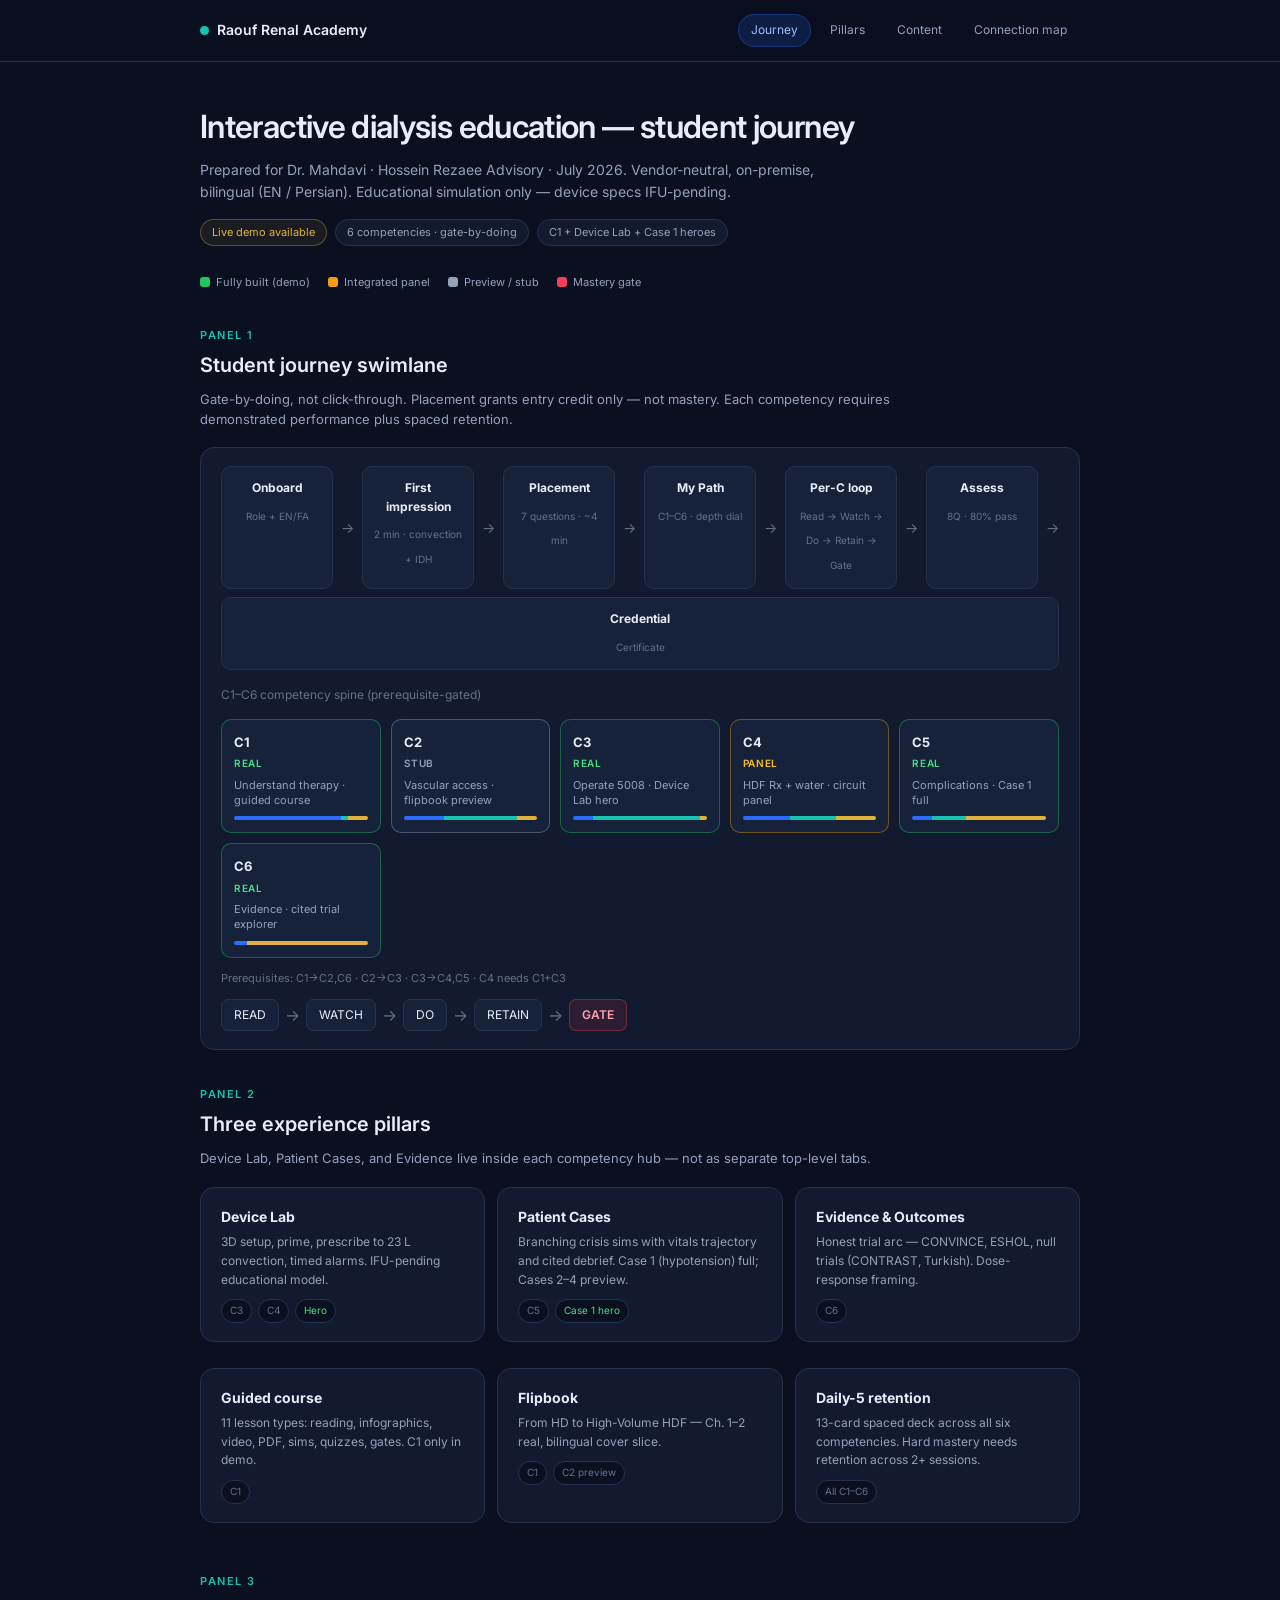
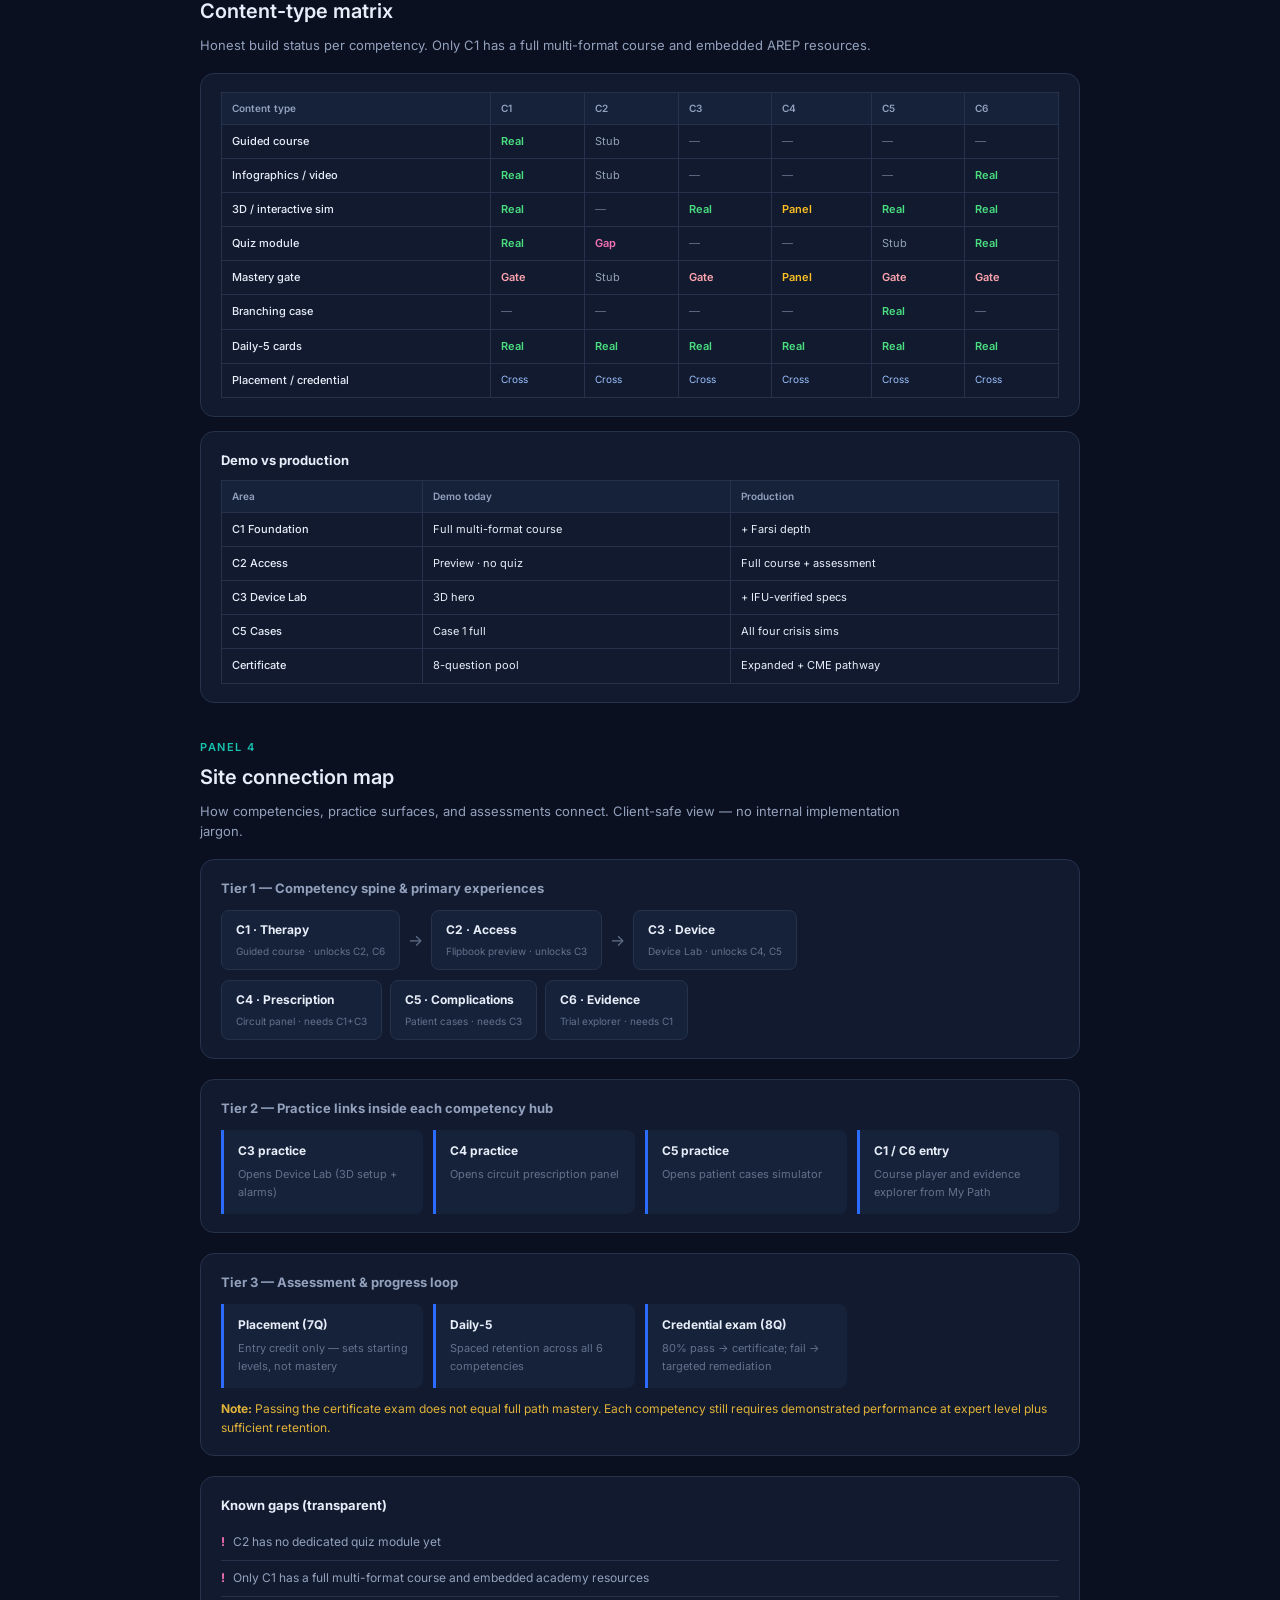
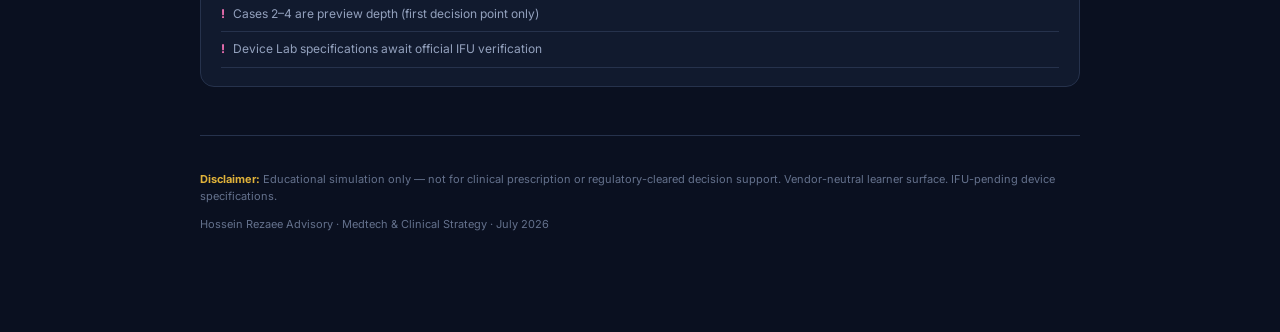
==== index.html @ e29d67ec "Dr Sadat student journey client pack v2 Co-authored-by: Cursor <cursoragent@cursor.com>" ====
<!DOCTYPE html>
<html lang="en">
<head>
  <meta charset="utf-8" />
  <meta name="viewport" content="width=device-width, initial-scale=1" />
  <title>Student Journey — Dr. Sadat Dialysis Education</title>
  <link rel="preconnect" href="https://fonts.googleapis.com" />
  <link rel="preconnect" href="https://fonts.gstatic.com" crossorigin />
  <link href="https://fonts.googleapis.com/css2?family=Inter:wght@400;500;600;700&display=swap" rel="stylesheet" />
  <link rel="stylesheet" href="styles.css" />
</head>
<body>
  <header class="site-header">
    <div class="wrap">
      <div class="brand"><span class="brand-dot"></span> Raouf Renal Academy</div>
      <nav class="site-nav" aria-label="Sections">
        <a href="#journey" class="active">Journey</a>
        <a href="#pillars">Pillars</a>
        <a href="#matrix">Content</a>
        <a href="#connection">Connection map</a>
      </nav>
    </div>
  </header>

  <main class="wrap">
    <div class="hero">
      <h1>Interactive dialysis education — student journey</h1>
      <p class="sub">Prepared for Dr. Mahdavi · Hossein Rezaee Advisory · July 2026. Vendor-neutral, on-premise, bilingual (EN / Persian). Educational simulation only — device specs IFU-pending.</p>
      <div class="hero-meta">
        <span class="pill pill-gold">Live demo available</span>
        <span class="pill">6 competencies · gate-by-doing</span>
        <span class="pill">C1 + Device Lab + Case 1 heroes</span>
      </div>
    </div>

    <div class="legend" aria-label="Build status legend">
      <span><i class="swatch swatch-real"></i> Fully built (demo)</span>
      <span><i class="swatch swatch-panel"></i> Integrated panel</span>
      <span><i class="swatch swatch-stub"></i> Preview / stub</span>
      <span><i class="swatch swatch-gate"></i> Mastery gate</span>
    </div>

    <!-- Panel 1: Journey -->
    <section id="journey">
      <div class="section-label">Panel 1</div>
      <h2>Student journey swimlane</h2>
      <p class="section-lead">Gate-by-doing, not click-through. Placement grants entry credit only — not mastery. Each competency requires demonstrated performance plus spaced retention.</p>

      <div class="card">
        <div class="spine">
          <div class="spine-step"><strong>Onboard</strong><span>Role + EN/FA</span></div>
          <span class="spine-arrow">→</span>
          <div class="spine-step"><strong>First impression</strong><span>2 min · convection + IDH</span></div>
          <span class="spine-arrow">→</span>
          <div class="spine-step"><strong>Placement</strong><span>7 questions · ~4 min</span></div>
          <span class="spine-arrow">→</span>
          <div class="spine-step"><strong>My Path</strong><span>C1–C6 · depth dial</span></div>
          <span class="spine-arrow">→</span>
          <div class="spine-step"><strong>Per-C loop</strong><span>Read → Watch → Do → Retain → Gate</span></div>
          <span class="spine-arrow">→</span>
          <div class="spine-step"><strong>Assess</strong><span>8Q · 80% pass</span></div>
          <span class="spine-arrow">→</span>
          <div class="spine-step"><strong>Credential</strong><span>Certificate</span></div>
        </div>

        <p style="font-size:12px;color:var(--faint);margin:16px 0 8px">C1–C6 competency spine (prerequisite-gated)</p>
        <div class="comp-grid">
          <div class="comp-card real"><div class="comp-code">C1</div><div class="comp-status real">Real</div><div class="comp-title">Understand therapy · guided course</div><div class="kt-bar"><span class="kt-d" style="width:80%"></span><span class="kt-p" style="width:5%"></span><span class="kt-c" style="width:15%"></span></div></div>
          <div class="comp-card stub"><div class="comp-code">C2</div><div class="comp-status stub">Stub</div><div class="comp-title">Vascular access · flipbook preview</div><div class="kt-bar"><span class="kt-d" style="width:30%"></span><span class="kt-p" style="width:55%"></span><span class="kt-c" style="width:15%"></span></div></div>
          <div class="comp-card real"><div class="comp-code">C3</div><div class="comp-status real">Real</div><div class="comp-title">Operate 5008 · Device Lab hero</div><div class="kt-bar"><span class="kt-d" style="width:15%"></span><span class="kt-p" style="width:80%"></span><span class="kt-c" style="width:5%"></span></div></div>
          <div class="comp-card panel"><div class="comp-code">C4</div><div class="comp-status panel">Panel</div><div class="comp-title">HDF Rx + water · circuit panel</div><div class="kt-bar"><span class="kt-d" style="width:35%"></span><span class="kt-p" style="width:35%"></span><span class="kt-c" style="width:30%"></span></div></div>
          <div class="comp-card real"><div class="comp-code">C5</div><div class="comp-status real">Real</div><div class="comp-title">Complications · Case 1 full</div><div class="kt-bar"><span class="kt-d" style="width:15%"></span><span class="kt-p" style="width:25%"></span><span class="kt-c" style="width:60%"></span></div></div>
          <div class="comp-card real"><div class="comp-code">C6</div><div class="comp-status real">Real</div><div class="comp-title">Evidence · cited trial explorer</div><div class="kt-bar"><span class="kt-d" style="width:10%"></span><span class="kt-p" style="width:0%"></span><span class="kt-c" style="width:90%"></span></div></div>
        </div>

        <p style="font-size:11px;color:var(--faint);margin-top:12px">Prerequisites: C1→C2,C6 · C2→C3 · C3→C4,C5 · C4 needs C1+C3</p>

        <div class="loop-row">
          <span class="loop-chip">READ</span><span style="color:var(--faint)">→</span>
          <span class="loop-chip">WATCH</span><span style="color:var(--faint)">→</span>
          <span class="loop-chip">DO</span><span style="color:var(--faint)">→</span>
          <span class="loop-chip">RETAIN</span><span style="color:var(--faint)">→</span>
          <span class="loop-chip gate">GATE</span>
        </div>
      </div>
    </section>

    <!-- Panel 2: Pillars -->
    <section id="pillars">
      <div class="section-label">Panel 2</div>
      <h2>Three experience pillars</h2>
      <p class="section-lead">Device Lab, Patient Cases, and Evidence live inside each competency hub — not as separate top-level tabs.</p>

      <div class="pillar-grid">
        <div class="card pillar-card">
          <h3>Device Lab</h3>
          <p>3D setup, prime, prescribe to 23 L convection, timed alarms. IFU-pending educational model.</p>
          <div class="pillar-tags"><span class="tag">C3</span><span class="tag">C4</span><span class="tag real" style="color:#4ade80">Hero</span></div>
        </div>
        <div class="card pillar-card">
          <h3>Patient Cases</h3>
          <p>Branching crisis sims with vitals trajectory and cited debrief. Case 1 (hypotension) full; Cases 2–4 preview.</p>
          <div class="pillar-tags"><span class="tag">C5</span><span class="tag real" style="color:#4ade80">Case 1 hero</span></div>
        </div>
        <div class="card pillar-card">
          <h3>Evidence &amp; Outcomes</h3>
          <p>Honest trial arc — CONVINCE, ESHOL, null trials (CONTRAST, Turkish). Dose-response framing.</p>
          <div class="pillar-tags"><span class="tag">C6</span></div>
        </div>
        <div class="card pillar-card">
          <h3>Guided course</h3>
          <p>11 lesson types: reading, infographics, video, PDF, sims, quizzes, gates. C1 only in demo.</p>
          <div class="pillar-tags"><span class="tag">C1</span></div>
        </div>
        <div class="card pillar-card">
          <h3>Flipbook</h3>
          <p>From HD to High-Volume HDF — Ch. 1–2 real, bilingual cover slice.</p>
          <div class="pillar-tags"><span class="tag">C1</span><span class="tag">C2 preview</span></div>
        </div>
        <div class="card pillar-card">
          <h3>Daily-5 retention</h3>
          <p>13-card spaced deck across all six competencies. Hard mastery needs retention across 2+ sessions.</p>
          <div class="pillar-tags"><span class="tag">All C1–C6</span></div>
        </div>
      </div>
    </section>

    <!-- Panel 3: Matrix -->
    <section id="matrix">
      <div class="section-label">Panel 3</div>
      <h2>Content-type matrix</h2>
      <p class="section-lead">Honest build status per competency. Only C1 has a full multi-format course and embedded AREP resources.</p>

      <div class="card" style="overflow-x:auto">
        <table class="data">
          <thead>
            <tr><th>Content type</th><th>C1</th><th>C2</th><th>C3</th><th>C4</th><th>C5</th><th>C6</th></tr>
          </thead>
          <tbody>
            <tr><td>Guided course</td><td class="cell-real">Real</td><td class="cell-stub">Stub</td><td class="cell-none">—</td><td class="cell-none">—</td><td class="cell-none">—</td><td class="cell-none">—</td></tr>
            <tr><td>Infographics / video</td><td class="cell-real">Real</td><td class="cell-stub">Stub</td><td class="cell-none">—</td><td class="cell-none">—</td><td class="cell-none">—</td><td class="cell-real">Real</td></tr>
            <tr><td>3D / interactive sim</td><td class="cell-real">Real</td><td class="cell-none">—</td><td class="cell-real">Real</td><td class="cell-panel">Panel</td><td class="cell-real">Real</td><td class="cell-real">Real</td></tr>
            <tr><td>Quiz module</td><td class="cell-real">Real</td><td class="cell-gap">Gap</td><td class="cell-none">—</td><td class="cell-none">—</td><td class="cell-stub">Stub</td><td class="cell-real">Real</td></tr>
            <tr><td>Mastery gate</td><td class="cell-gate">Gate</td><td class="cell-stub">Stub</td><td class="cell-gate">Gate</td><td class="cell-panel">Panel</td><td class="cell-gate">Gate</td><td class="cell-gate">Gate</td></tr>
            <tr><td>Branching case</td><td class="cell-none">—</td><td class="cell-none">—</td><td class="cell-none">—</td><td class="cell-none">—</td><td class="cell-real">Real</td><td class="cell-none">—</td></tr>
            <tr><td>Daily-5 cards</td><td class="cell-real">Real</td><td class="cell-real">Real</td><td class="cell-real">Real</td><td class="cell-real">Real</td><td class="cell-real">Real</td><td class="cell-real">Real</td></tr>
            <tr><td>Placement / credential</td><td class="cell-cross">Cross</td><td class="cell-cross">Cross</td><td class="cell-cross">Cross</td><td class="cell-cross">Cross</td><td class="cell-cross">Cross</td><td class="cell-cross">Cross</td></tr>
          </tbody>
        </table>
      </div>

      <div class="card" style="margin-top:14px">
        <h3 style="font-size:13px;margin:0 0 10px">Demo vs production</h3>
        <table class="data">
          <thead><tr><th>Area</th><th>Demo today</th><th>Production</th></tr></thead>
          <tbody>
            <tr><td>C1 Foundation</td><td>Full multi-format course</td><td>+ Farsi depth</td></tr>
            <tr><td>C2 Access</td><td>Preview · no quiz</td><td>Full course + assessment</td></tr>
            <tr><td>C3 Device Lab</td><td>3D hero</td><td>+ IFU-verified specs</td></tr>
            <tr><td>C5 Cases</td><td>Case 1 full</td><td>All four crisis sims</td></tr>
            <tr><td>Certificate</td><td>8-question pool</td><td>Expanded + CME pathway</td></tr>
          </tbody>
        </table>
      </div>
    </section>

    <!-- Panel 4: Connection map -->
    <section id="connection">
      <div class="section-label">Panel 4</div>
      <h2>Site connection map</h2>
      <p class="section-lead">How competencies, practice surfaces, and assessments connect. Client-safe view — no internal implementation jargon.</p>

      <div class="card conn-tier">
        <h3>Tier 1 — Competency spine &amp; primary experiences</h3>
        <div class="prereq-flow">
          <div class="prereq-node"><strong>C1 · Therapy</strong><small>Guided course · unlocks C2, C6</small></div>
          <span style="color:var(--faint)">→</span>
          <div class="prereq-node"><strong>C2 · Access</strong><small>Flipbook preview · unlocks C3</small></div>
          <span style="color:var(--faint)">→</span>
          <div class="prereq-node"><strong>C3 · Device</strong><small>Device Lab · unlocks C4, C5</small></div>
        </div>
        <div class="prereq-flow" style="margin-top:10px">
          <div class="prereq-node"><strong>C4 · Prescription</strong><small>Circuit panel · needs C1+C3</small></div>
          <div class="prereq-node"><strong>C5 · Complications</strong><small>Patient cases · needs C3</small></div>
          <div class="prereq-node"><strong>C6 · Evidence</strong><small>Trial explorer · needs C1</small></div>
        </div>
      </div>

      <div class="card conn-tier">
        <h3>Tier 2 — Practice links inside each competency hub</h3>
        <div class="assess-loop">
          <div class="assess-box"><strong>C3 practice</strong><span>Opens Device Lab (3D setup + alarms)</span></div>
          <div class="assess-box"><strong>C4 practice</strong><span>Opens circuit prescription panel</span></div>
          <div class="assess-box"><strong>C5 practice</strong><span>Opens patient cases simulator</span></div>
          <div class="assess-box"><strong>C1 / C6 entry</strong><span>Course player and evidence explorer from My Path</span></div>
        </div>
      </div>

      <div class="card conn-tier">
        <h3>Tier 3 — Assessment &amp; progress loop</h3>
        <div class="assess-loop">
          <div class="assess-box"><strong>Placement (7Q)</strong><span>Entry credit only — sets starting levels, not mastery</span></div>
          <div class="assess-box"><strong>Daily-5</strong><span>Spaced retention across all 6 competencies</span></div>
          <div class="assess-box"><strong>Credential exam (8Q)</strong><span>80% pass → certificate; fail → targeted remediation</span></div>
        </div>
        <p style="font-size:12px;color:var(--gold);margin:12px 0 0"><strong>Note:</strong> Passing the certificate exam does not equal full path mastery. Each competency still requires demonstrated performance at expert level plus sufficient retention.</p>
      </div>

      <div class="card">
        <h3 style="font-size:13px;margin:0 0 10px">Known gaps (transparent)</h3>
        <ul class="gap-list">
          <li>C2 has no dedicated quiz module yet</li>
          <li>Only C1 has a full multi-format course and embedded academy resources</li>
          <li>Cases 2–4 are preview depth (first decision point only)</li>
          <li>Device Lab specifications await official IFU verification</li>
        </ul>
      </div>
    </section>

    <footer class="site-footer">
      <p><strong>Disclaimer:</strong> Educational simulation only — not for clinical prescription or regulatory-cleared decision support. Vendor-neutral learner surface. IFU-pending device specifications.</p>
      <p style="margin-top:8px">Hossein Rezaee Advisory · Medtech &amp; Clinical Strategy · July 2026</p>
    </footer>
  </main>

  <script>
    document.querySelectorAll('.site-nav a').forEach((a) => {
      a.addEventListener('click', () => {
        document.querySelectorAll('.site-nav a').forEach((x) => x.classList.remove('active'));
        a.classList.add('active');
      });
    });
  </script>
</body>
</html>
---- styles.css ----
:root {
  --canvas: #0a1020;
  --surface-1: #111a2e;
  --surface-2: #16223a;
  --surface-3: #1d2840;
  --line: #26324c;
  --text: #e7eef9;
  --muted: #93a1bd;
  --faint: #64718c;
  --accent: #2b6cff;
  --accent-bg: rgba(43, 108, 255, 0.16);
  --teal: #16c2b0;
  --teal-bg: rgba(22, 194, 176, 0.15);
  --gold: #e0b23a;
  --green: #22c55e;
  --amber: #f59e0b;
  --gray: #94a3b8;
  --rose: #f43f5e;
  --navy-report: #28384d;
  --gold-report: #b59a5b;
}

* {
  box-sizing: border-box;
}

html {
  scroll-behavior: smooth;
}

body {
  margin: 0;
  background: var(--canvas);
  color: var(--text);
  font-family: "Inter", -apple-system, BlinkMacSystemFont, "Segoe UI", Roboto, sans-serif;
  line-height: 1.55;
  -webkit-font-smoothing: antialiased;
}

a {
  color: #9cc0ff;
  text-decoration: none;
}

a:hover {
  text-decoration: underline;
}

.wrap {
  max-width: 920px;
  margin: 0 auto;
  padding: 0 20px 64px;
}

/* Header */
.site-header {
  position: sticky;
  top: 0;
  z-index: 100;
  background: rgba(10, 16, 32, 0.92);
  backdrop-filter: blur(12px);
  border-bottom: 1px solid var(--line);
  padding: 14px 0;
}

.site-header .wrap {
  display: flex;
  align-items: center;
  justify-content: space-between;
  gap: 16px;
  padding-bottom: 0;
  flex-wrap: wrap;
}

.brand {
  font-weight: 600;
  font-size: 14px;
  display: flex;
  align-items: center;
  gap: 8px;
}

.brand-dot {
  width: 9px;
  height: 9px;
  border-radius: 50%;
  background: var(--teal);
}

.site-nav {
  display: flex;
  gap: 6px;
  flex-wrap: wrap;
}

.site-nav a {
  font-size: 12px;
  color: var(--muted);
  padding: 6px 12px;
  border-radius: 999px;
  border: 1px solid transparent;
}

.site-nav a:hover,
.site-nav a.active {
  background: var(--accent-bg);
  color: #9cc0ff;
  border-color: rgba(43, 108, 255, 0.3);
  text-decoration: none;
}

/* Hero */
.hero {
  padding: 40px 0 28px;
}

.hero h1 {
  font-size: clamp(1.5rem, 4vw, 2rem);
  font-weight: 600;
  margin: 0 0 8px;
  letter-spacing: -0.02em;
}

.hero .sub {
  color: var(--muted);
  font-size: 14px;
  margin: 0 0 16px;
  max-width: 640px;
}

.hero-meta {
  display: flex;
  flex-wrap: wrap;
  gap: 8px;
}

.pill {
  font-size: 11px;
  padding: 4px 11px;
  border-radius: 999px;
  border: 1px solid var(--line);
  color: var(--muted);
  background: var(--surface-1);
}

.pill-gold {
  border-color: rgba(224, 178, 58, 0.35);
  color: var(--gold);
  background: rgba(224, 178, 58, 0.08);
}

/* Sections */
section {
  margin-top: 36px;
  scroll-margin-top: 72px;
}

.section-label {
  font-size: 11px;
  font-weight: 600;
  letter-spacing: 0.14em;
  text-transform: uppercase;
  color: var(--teal);
  margin-bottom: 6px;
}

section h2 {
  font-size: 1.25rem;
  font-weight: 600;
  margin: 0 0 8px;
}

.section-lead {
  font-size: 13px;
  color: var(--muted);
  margin: 0 0 18px;
  max-width: 720px;
}

.card {
  background: var(--surface-1);
  border: 1px solid var(--line);
  border-radius: 14px;
  padding: 18px 20px;
  margin-bottom: 14px;
}

/* Legend */
.legend {
  display: flex;
  flex-wrap: wrap;
  gap: 10px 18px;
  font-size: 11px;
  color: var(--muted);
  margin-bottom: 18px;
}

.legend span {
  display: inline-flex;
  align-items: center;
  gap: 6px;
}

.swatch {
  width: 10px;
  height: 10px;
  border-radius: 3px;
  display: inline-block;
}

.swatch-real { background: var(--green); }
.swatch-panel { background: var(--amber); }
.swatch-stub { background: var(--gray); }
.swatch-gate { background: var(--rose); }

/* Journey spine */
.spine {
  display: flex;
  flex-wrap: wrap;
  gap: 8px;
  align-items: stretch;
}

.spine-step {
  flex: 1 1 100px;
  min-width: 90px;
  background: var(--surface-2);
  border: 1px solid var(--line);
  border-radius: 10px;
  padding: 12px 10px;
  text-align: center;
}

.spine-step strong {
  display: block;
  font-size: 12px;
  margin-bottom: 4px;
}

.spine-step span {
  font-size: 10px;
  color: var(--faint);
  line-height: 1.35;
}

.spine-arrow {
  color: var(--faint);
  font-size: 14px;
  align-self: center;
}

/* Competency grid */
.comp-grid {
  display: grid;
  grid-template-columns: repeat(auto-fill, minmax(140px, 1fr));
  gap: 10px;
  margin-top: 14px;
}

.comp-card {
  background: var(--surface-2);
  border: 1px solid var(--line);
  border-radius: 10px;
  padding: 12px;
  font-size: 12px;
}

.comp-card.real { border-color: rgba(34, 197, 94, 0.4); }
.comp-card.panel { border-color: rgba(245, 158, 11, 0.4); }
.comp-card.stub { border-color: rgba(148, 163, 184, 0.4); }

.comp-code {
  font-weight: 700;
  font-size: 13px;
  margin-bottom: 4px;
}

.comp-status {
  font-size: 10px;
  font-weight: 600;
  text-transform: uppercase;
  letter-spacing: 0.06em;
  margin-bottom: 6px;
}

.comp-status.real { color: #4ade80; }
.comp-status.panel { color: #fbbf24; }
.comp-status.stub { color: var(--gray); }

.comp-title {
  color: var(--muted);
  font-size: 11px;
  line-height: 1.4;
}

.kt-bar {
  height: 4px;
  border-radius: 2px;
  background: var(--surface-3);
  margin-top: 8px;
  display: flex;
  overflow: hidden;
}

.kt-d { background: var(--accent); }
.kt-p { background: var(--teal); }
.kt-c { background: var(--gold); }

/* Loop */
.loop-row {
  display: flex;
  flex-wrap: wrap;
  gap: 6px;
  align-items: center;
  margin-top: 12px;
}

.loop-chip {
  background: var(--surface-2);
  border: 1px solid var(--line);
  border-radius: 7px;
  padding: 6px 12px;
  font-size: 12px;
}

.loop-chip.gate {
  background: rgba(244, 63, 94, 0.12);
  border-color: rgba(244, 63, 94, 0.35);
  color: #fda4af;
  font-weight: 600;
}

/* Pillars */
.pillar-grid {
  display: grid;
  grid-template-columns: repeat(auto-fill, minmax(260px, 1fr));
  gap: 12px;
}

.pillar-card h3 {
  font-size: 14px;
  margin: 0 0 6px;
}

.pillar-card p {
  font-size: 12px;
  color: var(--muted);
  margin: 0 0 10px;
}

.pillar-tags {
  display: flex;
  flex-wrap: wrap;
  gap: 6px;
}

.tag {
  font-size: 10px;
  padding: 3px 8px;
  border-radius: 999px;
  background: var(--canvas);
  border: 1px solid var(--line);
  color: var(--faint);
}

/* Matrix table */
table.data {
  width: 100%;
  border-collapse: collapse;
  font-size: 11px;
}

table.data th,
table.data td {
  border: 1px solid var(--line);
  padding: 8px 10px;
  text-align: left;
}

table.data th {
  background: var(--surface-2);
  color: var(--muted);
  font-weight: 600;
  font-size: 10px;
}

table.data td:first-child {
  font-weight: 500;
  color: var(--text);
}

.cell-real { color: #4ade80; font-weight: 600; }
.cell-panel { color: #fbbf24; font-weight: 600; }
.cell-stub { color: var(--gray); }
.cell-gate { color: #fda4af; font-weight: 600; }
.cell-cross { color: #9cc0ff; font-size: 10px; }
.cell-gap { color: #f472b6; font-weight: 600; }
.cell-none { color: var(--faint); }

/* Connection map */
.conn-tier {
  margin-bottom: 20px;
}

.conn-tier h3 {
  font-size: 13px;
  margin: 0 0 12px;
  color: var(--muted);
}

.prereq-flow {
  display: flex;
  flex-wrap: wrap;
  gap: 8px;
  align-items: center;
}

.prereq-node {
  background: var(--surface-2);
  border: 1px solid var(--line);
  border-radius: 8px;
  padding: 10px 14px;
  font-size: 12px;
  min-width: 120px;
}

.prereq-node small {
  display: block;
  color: var(--faint);
  font-size: 10px;
  margin-top: 4px;
}

.assess-loop {
  display: grid;
  grid-template-columns: repeat(auto-fill, minmax(200px, 1fr));
  gap: 10px;
}

.assess-box {
  background: var(--surface-2);
  border-left: 3px solid var(--accent);
  border-radius: 0 8px 8px 0;
  padding: 12px 14px;
  font-size: 12px;
}

.assess-box strong {
  display: block;
  margin-bottom: 4px;
}

.assess-box span {
  color: var(--faint);
  font-size: 11px;
}

.gap-list {
  list-style: none;
  padding: 0;
  margin: 0;
}

.gap-list li {
  font-size: 12px;
  color: var(--muted);
  padding: 8px 0;
  border-bottom: 1px solid var(--line);
  display: flex;
  gap: 8px;
  align-items: flex-start;
}

.gap-list li::before {
  content: "!";
  color: #f472b6;
  font-weight: 700;
  flex-shrink: 0;
}

/* Footer */
.site-footer {
  margin-top: 48px;
  padding: 24px 0;
  border-top: 1px solid var(--line);
  font-size: 11px;
  color: var(--faint);
}

.site-footer strong {
  color: var(--gold);
}

@media (max-width: 640px) {
  .spine-arrow { display: none; }
  .site-nav { width: 100%; }
}

@media print {
  .site-header { position: static; }
  body { background: #fff; color: #111; }
  .card { break-inside: avoid; }
}
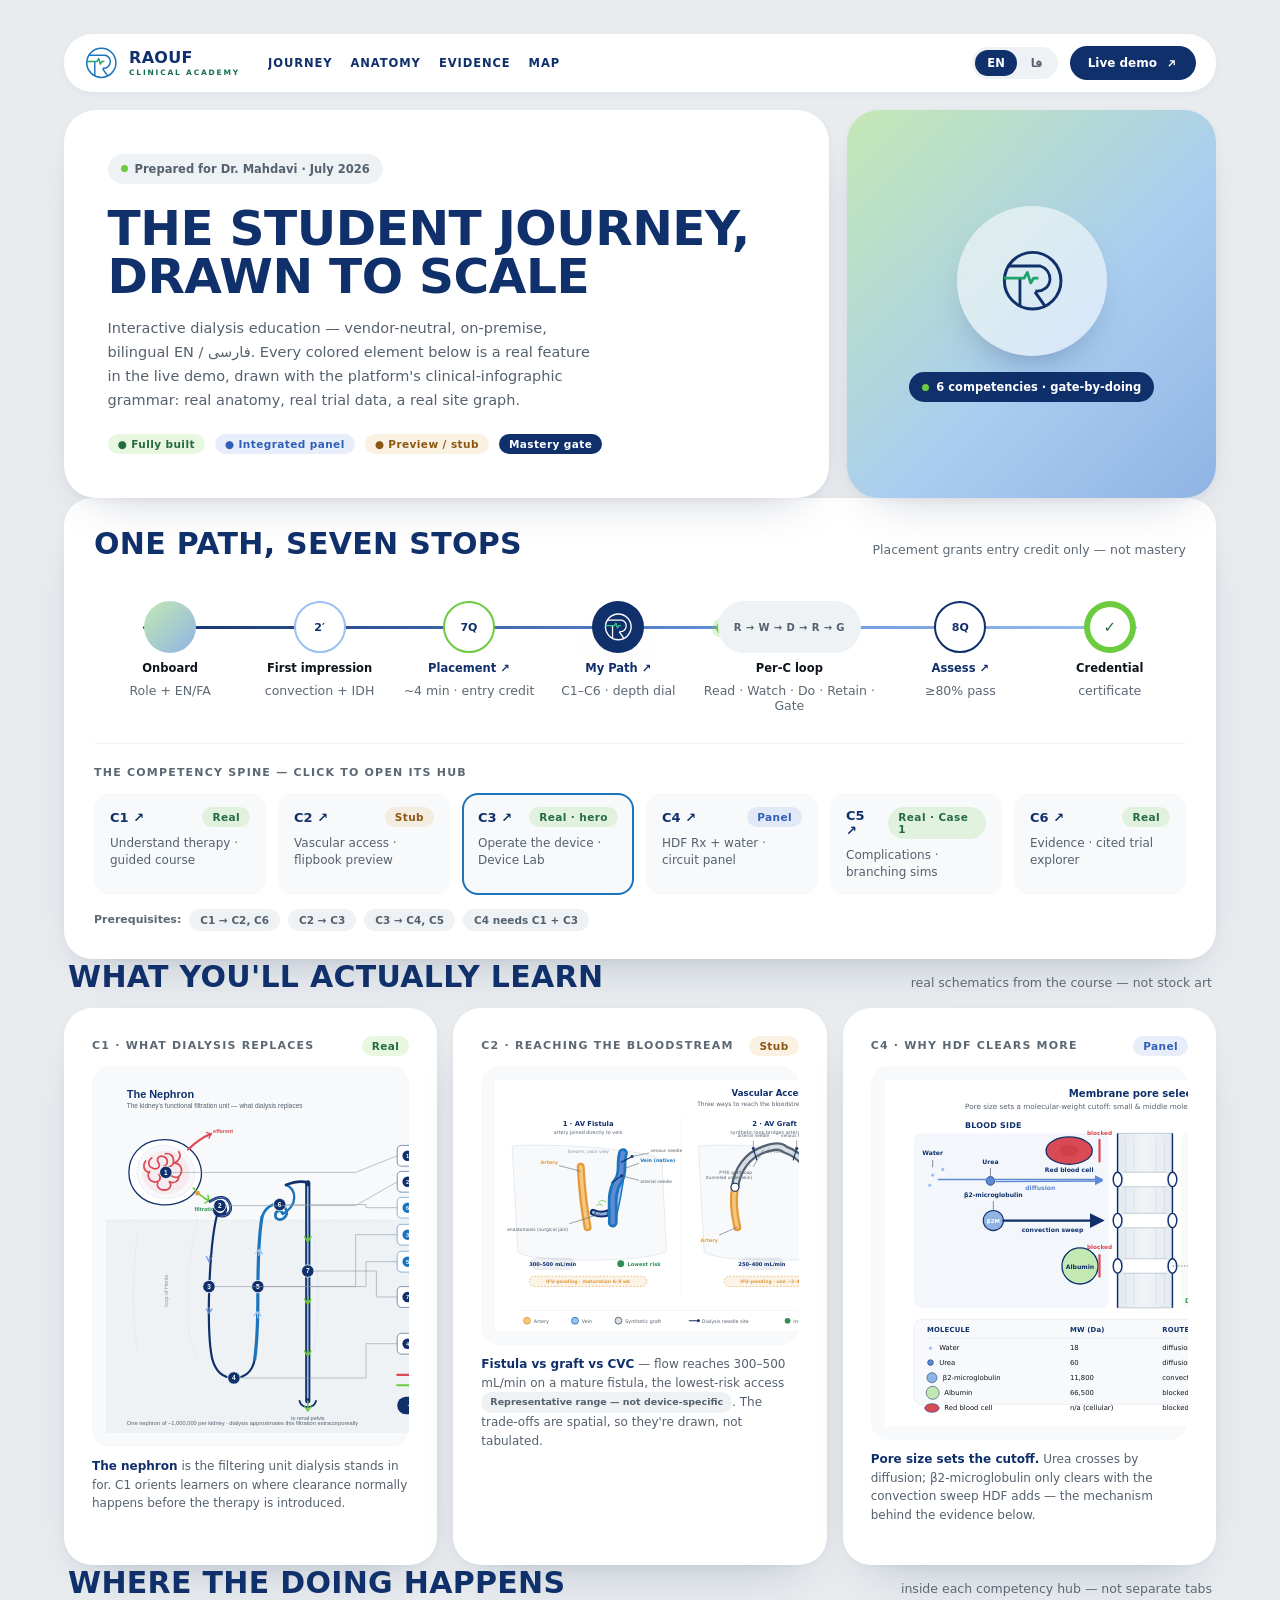
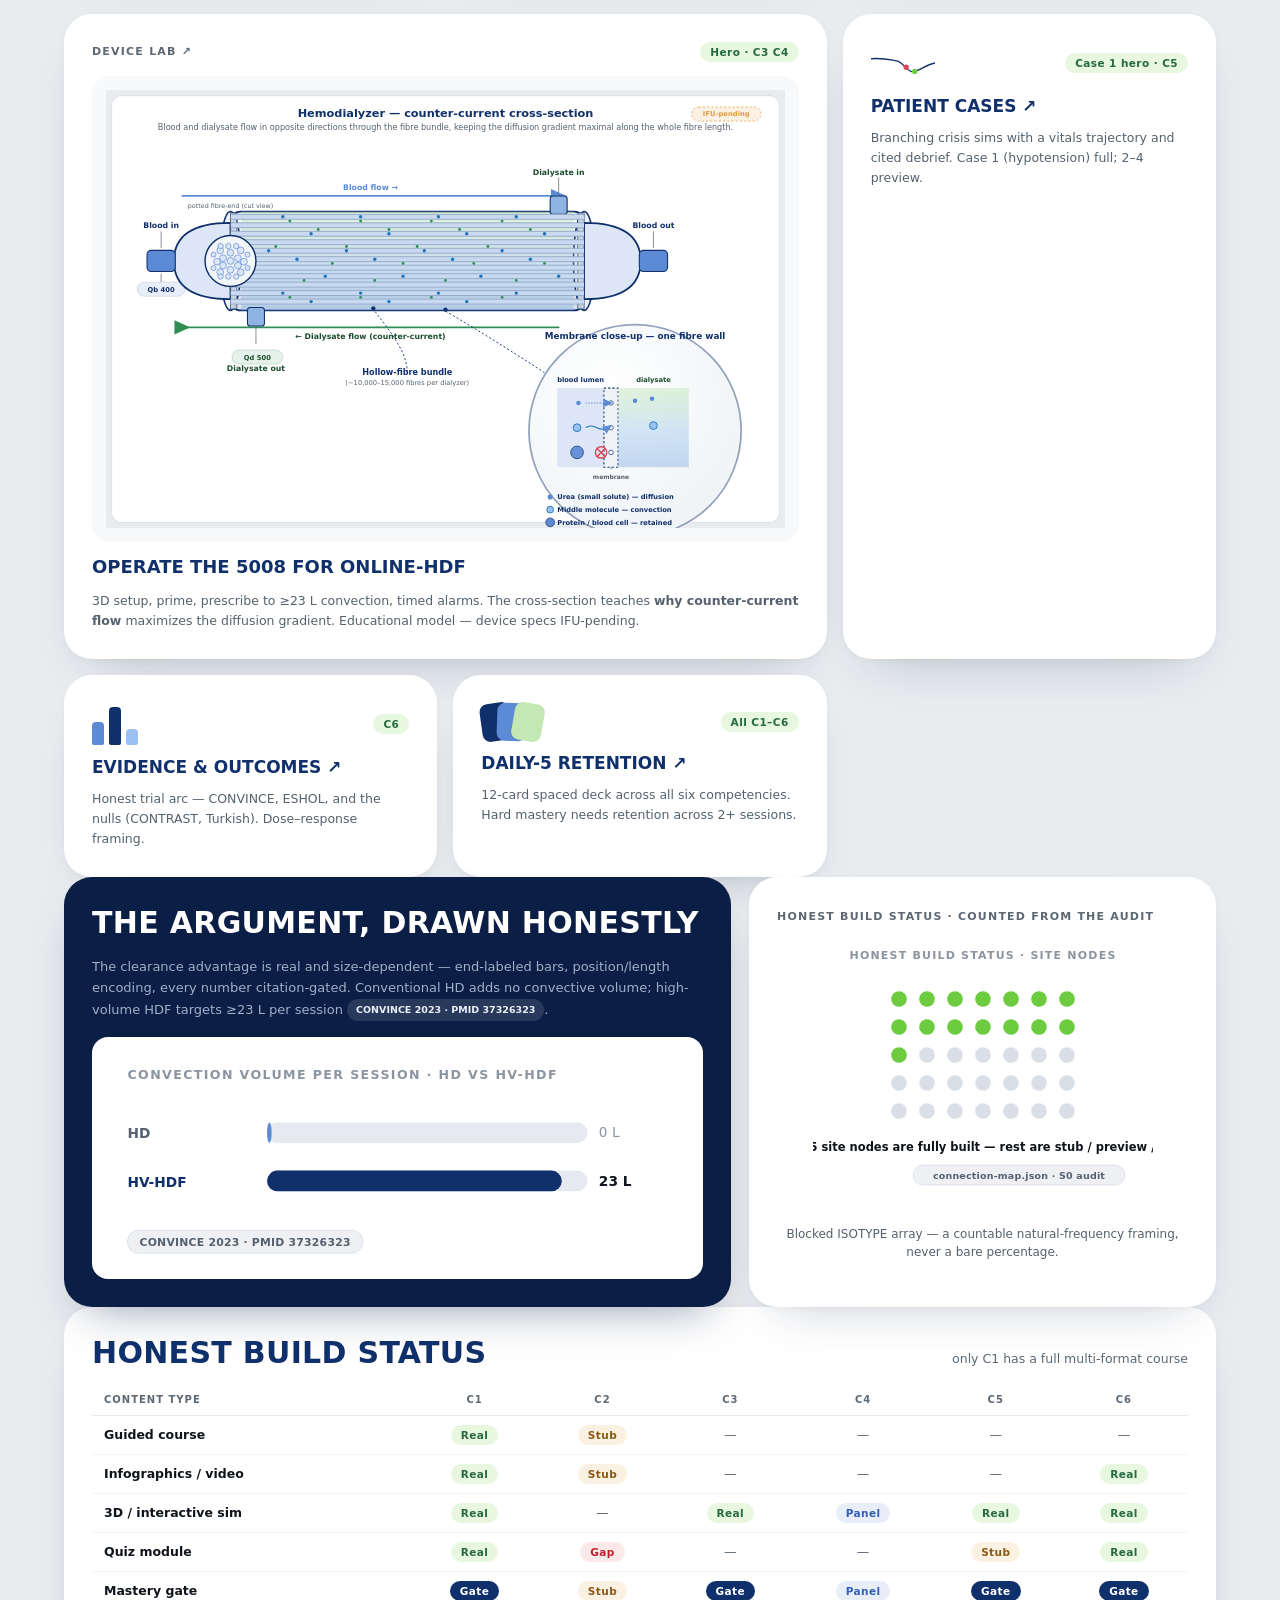
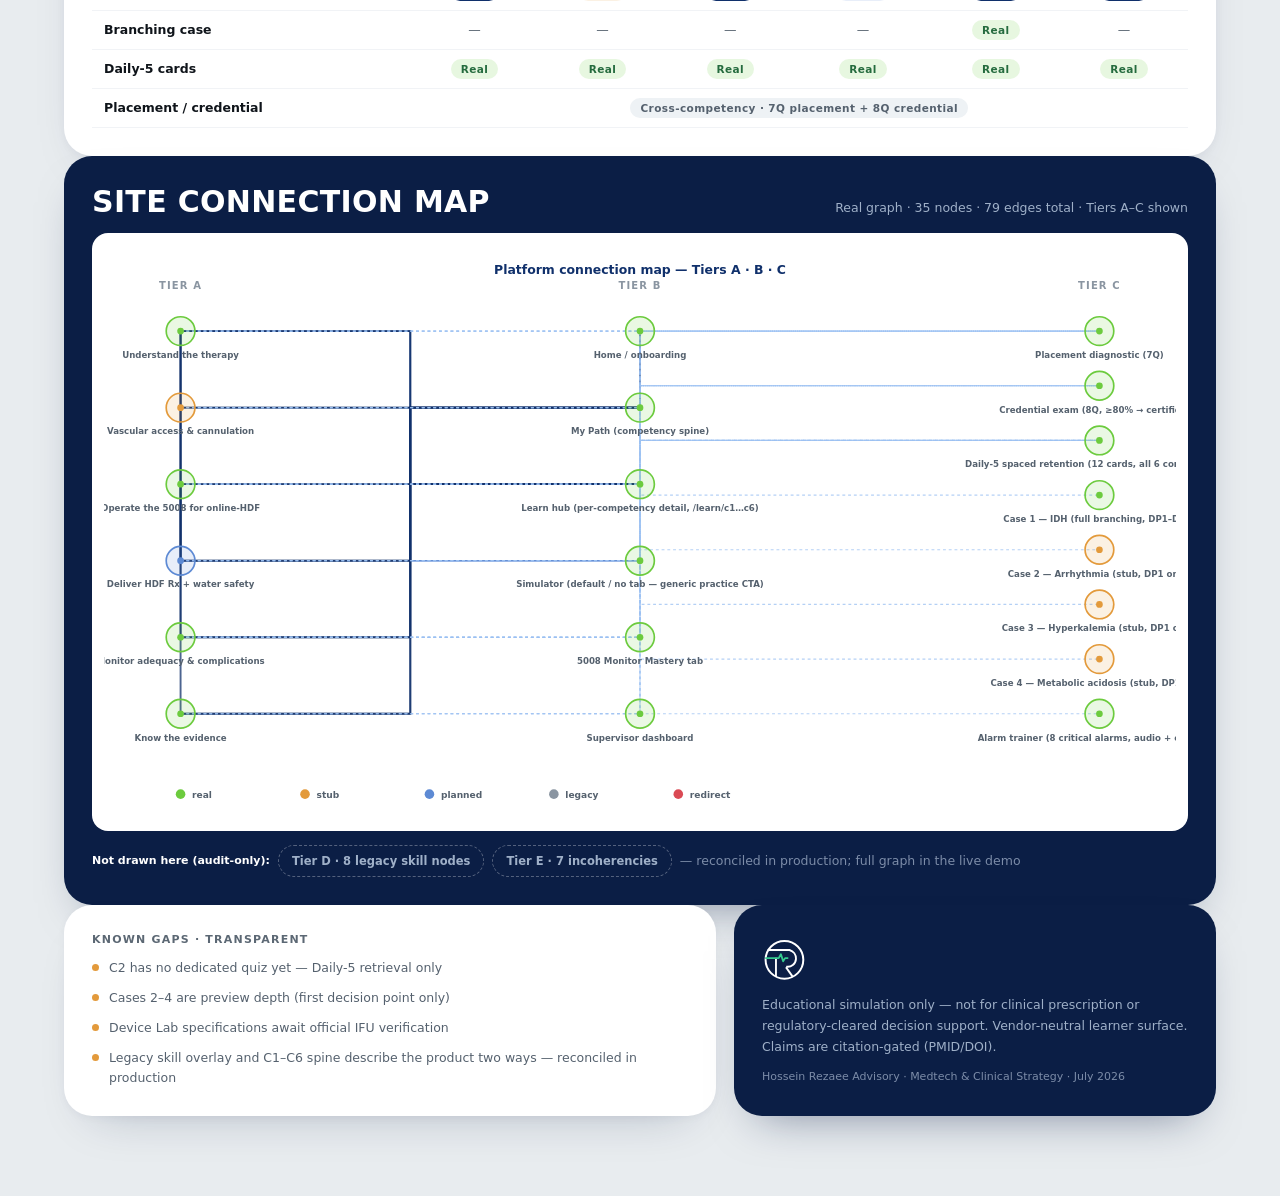
==== commit b41a1fa8: "promote v4 branded journey to root; archive v3 (decision D1) - root index.html + assets/ = the brand" ====
--- a/index.html
+++ b/index.html
@@ -1,235 +1,528 @@
+<!-- @dsCard group="Journey pack" viewport="1280x900" subtitle="Journey one-pager rebuilt on the clinical-infographic system" name="Journey pack" -->
+<!-- @startingPoint section="Screens" subtitle="Student-journey infographic one-pager (client-facing overview) — EN/FA, self-hosted, real graph + schematics" viewport="1280x900" -->
 <!DOCTYPE html>
-<html lang="en">
+<html lang="en" dir="ltr" data-lang="en">
 <head>
-  <meta charset="utf-8" />
-  <meta name="viewport" content="width=device-width, initial-scale=1" />
-  <title>Student Journey — Dr. Sadat Dialysis Education</title>
-  <link rel="preconnect" href="https://fonts.googleapis.com" />
-  <link rel="preconnect" href="https://fonts.gstatic.com" crossorigin />
-  <link href="https://fonts.googleapis.com/css2?family=Inter:wght@400;500;600;700&display=swap" rel="stylesheet" />
-  <link rel="stylesheet" href="styles.css" />
+<meta charset="utf-8">
+<meta name="viewport" content="width=device-width, initial-scale=1">
+<title>Raouf Clinical Academy — Student journey</title>
+<link rel="icon" href="assets/favicon.svg">
+<!--
+  SELF-HOSTED BRAND FENCE — this page deliberately does NOT link ../../styles.css,
+  because that chains to tokens/fonts.css which @imports Fontshare + Google Fonts (CDN).
+  The brand rule for this artifact is: self-hosted only, zero external requests.
+  So the brand tokens are inlined below, Cartio (the one licensed font on disk) is loaded
+  via @font-face, and everything else uses the system stack. No CDN, ever.
+-->
+<style>
+  /*
+    FONTS — self-hosted / system only. The licensed brand display faces (Clash Display,
+    General Sans) are CDN-only in tokens/fonts.css, which this page must not load. The one
+    on-disk face, Cartio-Trial.otf, is a TRIAL font that injects a "pdt" watermark glyph in
+    place of some punctuation — unacceptable on a client-facing artifact — so it is NOT used.
+    Per the brand fence ("if a web font isn't available locally, use the system stack"), the
+    display role falls back to a strong geometric-leaning system stack.
+  */
+
+  /* ── Brand tokens (inlined from tokens/{colors,effects}.css) ─────── */
+  :root {
+    --navy-900: #0B1E45; --navy-700: #10306B; --navy-500: #1C75BC;
+    --green-600: #1FA26B; --green-500: #2E8E54; --green-dark-surface: #35C98E;
+    --lime-500: #6CCB3E; --lime-300: #7FD46A;
+    --blue-400: #5D8AD4; --blue-200: #9BC0F2; --blue-150: #A9CDF0; --blue-250: #8FB4E4; --mint-200: #C4E8B4;
+    --mist: #E8ECEF; --white: #FFFFFF; --cloud: #F7F9FB; --pill: #EEF2F5;
+    --ink: #0F141A; --slate: #55616E; --gray-400: #8A95A1; --blue-gray-300: #9FB0C8;
+    --alarm: #DA4A54; --caution: #E39A3B; --in-range: #2E8E54;
+    /* AA text-contrast variants (D5 audit fix) — the base hues above fail 4.5:1 for small
+       text on light pill/mist/white surfaces (measured 2.0–3.6:1). Use these for text only. */
+    --caution-text: #8C5714; --alarm-text: #C0202C; --in-range-text: #256B3E;
+    --blue-400-text: #2F5FB8; --green-600-text: #147049; --gray-caption-text: #5C6874;
+    --gradient-convection: linear-gradient(135deg, #C4E8B4 0%, #A9CDF0 58%, #8FB4E4 100%);
+    --gradient-avatar-warm: linear-gradient(135deg, #C4E8B4, #8FB4E4);
+
+    --surface-page: var(--mist); --surface-card: var(--white); --surface-inset: var(--cloud);
+    --surface-pill: var(--pill);
+    --text-heading: var(--navy-700); --text-body: var(--ink); --text-muted: var(--slate); --text-caption: var(--gray-caption-text);
+    --link: var(--navy-700); --link-hover: var(--navy-500);
+    --border-hairline: rgba(16,48,107,0.06); --border-soft: rgba(16,48,107,0.10); --border-dashed: rgba(16,48,107,0.28);
+    --chart-1: var(--navy-700); --chart-2: var(--blue-400); --chart-3: var(--blue-200); --chart-grid: rgba(16,48,107,0.08);
+
+    --shadow-card: 0 24px 50px -30px rgba(11,30,69,0.28), 0 2px 8px rgba(11,30,69,0.04);
+    --shadow-float: 0 16px 34px -26px rgba(11,30,69,0.30);
+    --shadow-action: 0 16px 34px -22px rgba(16,48,107,0.60);
+    --shadow-dark-card: 0 22px 46px -24px rgba(11,30,69,0.50);
+    --ease-out: cubic-bezier(0.22, 1, 0.36, 1); --duration-fast: 140ms; --duration-base: 220ms;
+
+    /* Fonts: system stack only (no CDN, no watermarked trial font). Persian = Arabic-capable. */
+    --font-display: system-ui, "Segoe UI", Roboto, "Helvetica Neue", Arial, sans-serif;
+    --font-body: system-ui, "Segoe UI", Roboto, Arial, sans-serif;
+    --font-body-fa: "Vazirmatn", "Segoe UI", Tahoma, system-ui, sans-serif;
+  }
+
+  * { box-sizing: border-box; }
+  body {
+    margin: 0; background: var(--surface-page); font-family: var(--font-body); color: var(--text-body);
+    -webkit-font-smoothing: antialiased;
+  }
+  html[data-lang="fa"] body { font-family: var(--font-body-fa); }
+  html[data-lang="fa"] { font-size: 16.5px; }
+  a { color: var(--link); text-decoration: none; }
+  a:hover { color: var(--link-hover); }
+
+  .wrap { max-width: 1240px; margin: 0 auto; padding: clamp(18px,3vw,34px) clamp(16px,4vw,44px) 80px; display: flex; flex-direction: column; gap: 18px; }
+
+  /* ── surfaces & type ─────────────────────────────────────────────── */
+  .card { background: var(--surface-card); border-radius: 28px; padding: 28px; box-shadow: var(--shadow-card); }
+  .card.dark { background: var(--navy-900); box-shadow: var(--shadow-dark-card); color: #EAF0F8; }
+  .overline { font-size: 11px; letter-spacing: 0.11em; text-transform: uppercase; font-weight: 600; color: var(--text-caption); }
+  html[data-lang="fa"] .overline { letter-spacing: 0; text-transform: none; font-weight: 700; }
+  .h2 { font-family: var(--font-display); font-weight: 600; font-size: clamp(22px,2.4vw,30px); text-transform: uppercase; letter-spacing: 0.01em; margin: 0; color: var(--text-heading); }
+  html[data-lang="fa"] .h2 { text-transform: none; font-family: var(--font-body-fa); letter-spacing: 0; }
+  .sub { font-size: 12.5px; color: var(--text-caption); }
+  .lede { font-size: 14.5px; line-height: 1.65; color: var(--text-muted); }
+  .tnum { font-variant-numeric: tabular-nums; }
+  bdi { unicode-bidi: isolate; }
+
+  .sec-head { display: flex; align-items: baseline; justify-content: space-between; gap: 14px; flex-wrap: wrap; margin-bottom: 14px; }
+
+  /* ── chips / badges ──────────────────────────────────────────────── */
+  .chip { display: inline-flex; align-items: center; gap: 7px; border-radius: 999px; padding: 8px 13px; font-size: 11.5px; font-weight: 600; background: var(--surface-pill); color: var(--text-muted); white-space: nowrap; }
+  .chip .dot { width: 7px; height: 7px; border-radius: 999px; flex: none; }
+  .chip.solid { background: var(--navy-700); color: #fff; }
+  .chip.dashed { background: transparent; border: 1.5px dashed var(--border-dashed); color: var(--text-caption); }
+  .badge { display: inline-flex; align-items: center; border-radius: 999px; padding: 4px 10px; font-size: 10.5px; font-weight: 600; letter-spacing: 0.04em; }
+  html[data-lang="fa"] .badge { letter-spacing: 0; }
+  .b-real { background: rgba(108,203,62,0.16); color: var(--in-range-text); }
+  .b-stub { background: rgba(227,154,59,0.14); color: var(--caution-text); }
+  .b-panel { background: rgba(93,138,212,0.14); color: var(--blue-400-text); }
+  .b-gate { background: var(--navy-700); color: #fff; }
+  .b-gap { background: rgba(218,74,84,0.12); color: var(--alarm-text); }
+  .b-cross { background: var(--surface-pill); color: var(--text-muted); }
+
+  /* ── bento grids ─────────────────────────────────────────────────── */
+  .bento-hero { display: grid; grid-template-columns: 1.35fr 0.65fr; gap: 18px; }
+  .grid-pillars { display: grid; grid-template-columns: repeat(auto-fit, minmax(280px,1fr)); gap: 16px; }
+  .grid-2 { display: grid; grid-template-columns: 1.15fr 0.85fr; gap: 18px; }
+  .grid-learn { display: grid; grid-template-columns: repeat(auto-fit, minmax(300px,1fr)); gap: 16px; }
+  .grid-evidence { display: grid; grid-template-columns: 1fr 0.7fr; gap: 18px; align-items: stretch; }
+  /* Device Lab pillar spans two tracks on wide grids; it must NOT force a phantom
+     second track when the pillar grid collapses to one column. */
+  .pillar-wide { grid-column: span 2; }
+  @media (max-width: 940px) {
+    .bento-hero, .grid-2, .grid-evidence { grid-template-columns: 1fr; }
+  }
+  @media (max-width: 620px) {
+    .pillar-wide { grid-column: auto; }
+    /* nav: let it wrap and drop the in-page section menu so the toggle+CTA never overflow */
+    .journey-nav { flex-wrap: wrap; row-gap: 10px; }
+    .journey-nav .nav-links { display: none; }
+    .journey-nav .nav-actions { margin-inline-start: auto; }
+  }
+
+  /* diagrams that must scroll on narrow screens rather than overflow the page */
+  .lane, .diagram-scroll { overflow-x: auto; scrollbar-width: thin; -webkit-overflow-scrolling: touch; }
+  .diagram-scroll img, .diagram-scroll svg { display: block; }
+  /* grid/flex items must be allowed to shrink below their content's intrinsic width so the
+     .diagram-scroll wrappers actually scroll instead of stretching the page (min-width:auto trap). */
+  .bento-hero > *, .grid-pillars > *, .grid-2 > *, .grid-learn > *, .grid-evidence > *,
+  .card, .lane, .diagram-scroll { min-width: 0; }
+  /* Scrollable schematic frames must be reachable by keyboard (WCAG 2.2 axe
+     scrollable-region-focusable) — tabindex+role/aria-label added in markup; this just
+     gives the focused region a visible ring consistent with the rest of the page. */
+  .diagram-scroll:focus-visible { outline: 3px solid var(--navy-500); outline-offset: 2px; border-radius: 12px; }
+
+  /* Nav in-page links: WCAG 2.2 SC 2.5.8 Target Size Minimum needs a ≥24px-tall hit
+     area. The visual line-height is unchanged — padding only enlarges the tap target. */
+  .nav-links a { display: inline-flex; align-items: center; padding-block: 7px; }
+
+  /* Directional "opens elsewhere" affordance — mirror under RTL so it still reads as
+     "forward/outbound" per RTL convention (D1 research brief). */
+  .arrow-glyph { display: inline-block; }
+  html[dir="rtl"] .arrow-glyph { transform: scaleX(-1); }
+
+  table { width: 100%; border-collapse: collapse; font-size: 12.5px; }
+  th { text-align: left; padding: 10px 12px; font-size: 10px; letter-spacing: 0.1em; text-transform: uppercase; font-weight: 600; color: var(--text-caption); border-bottom: 1px solid var(--border-soft); white-space: nowrap; }
+  html[data-lang="fa"] th { letter-spacing: 0; text-transform: none; }
+  th:not(:first-child), td:not(:first-child) { text-align: center; }
+  td { padding: 9px 12px; color: var(--text-muted); border-bottom: 1px solid var(--border-hairline); }
+  td:first-child { color: var(--text-body); font-weight: 600; white-space: nowrap; }
+
+  /* schematic teaching insets */
+  .schematic-frame { background: var(--surface-inset); border-radius: 18px; padding: 14px; }
+  .schematic-frame img { width: 100%; height: auto; display: block; }
+  .teach-cap { font-size: 12px; line-height: 1.55; color: var(--text-muted); margin-top: 10px; }
+  .teach-cap b { color: var(--text-heading); font-weight: 700; }
+
+  /* interactive-only reveal — learner-paced, never autoplay */
+  .reveal-btn { appearance: none; cursor: pointer; border: 1.5px solid var(--border-soft); background: var(--surface-card); color: var(--navy-700); font: inherit; font-size: 12px; font-weight: 600; border-radius: 999px; padding: 8px 15px; display: inline-flex; align-items: center; gap: 8px; transition: transform var(--duration-fast) var(--ease-out), box-shadow var(--duration-fast) var(--ease-out); }
+  .reveal-btn:hover { transform: translateY(-1px); box-shadow: var(--shadow-float); }
+  .reveal-btn:focus-visible { outline: 3px solid rgba(28,117,188,0.45); outline-offset: 2px; }
+
+  /* pillar card image chip */
+  .pillar-visual { width: 100%; height: 132px; border-radius: 14px; overflow: hidden; background: var(--surface-inset); display: flex; align-items: center; justify-content: center; }
+  .pillar-visual img { width: 100%; height: 100%; object-fit: cover; object-position: center; }
+
+  .lang-toggle { display: inline-flex; background: var(--surface-pill); border-radius: 999px; padding: 3px; gap: 2px; }
+  .lang-toggle button { appearance: none; border: 0; cursor: pointer; background: transparent; font: inherit; font-size: 11.5px; font-weight: 700; color: var(--text-muted); border-radius: 999px; padding: 6px 12px; }
+  .lang-toggle button[aria-pressed="true"] { background: var(--navy-700); color: #fff; }
+
+  /* logical-property helpers so one markup mirrors under RTL */
+  .row { display: flex; align-items: center; gap: 10px; }
+  .stack { display: flex; flex-direction: column; }
+
+  /* Visible keyboard focus (WCAG 2.2 SC 2.4.7 / 2.4.11) — the browser default 1px
+     outline is easy to lose against the pill/card shapes and the two dark navy panels.
+     --navy-500 (#1C75BC) verified ≥3:1 non-text contrast on white, cloud, mist, and
+     the navy-900 dark-card background (see docs/program/research/d5-audit/a11y.md H4). */
+  a:focus-visible, button:focus-visible {
+    outline: 3px solid var(--navy-500);
+    outline-offset: 2px;
+    border-radius: 4px;
+  }
+
+  /* Language toggle — these must win over structural rules like `.diagram-scroll img`,
+     so they carry !important on the visibility switch (a pure show/hide concern). */
+  [data-fa] { display: none !important; }
+  html[data-lang="fa"] [data-en] { display: none !important; }
+  html[data-lang="fa"] [data-fa] { display: revert !important; }
+
+  @media (prefers-reduced-motion: reduce) {
+    * { transition: none !important; animation: none !important; }
+  }
+</style>
 </head>
 <body>
-  <header class="site-header">
-    <div class="wrap">
-      <div class="brand"><span class="brand-dot"></span> Raouf Renal Academy</div>
-      <nav class="site-nav" aria-label="Sections">
-        <a href="#journey" class="active">Journey</a>
-        <a href="#pillars">Pillars</a>
-        <a href="#matrix">Content</a>
-        <a href="#connection">Connection map</a>
-      </nav>
-    </div>
-  </header>
-
-  <main class="wrap">
-    <div class="hero">
-      <h1>Interactive dialysis education — student journey</h1>
-      <p class="sub">Prepared for Dr. Mahdavi · Hossein Rezaee Advisory · July 2026. Vendor-neutral, on-premise, bilingual (EN / Persian). Educational simulation only — device specs IFU-pending.</p>
-      <div class="hero-meta">
-        <span class="pill pill-gold">Live demo available</span>
-        <span class="pill">6 competencies · gate-by-doing</span>
-        <span class="pill">C1 + Device Lab + Case 1 heroes</span>
-      </div>
-    </div>
-
-    <div class="legend" aria-label="Build status legend">
-      <span><i class="swatch swatch-real"></i> Fully built (demo)</span>
-      <span><i class="swatch swatch-panel"></i> Integrated panel</span>
-      <span><i class="swatch swatch-stub"></i> Preview / stub</span>
-      <span><i class="swatch swatch-gate"></i> Mastery gate</span>
-    </div>
-
-    <!-- Panel 1: Journey -->
-    <section id="journey">
-      <div class="section-label">Panel 1</div>
-      <h2>Student journey swimlane</h2>
-      <p class="section-lead">Gate-by-doing, not click-through. Placement grants entry credit only — not mastery. Each competency requires demonstrated performance plus spaced retention.</p>
-
+<div class="wrap">
+
+  <!-- ══ NAV ══ -->
+  <nav class="row journey-nav" data-screen-label="Journey nav" aria-label="Journey navigation"
+       style="gap:18px; padding:12px 20px; background:var(--surface-card); border-radius:28px; box-shadow:var(--shadow-card);">
+    <div class="row" style="gap:11px;">
+      <img src="assets/pulse-r-brand.svg" width="34" height="34" alt="Raouf Clinical Academy">
+      <span class="stack" style="line-height:1;">
+        <span style="font-family:var(--font-display); font-weight:700; font-size:16px; letter-spacing:0.02em; color:var(--navy-700);">RAOUF</span>
+        <span data-en style="font-size:7.5px; letter-spacing:0.24em; text-transform:uppercase; color:var(--green-600-text); font-weight:600; margin-top:3px;">Clinical Academy</span>
+        <span data-fa style="font-size:10px; color:var(--green-600-text); font-weight:700; margin-top:3px;">آکادمی بالینی</span>
+      </span>
+    </div>
+    <div class="row nav-links" style="gap:18px; margin-inline-start:10px; font-size:11.5px; letter-spacing:0.08em; text-transform:uppercase; font-weight:600; color:var(--text-muted); overflow-x:auto; scrollbar-width:none;">
+      <a href="#journey" data-en>Journey</a><a href="#journey" data-fa style="text-transform:none;">مسیر</a>
+      <a href="#learn" data-en>Anatomy</a><a href="#learn" data-fa style="text-transform:none;">آناتومی</a>
+      <a href="#evidence" data-en>Evidence</a><a href="#evidence" data-fa style="text-transform:none;">شواهد</a>
+      <a href="#map" data-en>Map</a><a href="#map" data-fa style="text-transform:none;">نقشه</a>
+    </div>
+    <div class="row nav-actions" style="margin-inline-start:auto; gap:12px;">
+      <div class="lang-toggle" role="group" aria-label="Language">
+        <button type="button" data-set-lang="en" aria-pressed="true">EN</button>
+        <button type="button" data-set-lang="fa" aria-pressed="false">فا</button>
+      </div>
+      <a href="https://hrezaii95.github.io/dialysis-education-platform/" class="row" style="gap:8px; background:var(--navy-700); color:#fff; border-radius:999px; padding:10px 18px; font-size:12px; font-weight:600; white-space:nowrap;">
+        <span data-en>Live demo</span><span data-fa>نسخه زنده</span>
+        <svg class="arrow-glyph" width="13" height="13" viewBox="0 0 24 24" fill="none" stroke="#fff" stroke-width="2.2" aria-hidden="true"><path d="M7 17 L17 7 M9 7 H17 V15"/></svg>
+      </a>
+    </div>
+  </nav>
+
+  <main id="main">
+  <!-- ══ HERO — bento (voice card + convection orb with Pulse-R) ══ -->
+  <section class="bento-hero" data-screen-label="Journey hero" aria-labelledby="hero-h">
+    <div class="card" style="border-radius:32px; padding:clamp(28px,3.4vw,44px); display:flex; flex-direction:column; justify-content:center;">
+      <span class="chip" style="align-self:flex-start; margin-bottom:20px;"><span class="dot" style="background:var(--lime-500);"></span><span data-en>Prepared for Dr. Mahdavi · July 2026</span><span data-fa>تهیه‌شده برای دکتر مهدوی · تیر ۱۴۰۵</span></span>
+      <h1 id="hero-h" style="font-family:var(--font-display); font-weight:600; font-size:clamp(30px,3.8vw,52px); line-height:1.0; letter-spacing:-0.01em; text-transform:uppercase; margin:0; color:var(--text-heading); text-wrap:balance;"><span data-en>The student journey, drawn to scale</span><span data-fa style="text-transform:none; font-family:var(--font-body-fa);">مسیر یادگیرنده، به‌مقیاس ترسیم‌شده</span></h1>
+      <p class="lede" style="max-width:500px; margin:16px 0 22px;"><span data-en>Interactive dialysis education — vendor-neutral, on-premise, bilingual EN / فارسی. Every colored element below is a real feature in the live demo, drawn with the platform's clinical-infographic grammar: real anatomy, real trial data, a real site graph.</span><span data-fa>آموزش تعاملی دیالیز — مستقل از سازنده، درون‌سازمانی، دوزبانه. هر عنصر رنگی، یک قابلیت واقعی در نسخهٔ زنده است؛ با گرامر اینفوگرافیک بالینی پلتفرم ترسیم شده: آناتومی واقعی، دادهٔ واقعی کارآزمایی، و گراف واقعی سایت.</span></p>
+      <div class="row" style="gap:10px; flex-wrap:wrap;">
+        <span class="badge b-real">● <span data-en>&nbsp;Fully built</span><span data-fa>&nbsp;کاملاً ساخته‌شده</span></span>
+        <span class="badge b-panel">● <span data-en>&nbsp;Integrated panel</span><span data-fa>&nbsp;پنل یکپارچه</span></span>
+        <span class="badge b-stub">● <span data-en>&nbsp;Preview / stub</span><span data-fa>&nbsp;پیش‌نمایش</span></span>
+        <span class="badge b-gate"><span data-en>Mastery gate</span><span data-fa>دروازهٔ تسلط</span></span>
+      </div>
+    </div>
+    <div class="card" style="border-radius:32px; position:relative; overflow:hidden; min-height:300px; display:flex; align-items:center; justify-content:center; background:var(--gradient-convection);">
+      <div style="position:relative; display:flex; flex-direction:column; align-items:center; gap:16px;">
+        <div style="position:relative; width:150px; height:150px; border-radius:999px; background:rgba(255,255,255,0.55); backdrop-filter:blur(6px); display:flex; align-items:center; justify-content:center; box-shadow:0 20px 40px -24px rgba(11,30,69,0.5);">
+          <img src="assets/pulse-r-navy.svg" width="66" height="66" alt="Pulse-R mark">
+        </div>
+        <span class="chip solid"><span class="dot" style="background:var(--lime-500);"></span><span data-en>6 competencies · gate-by-doing</span><span data-fa>۶ شایستگی · عبور با انجام‌دادن</span></span>
+      </div>
+    </div>
+  </section>
+
+  <!-- ══ PANEL 1 · SWIMLANE (kept, upgraded) ══ -->
+  <section class="card" id="journey" data-screen-label="Swimlane" style="padding:28px 30px;" aria-labelledby="journey-h">
+    <div class="sec-head">
+      <h2 class="h2" id="journey-h"><span data-en>One path, seven stops</span><span data-fa>یک مسیر، هفت ایستگاه</span></h2>
+      <span class="sub"><span data-en>Placement grants entry credit only — not mastery</span><span data-fa>آزمون تعیین سطح فقط اعتبار ورود می‌دهد — نه تسلط</span></span>
+    </div>
+    <div class="lane" style="position:relative; padding:26px 6px 4px;">
+      <div style="position:relative; min-width:860px;">
+        <div style="position:absolute; inset-inline:4% 4%; top:25px; height:3px; border-radius:999px; background:linear-gradient(90deg, var(--navy-700), var(--blue-400) 55%, var(--blue-200));"></div>
+        <span aria-hidden="true" style="position:absolute; inset-inline-start:57%; top:20.5px; width:12px; height:12px; border-radius:999px; background:var(--lime-500); box-shadow:0 0 0 4px rgba(108,203,62,0.22);"></span>
+        <div style="position:relative; display:flex; justify-content:space-between;">
+          <div class="stack" style="align-items:center; gap:8px; width:13%;">
+            <span style="width:52px; height:52px; border-radius:999px; background:var(--gradient-avatar-warm); box-shadow:var(--shadow-float);"></span>
+            <span style="font-size:11.5px; font-weight:700; color:var(--text-body);"><span data-en>Onboard</span><span data-fa>ورود</span></span>
+            <span class="sub" style="text-align:center;"><span data-en>Role + EN/FA</span><span data-fa>نقش + زبان</span></span>
+          </div>
+          <div class="stack" style="align-items:center; gap:8px; width:13%;">
+            <span style="width:52px; height:52px; border-radius:999px; background:var(--white); border:2.5px solid var(--blue-200); display:inline-flex; align-items:center; justify-content:center; box-shadow:var(--shadow-float); font-size:11px; font-weight:700; color:var(--navy-700);" class="tnum"><bdi>2′</bdi></span>
+            <span style="font-size:11.5px; font-weight:700; color:var(--text-body);"><span data-en>First impression</span><span data-fa>نخستین برخورد</span></span>
+            <span class="sub" style="text-align:center;"><span data-en>convection + IDH</span><span data-fa>همرفت + افت فشار</span></span>
+          </div>
+          <a href="https://hrezaii95.github.io/dialysis-education-platform/placement" class="stack" style="align-items:center; gap:8px; width:13%;">
+            <span style="width:52px; height:52px; border-radius:999px; background:var(--white); border:2.5px solid var(--lime-500); display:inline-flex; align-items:center; justify-content:center; box-shadow:var(--shadow-float); font-size:11px; font-weight:700; color:var(--navy-700);"><bdi>7Q</bdi></span>
+            <span style="font-size:11.5px; font-weight:700; color:var(--navy-700);"><span data-en>Placement <span class="arrow-glyph">↗</span></span><span data-fa>تعیین سطح <span class="arrow-glyph">↗</span></span></span>
+            <span class="sub" style="text-align:center;"><span data-en>~4 min · entry credit</span><span data-fa>~۴ دقیقه · اعتبار ورود</span></span>
+          </a>
+          <a href="https://hrezaii95.github.io/dialysis-education-platform/my-path" class="stack" style="align-items:center; gap:8px; width:13%;">
+            <span style="width:52px; height:52px; border-radius:999px; background:var(--navy-700); display:inline-flex; align-items:center; justify-content:center; box-shadow:var(--shadow-action);"><img src="assets/pulse-r-white.svg" width="30" height="30" alt=""></span>
+            <span style="font-size:11.5px; font-weight:700; color:var(--navy-700);"><span data-en>My Path <span class="arrow-glyph">↗</span></span><span data-fa>مسیر من <span class="arrow-glyph">↗</span></span></span>
+            <span class="sub" style="text-align:center;"><bdi>C1–C6</bdi> · <span data-en>depth dial</span><span data-fa>درجهٔ عمق</span></span>
+          </a>
+          <div class="stack" style="align-items:center; gap:8px; width:17%;">
+            <span style="height:52px; border-radius:999px; background:var(--pill); display:inline-flex; align-items:center; padding:0 16px; font-size:10px; font-weight:700; color:var(--slate); letter-spacing:0.04em; white-space:nowrap;"><bdi>R → W → D → R → G</bdi></span>
+            <span style="font-size:11.5px; font-weight:700; color:var(--text-body);"><span data-en>Per-C loop</span><span data-fa>حلقهٔ هر شایستگی</span></span>
+            <span class="sub" style="text-align:center;"><span data-en>Read · Watch · Do · Retain · Gate</span><span data-fa>خواندن · دیدن · انجام · تثبیت · دروازه</span></span>
+          </div>
+          <a href="https://hrezaii95.github.io/dialysis-education-platform/assessment" class="stack" style="align-items:center; gap:8px; width:13%;">
+            <span style="width:52px; height:52px; border-radius:999px; background:var(--white); border:2.5px solid var(--navy-700); display:inline-flex; align-items:center; justify-content:center; box-shadow:var(--shadow-float); font-size:11px; font-weight:700; color:var(--navy-700);"><bdi>8Q</bdi></span>
+            <span style="font-size:11.5px; font-weight:700; color:var(--navy-700);"><span data-en>Assess <span class="arrow-glyph">↗</span></span><span data-fa>ارزیابی <span class="arrow-glyph">↗</span></span></span>
+            <span class="sub tnum" style="text-align:center;"><bdi>≥80%</bdi> <span data-en>pass</span><span data-fa>قبولی</span></span>
+          </a>
+          <div class="stack" style="align-items:center; gap:8px; width:13%;">
+            <span style="width:52px; height:52px; border-radius:999px; background:conic-gradient(var(--lime-500) 100%, var(--border-soft) 0); display:inline-flex; align-items:center; justify-content:center;"><span style="width:40px; height:40px; border-radius:999px; background:var(--white); display:inline-flex; align-items:center; justify-content:center; font-size:15px; color:var(--in-range-text); font-weight:700;">✓</span></span>
+            <span style="font-size:11.5px; font-weight:700; color:var(--text-body);"><span data-en>Credential</span><span data-fa>گواهی</span></span>
+            <span class="sub" style="text-align:center;"><span data-en>certificate</span><span data-fa>گواهینامه</span></span>
+          </div>
+        </div>
+      </div>
+    </div>
+
+    <!-- competency spine cards (kept) -->
+    <div style="margin-top:26px; padding-top:22px; border-top:1px solid var(--border-hairline);">
+      <div class="overline" style="margin-bottom:14px;"><span data-en>The competency spine — click to open its hub</span><span data-fa>ستون شایستگی‌ها — برای بازکردن هاب کلیک کنید</span></div>
+      <div style="display:grid; grid-template-columns:repeat(auto-fit, minmax(168px,1fr)); gap:12px;">
+        <a href="https://hrezaii95.github.io/dialysis-education-platform/learn/c1" class="stack" style="background:var(--surface-inset); border-radius:16px; padding:14px 16px; gap:8px;">
+          <div class="row" style="justify-content:space-between;"><bdi style="font-weight:700; font-size:13px; color:var(--navy-700);">C1 <span class="arrow-glyph">↗</span></bdi><span class="badge b-real"><span data-en>Real</span><span data-fa>واقعی</span></span></div>
+          <span style="font-size:12px; color:var(--slate); line-height:1.4;"><span data-en>Understand therapy · guided course</span><span data-fa>درک درمان · دورهٔ راهنمایی‌شده</span></span>
+        </a>
+        <a href="https://hrezaii95.github.io/dialysis-education-platform/learn/c2" class="stack" style="background:var(--surface-inset); border-radius:16px; padding:14px 16px; gap:8px;">
+          <div class="row" style="justify-content:space-between;"><bdi style="font-weight:700; font-size:13px; color:var(--navy-700);">C2 <span class="arrow-glyph">↗</span></bdi><span class="badge b-stub"><span data-en>Stub</span><span data-fa>خام</span></span></div>
+          <span style="font-size:12px; color:var(--slate); line-height:1.4;"><span data-en>Vascular access · flipbook preview</span><span data-fa>دسترسی عروقی · پیش‌نمایش فلیپ‌بوک</span></span>
+        </a>
+        <a href="https://hrezaii95.github.io/dialysis-education-platform/learn/c3" class="stack" style="background:var(--surface-inset); border-radius:16px; padding:14px 16px; gap:8px; outline:2px solid var(--navy-500); outline-offset:-2px;">
+          <div class="row" style="justify-content:space-between;"><bdi style="font-weight:700; font-size:13px; color:var(--navy-700);">C3 <span class="arrow-glyph">↗</span></bdi><span class="badge b-real"><span data-en>Real · hero</span><span data-fa>واقعی · شاخص</span></span></div>
+          <span style="font-size:12px; color:var(--slate); line-height:1.4;"><span data-en>Operate the device · Device Lab</span><span data-fa>کار با دستگاه · آزمایشگاه دستگاه</span></span>
+        </a>
+        <a href="https://hrezaii95.github.io/dialysis-education-platform/learn/c4" class="stack" style="background:var(--surface-inset); border-radius:16px; padding:14px 16px; gap:8px;">
+          <div class="row" style="justify-content:space-between;"><bdi style="font-weight:700; font-size:13px; color:var(--navy-700);">C4 <span class="arrow-glyph">↗</span></bdi><span class="badge b-panel"><span data-en>Panel</span><span data-fa>پنل</span></span></div>
+          <span style="font-size:12px; color:var(--slate); line-height:1.4;"><span data-en>HDF Rx + water · circuit panel</span><span data-fa>نسخهٔ HDF + آب · پنل مدار</span></span>
+        </a>
+        <a href="https://hrezaii95.github.io/dialysis-education-platform/learn/c5" class="stack" style="background:var(--surface-inset); border-radius:16px; padding:14px 16px; gap:8px;">
+          <div class="row" style="justify-content:space-between;"><bdi style="font-weight:700; font-size:13px; color:var(--navy-700);">C5 <span class="arrow-glyph">↗</span></bdi><span class="badge b-real"><span data-en>Real · Case 1</span><span data-fa>واقعی · مورد ۱</span></span></div>
+          <span style="font-size:12px; color:var(--slate); line-height:1.4;"><span data-en>Complications · branching sims</span><span data-fa>عوارض · شبیه‌سازی شاخه‌ای</span></span>
+        </a>
+        <a href="https://hrezaii95.github.io/dialysis-education-platform/learn/c6" class="stack" style="background:var(--surface-inset); border-radius:16px; padding:14px 16px; gap:8px;">
+          <div class="row" style="justify-content:space-between;"><bdi style="font-weight:700; font-size:13px; color:var(--navy-700);">C6 <span class="arrow-glyph">↗</span></bdi><span class="badge b-real"><span data-en>Real</span><span data-fa>واقعی</span></span></div>
+          <span style="font-size:12px; color:var(--slate); line-height:1.4;"><span data-en>Evidence · cited trial explorer</span><span data-fa>شواهد · کاوشگر کارآزمایی</span></span>
+        </a>
+      </div>
+      <div class="row" style="margin-top:14px; font-size:11px; color:var(--text-caption); flex-wrap:wrap; gap:8px;">
+        <span style="font-weight:600;"><span data-en>Prerequisites:</span><span data-fa>پیش‌نیازها:</span></span>
+        <span class="chip" style="padding:5px 11px; font-size:10.5px;"><bdi>C1 → C2, C6</bdi></span>
+        <span class="chip" style="padding:5px 11px; font-size:10.5px;"><bdi>C2 → C3</bdi></span>
+        <span class="chip" style="padding:5px 11px; font-size:10.5px;"><bdi>C3 → C4, C5</bdi></span>
+        <span class="chip" style="padding:5px 11px; font-size:10.5px;"><bdi>C4 needs C1 + C3</bdi></span>
+      </div>
+    </div>
+  </section>
+
+  <!-- ══ PANEL 2 · WHAT YOU'LL LEARN — anatomy schematic strip ══ -->
+  <section id="learn" data-screen-label="Anatomy strip" aria-labelledby="learn-h">
+    <div class="sec-head" style="padding-inline:4px;">
+      <h2 class="h2" id="learn-h"><span data-en>What you'll actually learn</span><span data-fa>آنچه واقعاً یاد می‌گیرید</span></h2>
+      <span class="sub"><span data-en>real schematics from the course — not stock art</span><span data-fa>شماتیک‌های واقعی دوره — نه تصویر آماده</span></span>
+    </div>
+    <div class="grid-learn">
       <div class="card">
-        <div class="spine">
-          <div class="spine-step"><strong>Onboard</strong><span>Role + EN/FA</span></div>
-          <span class="spine-arrow">→</span>
-          <div class="spine-step"><strong>First impression</strong><span>2 min · convection + IDH</span></div>
-          <span class="spine-arrow">→</span>
-          <div class="spine-step"><strong>Placement</strong><span>7 questions · ~4 min</span></div>
-          <span class="spine-arrow">→</span>
-          <div class="spine-step"><strong>My Path</strong><span>C1–C6 · depth dial</span></div>
-          <span class="spine-arrow">→</span>
-          <div class="spine-step"><strong>Per-C loop</strong><span>Read → Watch → Do → Retain → Gate</span></div>
-          <span class="spine-arrow">→</span>
-          <div class="spine-step"><strong>Assess</strong><span>8Q · 80% pass</span></div>
-          <span class="spine-arrow">→</span>
-          <div class="spine-step"><strong>Credential</strong><span>Certificate</span></div>
-        </div>
-
-        <p style="font-size:12px;color:var(--faint);margin:16px 0 8px">C1–C6 competency spine (prerequisite-gated)</p>
-        <div class="comp-grid">
-          <div class="comp-card real"><div class="comp-code">C1</div><div class="comp-status real">Real</div><div class="comp-title">Understand therapy · guided course</div><div class="kt-bar"><span class="kt-d" style="width:80%"></span><span class="kt-p" style="width:5%"></span><span class="kt-c" style="width:15%"></span></div></div>
-          <div class="comp-card stub"><div class="comp-code">C2</div><div class="comp-status stub">Stub</div><div class="comp-title">Vascular access · flipbook preview</div><div class="kt-bar"><span class="kt-d" style="width:30%"></span><span class="kt-p" style="width:55%"></span><span class="kt-c" style="width:15%"></span></div></div>
-          <div class="comp-card real"><div class="comp-code">C3</div><div class="comp-status real">Real</div><div class="comp-title">Operate 5008 · Device Lab hero</div><div class="kt-bar"><span class="kt-d" style="width:15%"></span><span class="kt-p" style="width:80%"></span><span class="kt-c" style="width:5%"></span></div></div>
-          <div class="comp-card panel"><div class="comp-code">C4</div><div class="comp-status panel">Panel</div><div class="comp-title">HDF Rx + water · circuit panel</div><div class="kt-bar"><span class="kt-d" style="width:35%"></span><span class="kt-p" style="width:35%"></span><span class="kt-c" style="width:30%"></span></div></div>
-          <div class="comp-card real"><div class="comp-code">C5</div><div class="comp-status real">Real</div><div class="comp-title">Complications · Case 1 full</div><div class="kt-bar"><span class="kt-d" style="width:15%"></span><span class="kt-p" style="width:25%"></span><span class="kt-c" style="width:60%"></span></div></div>
-          <div class="comp-card real"><div class="comp-code">C6</div><div class="comp-status real">Real</div><div class="comp-title">Evidence · cited trial explorer</div><div class="kt-bar"><span class="kt-d" style="width:10%"></span><span class="kt-p" style="width:0%"></span><span class="kt-c" style="width:90%"></span></div></div>
-        </div>
-
-        <p style="font-size:11px;color:var(--faint);margin-top:12px">Prerequisites: C1→C2,C6 · C2→C3 · C3→C4,C5 · C4 needs C1+C3</p>
-
-        <div class="loop-row">
-          <span class="loop-chip">READ</span><span style="color:var(--faint)">→</span>
-          <span class="loop-chip">WATCH</span><span style="color:var(--faint)">→</span>
-          <span class="loop-chip">DO</span><span style="color:var(--faint)">→</span>
-          <span class="loop-chip">RETAIN</span><span style="color:var(--faint)">→</span>
-          <span class="loop-chip gate">GATE</span>
-        </div>
-      </div>
-    </section>
-
-    <!-- Panel 2: Pillars -->
-    <section id="pillars">
-      <div class="section-label">Panel 2</div>
-      <h2>Three experience pillars</h2>
-      <p class="section-lead">Device Lab, Patient Cases, and Evidence live inside each competency hub — not as separate top-level tabs.</p>
-
-      <div class="pillar-grid">
-        <div class="card pillar-card">
-          <h3>Device Lab</h3>
-          <p>3D setup, prime, prescribe to 23 L convection, timed alarms. IFU-pending educational model.</p>
-          <div class="pillar-tags"><span class="tag">C3</span><span class="tag">C4</span><span class="tag real" style="color:#4ade80">Hero</span></div>
-        </div>
-        <div class="card pillar-card">
-          <h3>Patient Cases</h3>
-          <p>Branching crisis sims with vitals trajectory and cited debrief. Case 1 (hypotension) full; Cases 2–4 preview.</p>
-          <div class="pillar-tags"><span class="tag">C5</span><span class="tag real" style="color:#4ade80">Case 1 hero</span></div>
-        </div>
-        <div class="card pillar-card">
-          <h3>Evidence &amp; Outcomes</h3>
-          <p>Honest trial arc — CONVINCE, ESHOL, null trials (CONTRAST, Turkish). Dose-response framing.</p>
-          <div class="pillar-tags"><span class="tag">C6</span></div>
-        </div>
-        <div class="card pillar-card">
-          <h3>Guided course</h3>
-          <p>11 lesson types: reading, infographics, video, PDF, sims, quizzes, gates. C1 only in demo.</p>
-          <div class="pillar-tags"><span class="tag">C1</span></div>
-        </div>
-        <div class="card pillar-card">
-          <h3>Flipbook</h3>
-          <p>From HD to High-Volume HDF — Ch. 1–2 real, bilingual cover slice.</p>
-          <div class="pillar-tags"><span class="tag">C1</span><span class="tag">C2 preview</span></div>
-        </div>
-        <div class="card pillar-card">
-          <h3>Daily-5 retention</h3>
-          <p>13-card spaced deck across all six competencies. Hard mastery needs retention across 2+ sessions.</p>
-          <div class="pillar-tags"><span class="tag">All C1–C6</span></div>
-        </div>
-      </div>
-    </section>
-
-    <!-- Panel 3: Matrix -->
-    <section id="matrix">
-      <div class="section-label">Panel 3</div>
-      <h2>Content-type matrix</h2>
-      <p class="section-lead">Honest build status per competency. Only C1 has a full multi-format course and embedded AREP resources.</p>
-
-      <div class="card" style="overflow-x:auto">
-        <table class="data">
-          <thead>
-            <tr><th>Content type</th><th>C1</th><th>C2</th><th>C3</th><th>C4</th><th>C5</th><th>C6</th></tr>
-          </thead>
-          <tbody>
-            <tr><td>Guided course</td><td class="cell-real">Real</td><td class="cell-stub">Stub</td><td class="cell-none">—</td><td class="cell-none">—</td><td class="cell-none">—</td><td class="cell-none">—</td></tr>
-            <tr><td>Infographics / video</td><td class="cell-real">Real</td><td class="cell-stub">Stub</td><td class="cell-none">—</td><td class="cell-none">—</td><td class="cell-none">—</td><td class="cell-real">Real</td></tr>
-            <tr><td>3D / interactive sim</td><td class="cell-real">Real</td><td class="cell-none">—</td><td class="cell-real">Real</td><td class="cell-panel">Panel</td><td class="cell-real">Real</td><td class="cell-real">Real</td></tr>
-            <tr><td>Quiz module</td><td class="cell-real">Real</td><td class="cell-gap">Gap</td><td class="cell-none">—</td><td class="cell-none">—</td><td class="cell-stub">Stub</td><td class="cell-real">Real</td></tr>
-            <tr><td>Mastery gate</td><td class="cell-gate">Gate</td><td class="cell-stub">Stub</td><td class="cell-gate">Gate</td><td class="cell-panel">Panel</td><td class="cell-gate">Gate</td><td class="cell-gate">Gate</td></tr>
-            <tr><td>Branching case</td><td class="cell-none">—</td><td class="cell-none">—</td><td class="cell-none">—</td><td class="cell-none">—</td><td class="cell-real">Real</td><td class="cell-none">—</td></tr>
-            <tr><td>Daily-5 cards</td><td class="cell-real">Real</td><td class="cell-real">Real</td><td class="cell-real">Real</td><td class="cell-real">Real</td><td class="cell-real">Real</td><td class="cell-real">Real</td></tr>
-            <tr><td>Placement / credential</td><td class="cell-cross">Cross</td><td class="cell-cross">Cross</td><td class="cell-cross">Cross</td><td class="cell-cross">Cross</td><td class="cell-cross">Cross</td><td class="cell-cross">Cross</td></tr>
-          </tbody>
-        </table>
-      </div>
-
-      <div class="card" style="margin-top:14px">
-        <h3 style="font-size:13px;margin:0 0 10px">Demo vs production</h3>
-        <table class="data">
-          <thead><tr><th>Area</th><th>Demo today</th><th>Production</th></tr></thead>
-          <tbody>
-            <tr><td>C1 Foundation</td><td>Full multi-format course</td><td>+ Farsi depth</td></tr>
-            <tr><td>C2 Access</td><td>Preview · no quiz</td><td>Full course + assessment</td></tr>
-            <tr><td>C3 Device Lab</td><td>3D hero</td><td>+ IFU-verified specs</td></tr>
-            <tr><td>C5 Cases</td><td>Case 1 full</td><td>All four crisis sims</td></tr>
-            <tr><td>Certificate</td><td>8-question pool</td><td>Expanded + CME pathway</td></tr>
-          </tbody>
-        </table>
-      </div>
-    </section>
-
-    <!-- Panel 4: Connection map -->
-    <section id="connection">
-      <div class="section-label">Panel 4</div>
-      <h2>Site connection map</h2>
-      <p class="section-lead">How competencies, practice surfaces, and assessments connect. Client-safe view — no internal implementation jargon.</p>
-
-      <div class="card conn-tier">
-        <h3>Tier 1 — Competency spine &amp; primary experiences</h3>
-        <div class="prereq-flow">
-          <div class="prereq-node"><strong>C1 · Therapy</strong><small>Guided course · unlocks C2, C6</small></div>
-          <span style="color:var(--faint)">→</span>
-          <div class="prereq-node"><strong>C2 · Access</strong><small>Flipbook preview · unlocks C3</small></div>
-          <span style="color:var(--faint)">→</span>
-          <div class="prereq-node"><strong>C3 · Device</strong><small>Device Lab · unlocks C4, C5</small></div>
-        </div>
-        <div class="prereq-flow" style="margin-top:10px">
-          <div class="prereq-node"><strong>C4 · Prescription</strong><small>Circuit panel · needs C1+C3</small></div>
-          <div class="prereq-node"><strong>C5 · Complications</strong><small>Patient cases · needs C3</small></div>
-          <div class="prereq-node"><strong>C6 · Evidence</strong><small>Trial explorer · needs C1</small></div>
-        </div>
-      </div>
-
-      <div class="card conn-tier">
-        <h3>Tier 2 — Practice links inside each competency hub</h3>
-        <div class="assess-loop">
-          <div class="assess-box"><strong>C3 practice</strong><span>Opens Device Lab (3D setup + alarms)</span></div>
-          <div class="assess-box"><strong>C4 practice</strong><span>Opens circuit prescription panel</span></div>
-          <div class="assess-box"><strong>C5 practice</strong><span>Opens patient cases simulator</span></div>
-          <div class="assess-box"><strong>C1 / C6 entry</strong><span>Course player and evidence explorer from My Path</span></div>
-        </div>
-      </div>
-
-      <div class="card conn-tier">
-        <h3>Tier 3 — Assessment &amp; progress loop</h3>
-        <div class="assess-loop">
-          <div class="assess-box"><strong>Placement (7Q)</strong><span>Entry credit only — sets starting levels, not mastery</span></div>
-          <div class="assess-box"><strong>Daily-5</strong><span>Spaced retention across all 6 competencies</span></div>
-          <div class="assess-box"><strong>Credential exam (8Q)</strong><span>80% pass → certificate; fail → targeted remediation</span></div>
-        </div>
-        <p style="font-size:12px;color:var(--gold);margin:12px 0 0"><strong>Note:</strong> Passing the certificate exam does not equal full path mastery. Each competency still requires demonstrated performance at expert level plus sufficient retention.</p>
-      </div>
-
+        <div class="row" style="justify-content:space-between; margin-bottom:10px;">
+          <span class="overline"><bdi>C1</bdi> · <span data-en>What dialysis replaces</span><span data-fa>دیالیز جایگزین چیست</span></span>
+          <span class="badge b-real"><span data-en>Real</span><span data-fa>واقعی</span></span>
+        </div>
+        <div class="schematic-frame diagram-scroll" tabindex="0" role="region" aria-label="Nephron schematic, scrollable">
+          <img src="assets/nephron.svg" alt="Nephron schematic — the kidney's filtration unit, showing glomerulus, tubule, loop of Henle and collecting duct" width="1000" height="680" loading="lazy" style="min-width:520px;">
+        </div>
+        <p class="teach-cap"><span data-en><b>The nephron</b> is the filtering unit dialysis stands in for. C1 orients learners on where clearance normally happens before the therapy is introduced.</span><span data-fa><b>نفرون</b> واحد فیلترکنندهٔ کلیه است که دیالیز جای آن را می‌گیرد. C1 پیش از معرفی درمان، یادگیرنده را با محل طبیعی پاکسازی آشنا می‌کند.</span></p>
+      </div>
       <div class="card">
-        <h3 style="font-size:13px;margin:0 0 10px">Known gaps (transparent)</h3>
-        <ul class="gap-list">
-          <li>C2 has no dedicated quiz module yet</li>
-          <li>Only C1 has a full multi-format course and embedded academy resources</li>
-          <li>Cases 2–4 are preview depth (first decision point only)</li>
-          <li>Device Lab specifications await official IFU verification</li>
-        </ul>
-      </div>
-    </section>
-
-    <footer class="site-footer">
-      <p><strong>Disclaimer:</strong> Educational simulation only — not for clinical prescription or regulatory-cleared decision support. Vendor-neutral learner surface. IFU-pending device specifications.</p>
-      <p style="margin-top:8px">Hossein Rezaee Advisory · Medtech &amp; Clinical Strategy · July 2026</p>
-    </footer>
+        <div class="row" style="justify-content:space-between; margin-bottom:10px;">
+          <span class="overline"><bdi>C2</bdi> · <span data-en>Reaching the bloodstream</span><span data-fa>دسترسی به جریان خون</span></span>
+          <span class="badge b-stub"><span data-en>Stub</span><span data-fa>خام</span></span>
+        </div>
+        <div class="schematic-frame diagram-scroll" tabindex="0" role="region" aria-label="Vascular access schematic, scrollable">
+          <img src="assets/vascular-access.svg" alt="Three vascular access types: AV fistula, AV graft, and central venous catheter, each with typical blood flow and relative risk" width="1120" height="440" loading="lazy" style="min-width:640px;">
+        </div>
+        <p class="teach-cap"><span data-en><b>Fistula vs graft vs CVC</b> — flow reaches <bdi class="tnum">300–500 mL/min</bdi> on a mature fistula, the lowest-risk access <span class="chip" style="padding:3px 9px; font-size:9.5px; vertical-align:middle;">Representative range — not device-specific</span>. The trade-offs are spatial, so they're drawn, not tabulated.</span><span data-fa><b>فیستول در برابر گرافت و کاتتر</b> — جریان روی فیستول رسیده به <bdi class="tnum">۳۰۰–۵۰۰ mL/min</bdi> می‌رسد، کم‌خطرترین دسترسی <span class="chip" style="padding:3px 9px; font-size:9.5px; vertical-align:middle;">بازهٔ نمونه — غیراختصاصی به دستگاه</span>. مصالحه‌ها فضایی‌اند، پس ترسیم شده‌اند نه جدول‌بندی.</span></p>
+      </div>
+      <div class="card">
+        <div class="row" style="justify-content:space-between; margin-bottom:10px;">
+          <span class="overline"><bdi>C4</bdi> · <span data-en>Why HDF clears more</span><span data-fa>چرا HDF بیشتر پاک می‌کند</span></span>
+          <span class="badge b-panel"><span data-en>Panel</span><span data-fa>پنل</span></span>
+        </div>
+        <div class="schematic-frame diagram-scroll" tabindex="0" role="region" aria-label="Membrane pore cross-section schematic, scrollable">
+          <img src="assets/membrane-pore.svg" alt="Membrane pore cross-section: small and middle molecules cross by diffusion and convection; albumin and red cells are blocked at the wall" width="720" height="480" loading="lazy" style="min-width:520px;">
+        </div>
+        <p class="teach-cap"><span data-en><b>Pore size sets the cutoff.</b> Urea crosses by diffusion; <bdi>β2-microglobulin</bdi> only clears with the convection sweep HDF adds — the mechanism behind the evidence below.</span><span data-fa><b>اندازهٔ منفذ حد جداسازی را تعیین می‌کند.</b> اوره با انتشار عبور می‌کند؛ <bdi>β2-microglobulin</bdi> فقط با جاروب همرفتی که HDF می‌افزاید پاک می‌شود — سازوکار پشت شواهد زیر.</span></p>
+      </div>
+    </div>
+  </section>
+
+  <!-- ══ PANEL 3 · PILLARS — bento, Device Lab shows the dialyzer ══ -->
+  <section aria-labelledby="pillars-h">
+    <div class="sec-head" id="pillars" style="padding-inline:4px;">
+      <h2 class="h2" id="pillars-h"><span data-en>Where the doing happens</span><span data-fa>جایی که انجام‌دادن رخ می‌دهد</span></h2>
+      <span class="sub"><span data-en>inside each competency hub — not separate tabs</span><span data-fa>درون هر هاب شایستگی — نه زبانه‌های جدا</span></span>
+    </div>
+    <div class="grid-pillars" data-screen-label="Pillars">
+      <!-- Device Lab — spans wider, shows the dialyzer cross-section -->
+      <a class="card pillar-wide" href="https://hrezaii95.github.io/dialysis-education-platform/devices" style="display:flex; flex-direction:column; gap:14px;">
+        <div class="row" style="justify-content:space-between;">
+          <span class="overline"><span data-en>Device Lab <span class="arrow-glyph">↗</span></span><span data-fa>آزمایشگاه دستگاه <span class="arrow-glyph">↗</span></span></span>
+          <span class="badge b-real"><bdi>Hero · C3 C4</bdi></span>
+        </div>
+        <div class="schematic-frame diagram-scroll" tabindex="0" role="region" aria-label="Hemodialyzer cross-section schematic, scrollable">
+          <img src="assets/dialyzer-xsection.svg" alt="Hemodialyzer counter-current cross-section: blood through the fibre lumens at Qb 400, dialysate around them at Qd 500 in the opposite direction" width="960" height="620" loading="lazy" style="min-width:640px;">
+        </div>
+        <div style="font-family:var(--font-display); font-weight:600; font-size:18px; text-transform:uppercase; color:var(--text-heading);"><span data-en>Operate the 5008 for online-HDF</span><span data-fa style="text-transform:none; font-family:var(--font-body-fa);">کار با ۵۰۰۸ برای HDF آنلاین</span></div>
+        <div style="font-size:12.5px; line-height:1.6; color:var(--text-muted);"><span data-en>3D setup, prime, prescribe to <bdi class="tnum">≥23 L</bdi> convection, timed alarms. The cross-section teaches <b>why counter-current flow</b> maximizes the diffusion gradient. Educational model — device specs IFU-pending.</span><span data-fa>راه‌اندازی سه‌بعدی، پرایم، تجویز تا <bdi class="tnum">≥۲۳ L</bdi> همرفت، هشدارهای زمان‌بندی‌شده. برش عرضی <b>چرایی جریان متقابل</b> را آموزش می‌دهد. مدل آموزشی — مشخصات دستگاه در انتظار IFU.</span></div>
+      </a>
+      <a class="card" href="https://hrezaii95.github.io/dialysis-education-platform/simulator?tab=cases" style="display:flex; flex-direction:column; gap:12px;">
+        <div class="row" style="justify-content:space-between;">
+          <svg width="64" height="42" viewBox="0 0 120 60" fill="none" aria-hidden="true"><path d="M0 22 C 24 20, 36 24, 48 26 C 60 28, 66 44, 76 46 C 88 48, 100 34, 120 30" stroke="#10306B" stroke-width="2.5"/><circle cx="66" cy="38" r="5" fill="#DA4A54"/><circle cx="82" cy="46" r="5" fill="#6CCB3E"/></svg>
+          <span class="badge b-real"><bdi>Case 1 hero · C5</bdi></span>
+        </div>
+        <div style="font-family:var(--font-display); font-weight:600; font-size:17px; text-transform:uppercase; color:var(--text-heading);"><span data-en>Patient Cases <span class="arrow-glyph">↗</span></span><span data-fa style="text-transform:none; font-family:var(--font-body-fa);">موارد بیمار <span class="arrow-glyph">↗</span></span></div>
+        <div style="font-size:12.5px; line-height:1.6; color:var(--text-muted);"><span data-en>Branching crisis sims with a vitals trajectory and cited debrief. Case 1 (hypotension) full; 2–4 preview.</span><span data-fa>شبیه‌سازی بحران شاخه‌ای با روند علائم حیاتی و جمع‌بندی مستند. مورد ۱ (افت فشار) کامل؛ ۲ تا ۴ پیش‌نمایش.</span></div>
+      </a>
+      <a class="card" href="https://hrezaii95.github.io/dialysis-education-platform/convince" style="display:flex; flex-direction:column; gap:12px;">
+        <div class="row" style="justify-content:space-between;">
+          <div class="row" style="align-items:flex-end; gap:5px; height:42px;"><span style="width:12px; height:55%; border-radius:4px 4px 2px 2px; background:var(--chart-2);"></span><span style="width:12px; height:90%; border-radius:4px 4px 2px 2px; background:var(--chart-1);"></span><span style="width:12px; height:38%; border-radius:4px 4px 2px 2px; background:var(--chart-3);"></span></div>
+          <span class="badge b-real"><bdi>C6</bdi></span>
+        </div>
+        <div style="font-family:var(--font-display); font-weight:600; font-size:17px; text-transform:uppercase; color:var(--text-heading);"><span data-en>Evidence & Outcomes <span class="arrow-glyph">↗</span></span><span data-fa style="text-transform:none; font-family:var(--font-body-fa);">شواهد و پیامدها <span class="arrow-glyph">↗</span></span></div>
+        <div style="font-size:12.5px; line-height:1.6; color:var(--text-muted);"><span data-en>Honest trial arc — CONVINCE, ESHOL, and the nulls (CONTRAST, Turkish). Dose–response framing.</span><span data-fa>روند صادقانهٔ کارآزمایی — CONVINCE، ESHOL و نتایج منفی (CONTRAST، ترکیه). چارچوب دوز-پاسخ.</span></div>
+      </a>
+      <a class="card" href="https://hrezaii95.github.io/dialysis-education-platform/daily-5" style="display:flex; flex-direction:column; gap:12px;">
+        <div class="row" style="justify-content:space-between;">
+          <div class="row" style="gap:0;"><span style="width:30px; height:38px; border-radius:8px; background:var(--navy-700); transform:rotate(-8deg);"></span><span style="width:30px; height:38px; border-radius:8px; background:var(--blue-400); margin-inline-start:-14px; transform:rotate(2deg);"></span><span style="width:30px; height:38px; border-radius:8px; background:var(--mint-200); margin-inline-start:-14px; transform:rotate(10deg);"></span></div>
+          <span class="badge b-real"><bdi>All C1–C6</bdi></span>
+        </div>
+        <div style="font-family:var(--font-display); font-weight:600; font-size:17px; text-transform:uppercase; color:var(--text-heading);"><span data-en>Daily-5 retention <span class="arrow-glyph">↗</span></span><span data-fa style="text-transform:none; font-family:var(--font-body-fa);">تثبیت روزانهٔ ۵ <span class="arrow-glyph">↗</span></span></div>
+        <div style="font-size:12.5px; line-height:1.6; color:var(--text-muted);"><span data-en>12-card spaced deck across all six competencies. Hard mastery needs retention across 2+ sessions.</span><span data-fa>دستهٔ ۱۲ کارتی با فاصله‌گذاری در هر شش شایستگی. تسلط واقعی نیازمند تثبیت در ۲+ جلسه است.</span></div>
+      </a>
+    </div>
+  </section>
+
+  <!-- ══ PANEL 4 · EVIDENCE — dark instrument panel (the argued-for arm) ══ -->
+  <section id="evidence" data-screen-label="Evidence panel" aria-labelledby="evidence-h">
+    <div class="grid-evidence">
+      <div class="card dark" style="display:flex; flex-direction:column; gap:16px;">
+        <div class="sec-head" style="margin-bottom:0;">
+          <h2 class="h2" id="evidence-h" style="color:#fff;"><span data-en>The argument, drawn honestly</span><span data-fa style="font-family:var(--font-body-fa);">استدلال، صادقانه ترسیم‌شده</span></h2>
+        </div>
+        <p style="font-size:13px; line-height:1.65; color:#9FB0C8; margin:0;"><span data-en>The clearance advantage is real and size-dependent — end-labeled bars, position/length encoding, every number citation-gated. Conventional HD adds no convective volume; high-volume HDF targets <bdi class="tnum">≥23 L</bdi> per session <span class="chip" style="padding:3px 9px; font-size:9.5px; background:rgba(255,255,255,0.12); color:#EAF0F8; vertical-align:middle;">CONVINCE 2023 · PMID 37326323</span>.</span><span data-fa>مزیت پاکسازی واقعی و وابسته به اندازه است — میله‌های برچسب‌دار، کدگذاری موقعیت/طول، هر عدد مستند. HD معمول حجم همرفتی نمی‌افزاید؛ HDF پرحجم هدف <bdi class="tnum">≥۲۳ L</bdi> در هر جلسه دارد <span class="chip" style="padding:3px 9px; font-size:9.5px; background:rgba(255,255,255,0.12); color:#EAF0F8; vertical-align:middle;">CONVINCE 2023 · PMID 37326323</span>.</span></p>
+        <div style="background:var(--white); border-radius:16px; padding:12px 8px;" class="diagram-scroll" tabindex="0" role="region" aria-label="Convection volume comparison bars, scrollable">
+          <img data-en src="assets/compare-en.svg" alt="Comparison bars: HD delivers 0 L convection per session, HV-HDF 23 L. Source CONVINCE 2023, PMID 37326323." width="520" height="190" style="width:100%; height:auto; min-width:360px;">
+          <img data-fa src="assets/compare-fa.svg" alt="میله‌های مقایسه: HD صفر لیتر همرفت، HV-HDF بیست‌وسه لیتر. منبع: CONVINCE 2023, PMID 37326323." width="520" height="190" style="width:100%; height:auto; min-width:360px;">
+        </div>
+      </div>
+      <div class="card" style="display:flex; flex-direction:column; gap:12px; justify-content:center;">
+        <div class="overline"><span data-en>Honest build status · counted from the audit</span><span data-fa>وضعیت ساخت صادقانه · شمرده‌شده از ممیزی</span></div>
+        <div class="diagram-scroll" style="display:flex; justify-content:center;" tabindex="0" role="region" aria-label="Icon array of build status, scrollable">
+          <img data-en src="assets/iconarray-en.svg" alt="Icon array: 15 of 35 site nodes are fully built; the rest are stub, preview, or legacy." width="340" height="240" style="max-width:100%; height:auto;">
+          <img data-fa src="assets/iconarray-fa.svg" alt="آرایهٔ نماد: پانزده گره از سی‌وپنج گره کاملاً ساخته‌شده." width="340" height="240" style="max-width:100%; height:auto;">
+        </div>
+        <p class="teach-cap" style="text-align:center;"><span data-en>Blocked ISOTYPE array — a countable natural-frequency framing, never a bare percentage.</span><span data-fa>آرایهٔ ایزوتایپ بلوکی — قاب فراوانی طبیعی و قابل‌شمارش، نه درصد خام.</span></p>
+      </div>
+    </div>
+  </section>
+
+  <!-- ══ PANEL 5 · MATRIX (kept) ══ -->
+  <section class="card" id="matrix" data-screen-label="Content matrix" style="overflow-x:auto;" aria-labelledby="matrix-h">
+    <div class="sec-head">
+      <h2 class="h2" id="matrix-h"><span data-en>Honest build status</span><span data-fa>وضعیت ساخت صادقانه</span></h2>
+      <span class="sub"><span data-en>only C1 has a full multi-format course</span><span data-fa>فقط C1 دورهٔ چندقالبی کامل دارد</span></span>
+    </div>
+    <div class="diagram-scroll" tabindex="0" role="region" aria-label="Honest build status table, scrollable">
+    <table>
+      <thead><tr><th><span data-en>Content type</span><span data-fa>نوع محتوا</span></th><th><bdi>C1</bdi></th><th><bdi>C2</bdi></th><th><bdi>C3</bdi></th><th><bdi>C4</bdi></th><th><bdi>C5</bdi></th><th><bdi>C6</bdi></th></tr></thead>
+      <tbody>
+        <tr><td><span data-en>Guided course</span><span data-fa>دورهٔ راهنمایی‌شده</span></td><td><span class="badge b-real">Real</span></td><td><span class="badge b-stub">Stub</span></td><td>—</td><td>—</td><td>—</td><td>—</td></tr>
+        <tr><td><span data-en>Infographics / video</span><span data-fa>اینفوگرافیک / ویدیو</span></td><td><span class="badge b-real">Real</span></td><td><span class="badge b-stub">Stub</span></td><td>—</td><td>—</td><td>—</td><td><span class="badge b-real">Real</span></td></tr>
+        <tr><td><span data-en>3D / interactive sim</span><span data-fa>شبیه‌سازی سه‌بعدی</span></td><td><span class="badge b-real">Real</span></td><td>—</td><td><span class="badge b-real">Real</span></td><td><span class="badge b-panel">Panel</span></td><td><span class="badge b-real">Real</span></td><td><span class="badge b-real">Real</span></td></tr>
+        <tr><td><span data-en>Quiz module</span><span data-fa>ماژول آزمون</span></td><td><span class="badge b-real">Real</span></td><td><span class="badge b-gap">Gap</span></td><td>—</td><td>—</td><td><span class="badge b-stub">Stub</span></td><td><span class="badge b-real">Real</span></td></tr>
+        <tr><td><span data-en>Mastery gate</span><span data-fa>دروازهٔ تسلط</span></td><td><span class="badge b-gate">Gate</span></td><td><span class="badge b-stub">Stub</span></td><td><span class="badge b-gate">Gate</span></td><td><span class="badge b-panel">Panel</span></td><td><span class="badge b-gate">Gate</span></td><td><span class="badge b-gate">Gate</span></td></tr>
+        <tr><td><span data-en>Branching case</span><span data-fa>مورد شاخه‌ای</span></td><td>—</td><td>—</td><td>—</td><td>—</td><td><span class="badge b-real">Real</span></td><td>—</td></tr>
+        <tr><td><span data-en>Daily-5 cards</span><span data-fa>کارت‌های روزانهٔ ۵</span></td><td><span class="badge b-real">Real</span></td><td><span class="badge b-real">Real</span></td><td><span class="badge b-real">Real</span></td><td><span class="badge b-real">Real</span></td><td><span class="badge b-real">Real</span></td><td><span class="badge b-real">Real</span></td></tr>
+        <tr><td><span data-en>Placement / credential</span><span data-fa>تعیین سطح / گواهی</span></td><td colspan="6"><span class="badge b-cross"><span data-en>Cross-competency · 7Q placement + 8Q credential</span><span data-fa>میان‌شایستگی · تعیین سطح ۷ سؤالی + گواهی ۸ سؤالی</span></span></td></tr>
+      </tbody>
+    </table>
+    </div>
+  </section>
+
+  <!-- ══ PANEL 6 · REAL CONNECTION GRAPH — dark instrument panel ══ -->
+  <section class="card dark" id="map" data-screen-label="Connection map" aria-labelledby="map-h">
+    <div class="sec-head">
+      <h2 class="h2" id="map-h" style="color:#fff;"><span data-en>Site connection map</span><span data-fa style="font-family:var(--font-body-fa);">نقشهٔ اتصال سایت</span></h2>
+      <span class="sub tnum" style="color:#9FB0C8;"><span data-en>Real graph · <bdi>35</bdi> nodes · <bdi>79</bdi> edges total · Tiers A–C shown</span><span data-fa>گراف واقعی · <bdi>۳۵</bdi> گره · <bdi>۷۹</bdi> یال · لایه‌های A تا C</span></span>
+    </div>
+    <div style="background:var(--white); border-radius:16px; padding:12px;" class="diagram-scroll" tabindex="0" role="region" aria-label="Site connection map, scrollable">
+      <img data-en src="assets/connection-en.svg" alt="Platform connection map — a real node-edge topological graph. Tier A (six competencies C1–C6), Tier B (six navigation routes), Tier C (eight assessment nodes), with prerequisite, practice, and assessment edges. Status colors: real, stub, planned, legacy, redirect." width="1120" height="600" style="width:100%; height:auto; min-width:840px;">
+      <img data-fa src="assets/connection-fa.svg" alt="نقشهٔ اتصال پلتفرم — گراف توپولوژیک واقعی گره-یال." width="1120" height="600" style="width:100%; height:auto; min-width:840px;">
+    </div>
+    <div class="row" style="margin-top:14px; gap:8px; flex-wrap:wrap; font-size:11px; color:#9FB0C8;">
+      <span style="font-weight:700; color:#fff;"><span data-en>Not drawn here (audit-only):</span><span data-fa>ترسیم‌نشده (فقط ممیزی):</span></span>
+      <span class="chip dashed" style="color:#9FB0C8; border-color:rgba(255,255,255,0.30);"><span data-en>Tier D · 8 legacy skill nodes</span><span data-fa>لایهٔ D · ۸ گرهٔ مهارت میراث</span></span>
+      <span class="chip dashed" style="color:#9FB0C8; border-color:rgba(255,255,255,0.30);"><span data-en>Tier E · 7 incoherencies</span><span data-fa>لایهٔ E · ۷ ناهماهنگی</span></span>
+      <span class="sub" style="color:#7C8CA8;"><span data-en>— reconciled in production; full graph in the live demo</span><span data-fa>— در تولید هماهنگ می‌شوند؛ گراف کامل در نسخهٔ زنده</span></span>
+    </div>
+  </section>
+
+  <!-- ══ GAPS + DISCLAIMER ══ -->
+  <section class="grid-2" data-screen-label="Gaps & disclaimer">
+    <div class="card">
+      <div class="overline" style="margin-bottom:12px;"><span data-en>Known gaps · transparent</span><span data-fa>شکاف‌های شناخته‌شده · شفاف</span></div>
+      <div class="stack" style="gap:10px; font-size:12.5px; line-height:1.6; color:var(--text-muted);">
+        <div class="row" style="align-items:flex-start; gap:10px;"><span style="width:7px; height:7px; border-radius:999px; background:var(--caution); margin-top:6px; flex:none;"></span><span data-en>C2 has no dedicated quiz yet — Daily-5 retrieval only</span><span data-fa>C2 هنوز آزمون اختصاصی ندارد — فقط بازیابی روزانهٔ ۵</span></div>
+        <div class="row" style="align-items:flex-start; gap:10px;"><span style="width:7px; height:7px; border-radius:999px; background:var(--caution); margin-top:6px; flex:none;"></span><span data-en>Cases 2–4 are preview depth (first decision point only)</span><span data-fa>موارد ۲ تا ۴ در عمق پیش‌نمایش‌اند (فقط نخستین نقطهٔ تصمیم)</span></div>
+        <div class="row" style="align-items:flex-start; gap:10px;"><span style="width:7px; height:7px; border-radius:999px; background:var(--caution); margin-top:6px; flex:none;"></span><span data-en>Device Lab specifications await official IFU verification</span><span data-fa>مشخصات آزمایشگاه دستگاه در انتظار تأیید رسمی IFU است</span></div>
+        <div class="row" style="align-items:flex-start; gap:10px;"><span style="width:7px; height:7px; border-radius:999px; background:var(--caution); margin-top:6px; flex:none;"></span><span data-en>Legacy skill overlay and C1–C6 spine describe the product two ways — reconciled in production</span><span data-fa>پوشش مهارت میراث و ستون C1–C6 محصول را دو گونه توصیف می‌کنند — در تولید هماهنگ می‌شوند</span></div>
+      </div>
+    </div>
+    <div class="card dark" style="display:flex; flex-direction:column; justify-content:center; gap:12px;">
+      <img src="assets/pulse-r-white.svg" width="44" height="44" alt="Pulse-R mark">
+      <div style="font-size:12.5px; line-height:1.7; color:#9FB0C8;"><span data-en>Educational simulation only — not for clinical prescription or regulatory-cleared decision support. Vendor-neutral learner surface. Claims are citation-gated (PMID/DOI).</span><span data-fa>فقط شبیه‌سازی آموزشی — نه برای تجویز بالینی یا پشتیبانی تصمیم دارای مجوز نظارتی. سطح یادگیرندهٔ مستقل از سازنده. ادعاها مستند به PMID/DOI.</span></div>
+      <div style="font-size:11px; color:#7C8CA8;"><span data-en>Hossein Rezaee Advisory · Medtech &amp; Clinical Strategy · July 2026</span><span data-fa>مشاورهٔ حسین رضایی · راهبرد فناوری پزشکی و بالینی · تیر ۱۴۰۵</span></div>
+    </div>
+  </section>
   </main>
 
-  <script>
-    document.querySelectorAll('.site-nav a').forEach((a) => {
-      a.addEventListener('click', () => {
-        document.querySelectorAll('.site-nav a').forEach((x) => x.classList.remove('active'));
-        a.classList.add('active');
-      });
+</div>
+
+<script>
+  // Learner-paced only — no autoplay, no timers. Just the EN/FA toggle.
+  (function () {
+    var root = document.documentElement;
+    var btns = document.querySelectorAll('[data-set-lang]');
+    function setLang(lang) {
+      root.setAttribute('lang', lang);
+      root.setAttribute('data-lang', lang);
+      root.setAttribute('dir', lang === 'fa' ? 'rtl' : 'ltr');
+      btns.forEach(function (b) { b.setAttribute('aria-pressed', String(b.getAttribute('data-set-lang') === lang)); });
+    }
+    btns.forEach(function (b) {
+      b.addEventListener('click', function () { setLang(b.getAttribute('data-set-lang')); });
     });
-  </script>
+  })();
+</script>
 </body>
 </html>
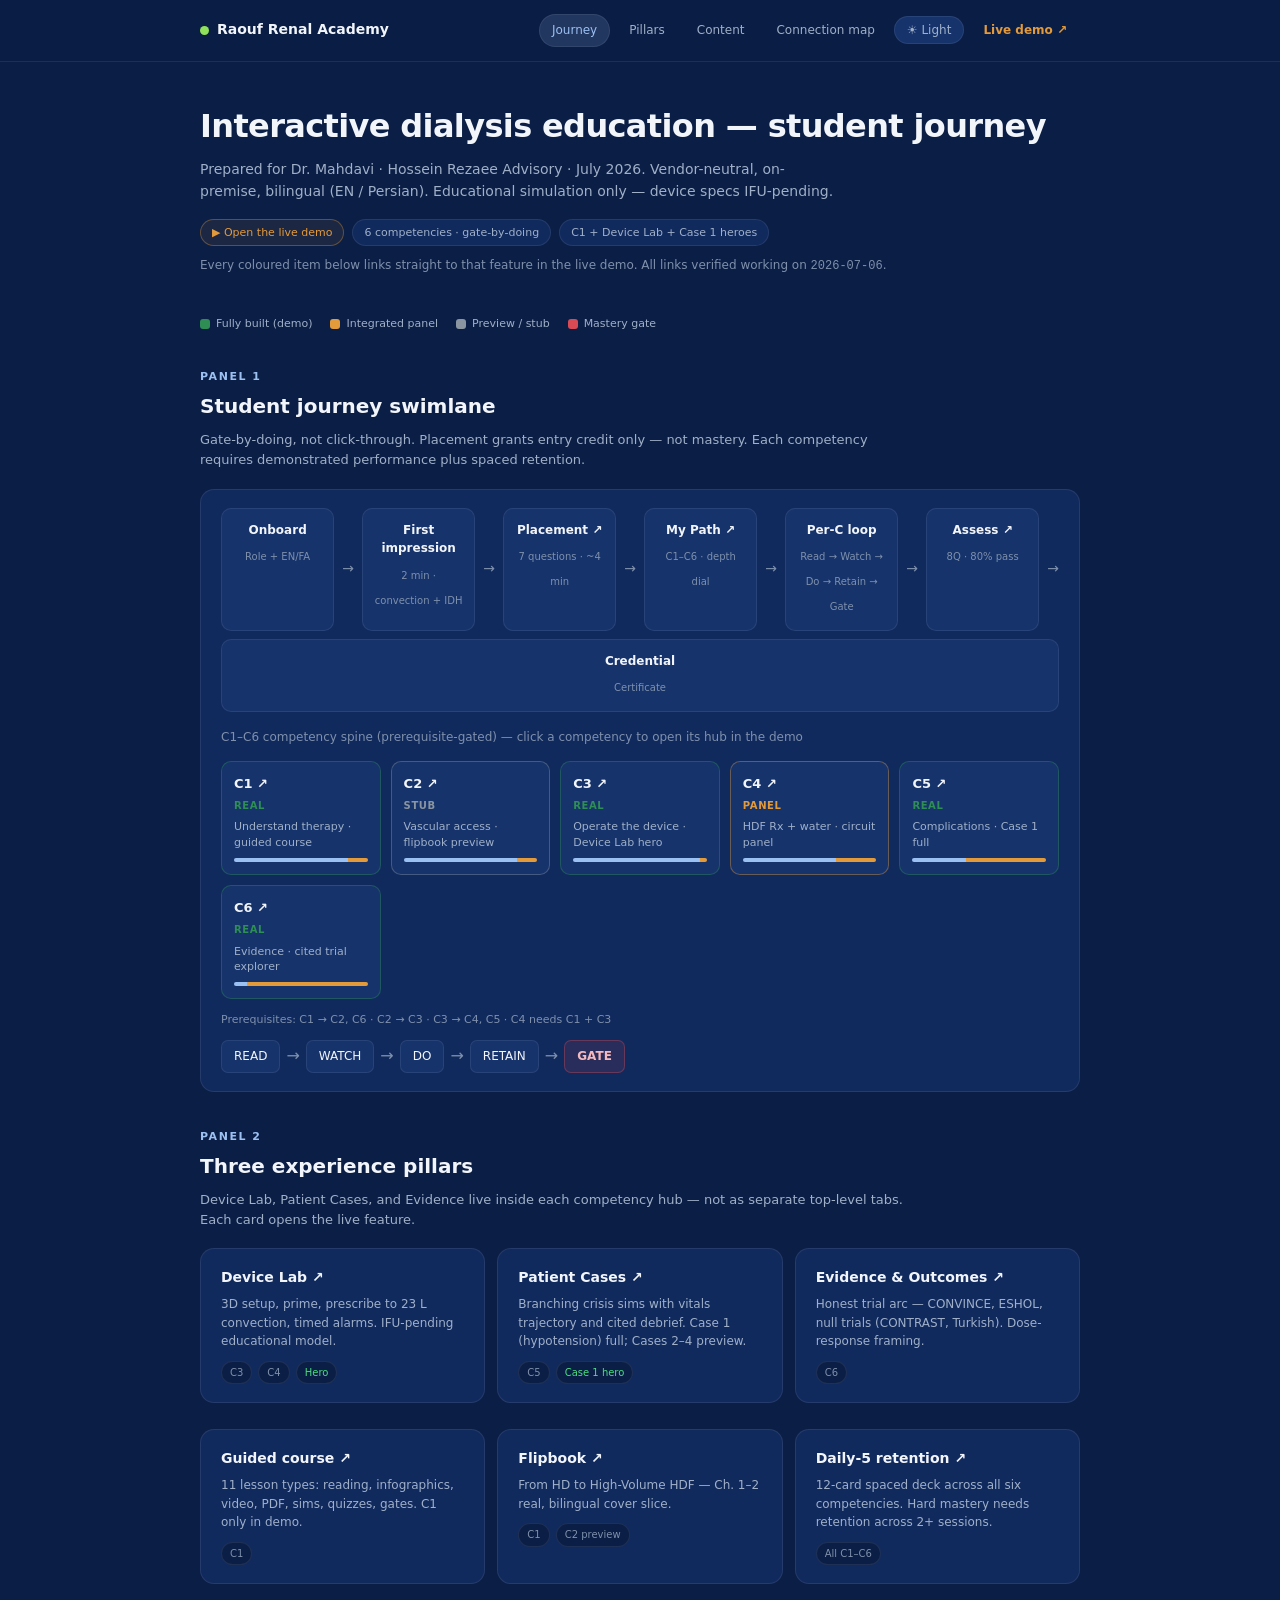
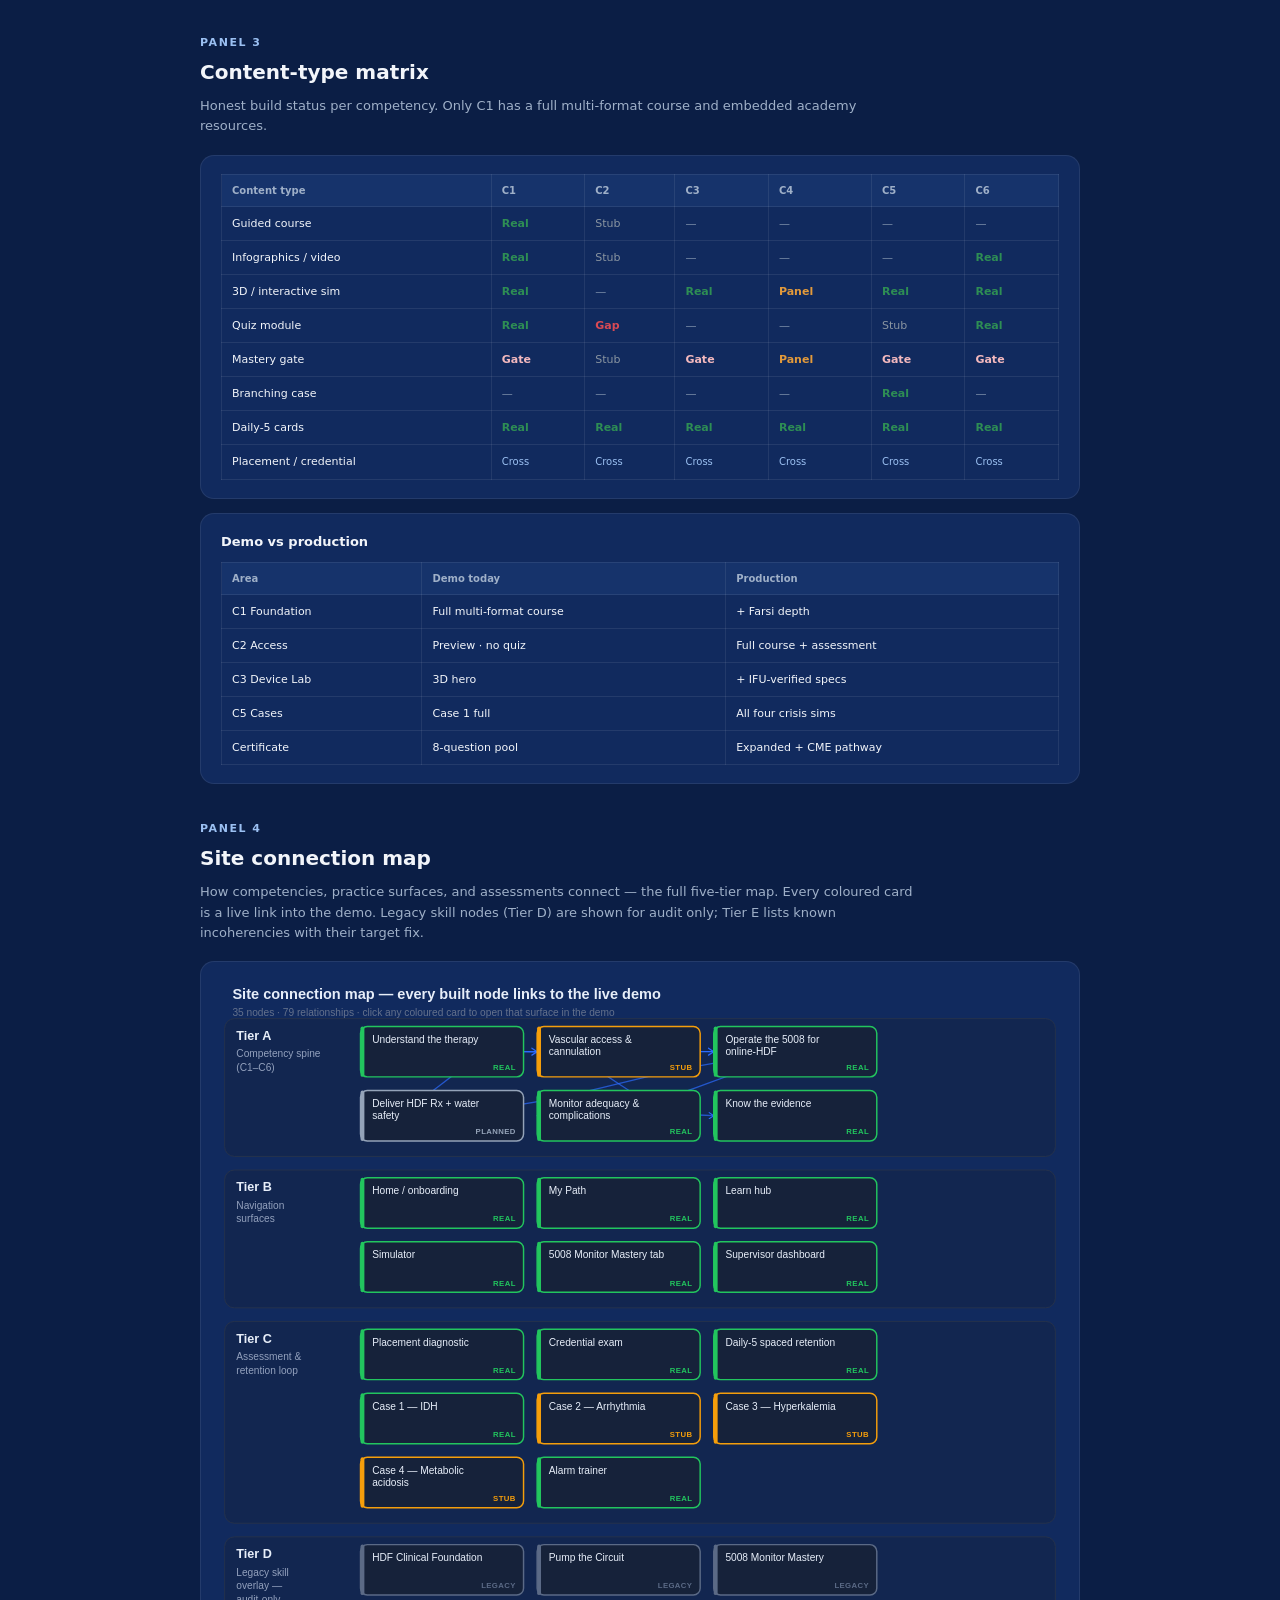
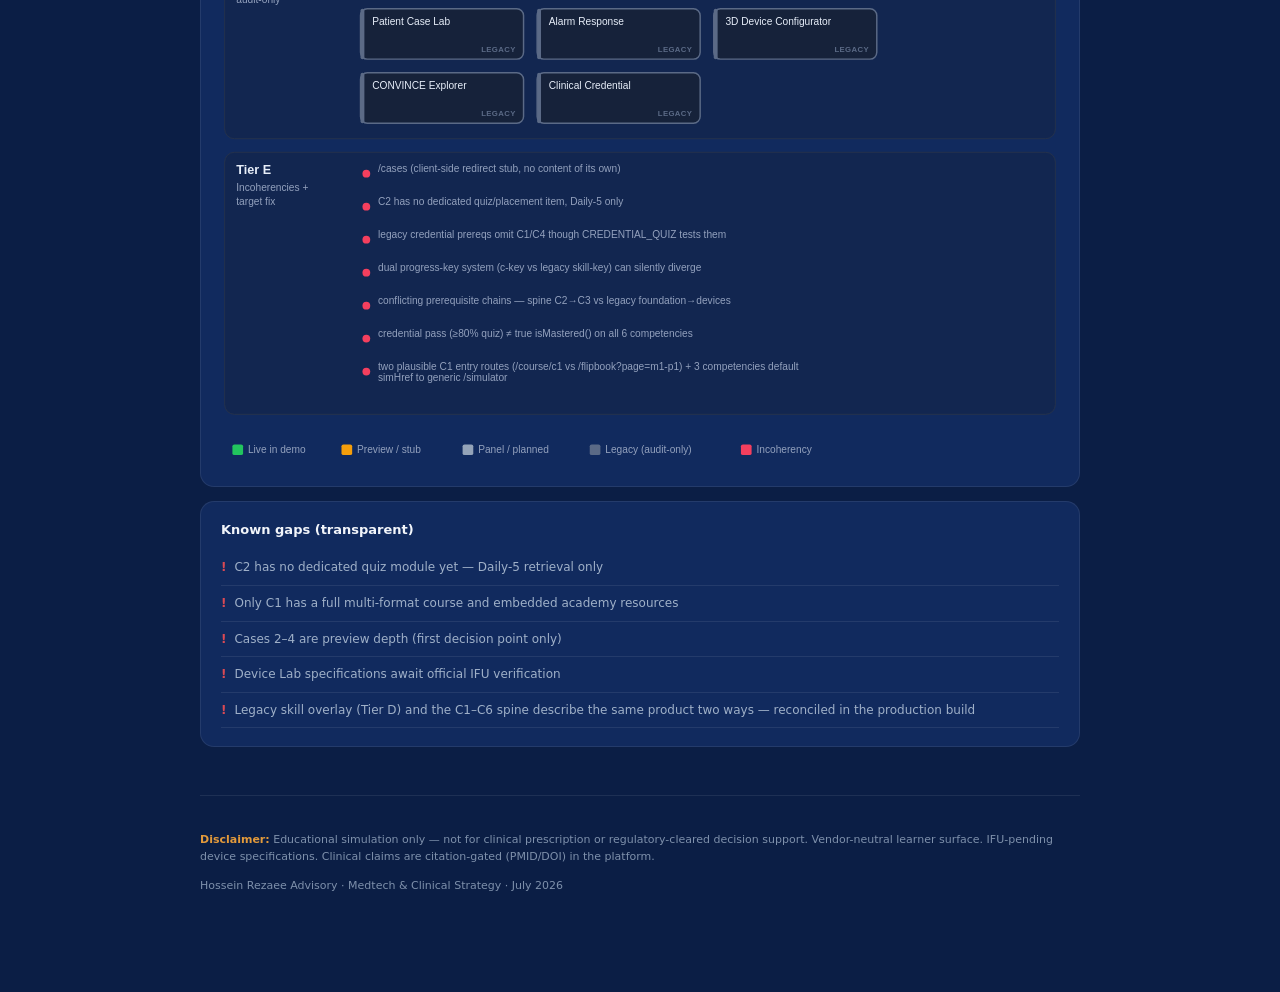
==== commit 345988b7: "Pulse-R tokens + light/dark toggle on journey pack. Co-authored-by: Cursor <cursoragent@cursor.com>" ====
--- a/index.html
+++ b/index.html
@@ -1,528 +1,296 @@
-<!-- @dsCard group="Journey pack" viewport="1280x900" subtitle="Journey one-pager rebuilt on the clinical-infographic system" name="Journey pack" -->
-<!-- @startingPoint section="Screens" subtitle="Student-journey infographic one-pager (client-facing overview) — EN/FA, self-hosted, real graph + schematics" viewport="1280x900" -->
 <!DOCTYPE html>
-<html lang="en" dir="ltr" data-lang="en">
+<html lang="en">
 <head>
-<meta charset="utf-8">
-<meta name="viewport" content="width=device-width, initial-scale=1">
-<title>Raouf Clinical Academy — Student journey</title>
-<link rel="icon" href="assets/favicon.svg">
-<!--
-  SELF-HOSTED BRAND FENCE — this page deliberately does NOT link ../../styles.css,
-  because that chains to tokens/fonts.css which @imports Fontshare + Google Fonts (CDN).
-  The brand rule for this artifact is: self-hosted only, zero external requests.
-  So the brand tokens are inlined below, Cartio (the one licensed font on disk) is loaded
-  via @font-face, and everything else uses the system stack. No CDN, ever.
--->
-<style>
-  /*
-    FONTS — self-hosted / system only. The licensed brand display faces (Clash Display,
-    General Sans) are CDN-only in tokens/fonts.css, which this page must not load. The one
-    on-disk face, Cartio-Trial.otf, is a TRIAL font that injects a "pdt" watermark glyph in
-    place of some punctuation — unacceptable on a client-facing artifact — so it is NOT used.
-    Per the brand fence ("if a web font isn't available locally, use the system stack"), the
-    display role falls back to a strong geometric-leaning system stack.
-  */
-
-  /* ── Brand tokens (inlined from tokens/{colors,effects}.css) ─────── */
-  :root {
-    --navy-900: #0B1E45; --navy-700: #10306B; --navy-500: #1C75BC;
-    --green-600: #1FA26B; --green-500: #2E8E54; --green-dark-surface: #35C98E;
-    --lime-500: #6CCB3E; --lime-300: #7FD46A;
-    --blue-400: #5D8AD4; --blue-200: #9BC0F2; --blue-150: #A9CDF0; --blue-250: #8FB4E4; --mint-200: #C4E8B4;
-    --mist: #E8ECEF; --white: #FFFFFF; --cloud: #F7F9FB; --pill: #EEF2F5;
-    --ink: #0F141A; --slate: #55616E; --gray-400: #8A95A1; --blue-gray-300: #9FB0C8;
-    --alarm: #DA4A54; --caution: #E39A3B; --in-range: #2E8E54;
-    /* AA text-contrast variants (D5 audit fix) — the base hues above fail 4.5:1 for small
-       text on light pill/mist/white surfaces (measured 2.0–3.6:1). Use these for text only. */
-    --caution-text: #8C5714; --alarm-text: #C0202C; --in-range-text: #256B3E;
-    --blue-400-text: #2F5FB8; --green-600-text: #147049; --gray-caption-text: #5C6874;
-    --gradient-convection: linear-gradient(135deg, #C4E8B4 0%, #A9CDF0 58%, #8FB4E4 100%);
-    --gradient-avatar-warm: linear-gradient(135deg, #C4E8B4, #8FB4E4);
-
-    --surface-page: var(--mist); --surface-card: var(--white); --surface-inset: var(--cloud);
-    --surface-pill: var(--pill);
-    --text-heading: var(--navy-700); --text-body: var(--ink); --text-muted: var(--slate); --text-caption: var(--gray-caption-text);
-    --link: var(--navy-700); --link-hover: var(--navy-500);
-    --border-hairline: rgba(16,48,107,0.06); --border-soft: rgba(16,48,107,0.10); --border-dashed: rgba(16,48,107,0.28);
-    --chart-1: var(--navy-700); --chart-2: var(--blue-400); --chart-3: var(--blue-200); --chart-grid: rgba(16,48,107,0.08);
-
-    --shadow-card: 0 24px 50px -30px rgba(11,30,69,0.28), 0 2px 8px rgba(11,30,69,0.04);
-    --shadow-float: 0 16px 34px -26px rgba(11,30,69,0.30);
-    --shadow-action: 0 16px 34px -22px rgba(16,48,107,0.60);
-    --shadow-dark-card: 0 22px 46px -24px rgba(11,30,69,0.50);
-    --ease-out: cubic-bezier(0.22, 1, 0.36, 1); --duration-fast: 140ms; --duration-base: 220ms;
-
-    /* Fonts: system stack only (no CDN, no watermarked trial font). Persian = Arabic-capable. */
-    --font-display: system-ui, "Segoe UI", Roboto, "Helvetica Neue", Arial, sans-serif;
-    --font-body: system-ui, "Segoe UI", Roboto, Arial, sans-serif;
-    --font-body-fa: "Vazirmatn", "Segoe UI", Tahoma, system-ui, sans-serif;
-  }
-
-  * { box-sizing: border-box; }
-  body {
-    margin: 0; background: var(--surface-page); font-family: var(--font-body); color: var(--text-body);
-    -webkit-font-smoothing: antialiased;
-  }
-  html[data-lang="fa"] body { font-family: var(--font-body-fa); }
-  html[data-lang="fa"] { font-size: 16.5px; }
-  a { color: var(--link); text-decoration: none; }
-  a:hover { color: var(--link-hover); }
-
-  .wrap { max-width: 1240px; margin: 0 auto; padding: clamp(18px,3vw,34px) clamp(16px,4vw,44px) 80px; display: flex; flex-direction: column; gap: 18px; }
-
-  /* ── surfaces & type ─────────────────────────────────────────────── */
-  .card { background: var(--surface-card); border-radius: 28px; padding: 28px; box-shadow: var(--shadow-card); }
-  .card.dark { background: var(--navy-900); box-shadow: var(--shadow-dark-card); color: #EAF0F8; }
-  .overline { font-size: 11px; letter-spacing: 0.11em; text-transform: uppercase; font-weight: 600; color: var(--text-caption); }
-  html[data-lang="fa"] .overline { letter-spacing: 0; text-transform: none; font-weight: 700; }
-  .h2 { font-family: var(--font-display); font-weight: 600; font-size: clamp(22px,2.4vw,30px); text-transform: uppercase; letter-spacing: 0.01em; margin: 0; color: var(--text-heading); }
-  html[data-lang="fa"] .h2 { text-transform: none; font-family: var(--font-body-fa); letter-spacing: 0; }
-  .sub { font-size: 12.5px; color: var(--text-caption); }
-  .lede { font-size: 14.5px; line-height: 1.65; color: var(--text-muted); }
-  .tnum { font-variant-numeric: tabular-nums; }
-  bdi { unicode-bidi: isolate; }
-
-  .sec-head { display: flex; align-items: baseline; justify-content: space-between; gap: 14px; flex-wrap: wrap; margin-bottom: 14px; }
-
-  /* ── chips / badges ──────────────────────────────────────────────── */
-  .chip { display: inline-flex; align-items: center; gap: 7px; border-radius: 999px; padding: 8px 13px; font-size: 11.5px; font-weight: 600; background: var(--surface-pill); color: var(--text-muted); white-space: nowrap; }
-  .chip .dot { width: 7px; height: 7px; border-radius: 999px; flex: none; }
-  .chip.solid { background: var(--navy-700); color: #fff; }
-  .chip.dashed { background: transparent; border: 1.5px dashed var(--border-dashed); color: var(--text-caption); }
-  .badge { display: inline-flex; align-items: center; border-radius: 999px; padding: 4px 10px; font-size: 10.5px; font-weight: 600; letter-spacing: 0.04em; }
-  html[data-lang="fa"] .badge { letter-spacing: 0; }
-  .b-real { background: rgba(108,203,62,0.16); color: var(--in-range-text); }
-  .b-stub { background: rgba(227,154,59,0.14); color: var(--caution-text); }
-  .b-panel { background: rgba(93,138,212,0.14); color: var(--blue-400-text); }
-  .b-gate { background: var(--navy-700); color: #fff; }
-  .b-gap { background: rgba(218,74,84,0.12); color: var(--alarm-text); }
-  .b-cross { background: var(--surface-pill); color: var(--text-muted); }
-
-  /* ── bento grids ─────────────────────────────────────────────────── */
-  .bento-hero { display: grid; grid-template-columns: 1.35fr 0.65fr; gap: 18px; }
-  .grid-pillars { display: grid; grid-template-columns: repeat(auto-fit, minmax(280px,1fr)); gap: 16px; }
-  .grid-2 { display: grid; grid-template-columns: 1.15fr 0.85fr; gap: 18px; }
-  .grid-learn { display: grid; grid-template-columns: repeat(auto-fit, minmax(300px,1fr)); gap: 16px; }
-  .grid-evidence { display: grid; grid-template-columns: 1fr 0.7fr; gap: 18px; align-items: stretch; }
-  /* Device Lab pillar spans two tracks on wide grids; it must NOT force a phantom
-     second track when the pillar grid collapses to one column. */
-  .pillar-wide { grid-column: span 2; }
-  @media (max-width: 940px) {
-    .bento-hero, .grid-2, .grid-evidence { grid-template-columns: 1fr; }
-  }
-  @media (max-width: 620px) {
-    .pillar-wide { grid-column: auto; }
-    /* nav: let it wrap and drop the in-page section menu so the toggle+CTA never overflow */
-    .journey-nav { flex-wrap: wrap; row-gap: 10px; }
-    .journey-nav .nav-links { display: none; }
-    .journey-nav .nav-actions { margin-inline-start: auto; }
-  }
-
-  /* diagrams that must scroll on narrow screens rather than overflow the page */
-  .lane, .diagram-scroll { overflow-x: auto; scrollbar-width: thin; -webkit-overflow-scrolling: touch; }
-  .diagram-scroll img, .diagram-scroll svg { display: block; }
-  /* grid/flex items must be allowed to shrink below their content's intrinsic width so the
-     .diagram-scroll wrappers actually scroll instead of stretching the page (min-width:auto trap). */
-  .bento-hero > *, .grid-pillars > *, .grid-2 > *, .grid-learn > *, .grid-evidence > *,
-  .card, .lane, .diagram-scroll { min-width: 0; }
-  /* Scrollable schematic frames must be reachable by keyboard (WCAG 2.2 axe
-     scrollable-region-focusable) — tabindex+role/aria-label added in markup; this just
-     gives the focused region a visible ring consistent with the rest of the page. */
-  .diagram-scroll:focus-visible { outline: 3px solid var(--navy-500); outline-offset: 2px; border-radius: 12px; }
-
-  /* Nav in-page links: WCAG 2.2 SC 2.5.8 Target Size Minimum needs a ≥24px-tall hit
-     area. The visual line-height is unchanged — padding only enlarges the tap target. */
-  .nav-links a { display: inline-flex; align-items: center; padding-block: 7px; }
-
-  /* Directional "opens elsewhere" affordance — mirror under RTL so it still reads as
-     "forward/outbound" per RTL convention (D1 research brief). */
-  .arrow-glyph { display: inline-block; }
-  html[dir="rtl"] .arrow-glyph { transform: scaleX(-1); }
-
-  table { width: 100%; border-collapse: collapse; font-size: 12.5px; }
-  th { text-align: left; padding: 10px 12px; font-size: 10px; letter-spacing: 0.1em; text-transform: uppercase; font-weight: 600; color: var(--text-caption); border-bottom: 1px solid var(--border-soft); white-space: nowrap; }
-  html[data-lang="fa"] th { letter-spacing: 0; text-transform: none; }
-  th:not(:first-child), td:not(:first-child) { text-align: center; }
-  td { padding: 9px 12px; color: var(--text-muted); border-bottom: 1px solid var(--border-hairline); }
-  td:first-child { color: var(--text-body); font-weight: 600; white-space: nowrap; }
-
-  /* schematic teaching insets */
-  .schematic-frame { background: var(--surface-inset); border-radius: 18px; padding: 14px; }
-  .schematic-frame img { width: 100%; height: auto; display: block; }
-  .teach-cap { font-size: 12px; line-height: 1.55; color: var(--text-muted); margin-top: 10px; }
-  .teach-cap b { color: var(--text-heading); font-weight: 700; }
-
-  /* interactive-only reveal — learner-paced, never autoplay */
-  .reveal-btn { appearance: none; cursor: pointer; border: 1.5px solid var(--border-soft); background: var(--surface-card); color: var(--navy-700); font: inherit; font-size: 12px; font-weight: 600; border-radius: 999px; padding: 8px 15px; display: inline-flex; align-items: center; gap: 8px; transition: transform var(--duration-fast) var(--ease-out), box-shadow var(--duration-fast) var(--ease-out); }
-  .reveal-btn:hover { transform: translateY(-1px); box-shadow: var(--shadow-float); }
-  .reveal-btn:focus-visible { outline: 3px solid rgba(28,117,188,0.45); outline-offset: 2px; }
-
-  /* pillar card image chip */
-  .pillar-visual { width: 100%; height: 132px; border-radius: 14px; overflow: hidden; background: var(--surface-inset); display: flex; align-items: center; justify-content: center; }
-  .pillar-visual img { width: 100%; height: 100%; object-fit: cover; object-position: center; }
-
-  .lang-toggle { display: inline-flex; background: var(--surface-pill); border-radius: 999px; padding: 3px; gap: 2px; }
-  .lang-toggle button { appearance: none; border: 0; cursor: pointer; background: transparent; font: inherit; font-size: 11.5px; font-weight: 700; color: var(--text-muted); border-radius: 999px; padding: 6px 12px; }
-  .lang-toggle button[aria-pressed="true"] { background: var(--navy-700); color: #fff; }
-
-  /* logical-property helpers so one markup mirrors under RTL */
-  .row { display: flex; align-items: center; gap: 10px; }
-  .stack { display: flex; flex-direction: column; }
-
-  /* Visible keyboard focus (WCAG 2.2 SC 2.4.7 / 2.4.11) — the browser default 1px
-     outline is easy to lose against the pill/card shapes and the two dark navy panels.
-     --navy-500 (#1C75BC) verified ≥3:1 non-text contrast on white, cloud, mist, and
-     the navy-900 dark-card background (see docs/program/research/d5-audit/a11y.md H4). */
-  a:focus-visible, button:focus-visible {
-    outline: 3px solid var(--navy-500);
-    outline-offset: 2px;
-    border-radius: 4px;
-  }
-
-  /* Language toggle — these must win over structural rules like `.diagram-scroll img`,
-     so they carry !important on the visibility switch (a pure show/hide concern). */
-  [data-fa] { display: none !important; }
-  html[data-lang="fa"] [data-en] { display: none !important; }
-  html[data-lang="fa"] [data-fa] { display: revert !important; }
-
-  @media (prefers-reduced-motion: reduce) {
-    * { transition: none !important; animation: none !important; }
-  }
-</style>
+  <meta charset="utf-8" />
+  <meta name="viewport" content="width=device-width, initial-scale=1" />
+  <title>Student Journey — Dr. Sadat Dialysis Education</title>
+  <meta name="description" content="Interactive dialysis HCP education — student journey, connection map, and live demo links. Vendor-neutral, on-premise, bilingual." />
+  <link rel="stylesheet" href="styles.css" />
 </head>
 <body>
-<div class="wrap">
-
-  <!-- ══ NAV ══ -->
-  <nav class="row journey-nav" data-screen-label="Journey nav" aria-label="Journey navigation"
-       style="gap:18px; padding:12px 20px; background:var(--surface-card); border-radius:28px; box-shadow:var(--shadow-card);">
-    <div class="row" style="gap:11px;">
-      <img src="assets/pulse-r-brand.svg" width="34" height="34" alt="Raouf Clinical Academy">
-      <span class="stack" style="line-height:1;">
-        <span style="font-family:var(--font-display); font-weight:700; font-size:16px; letter-spacing:0.02em; color:var(--navy-700);">RAOUF</span>
-        <span data-en style="font-size:7.5px; letter-spacing:0.24em; text-transform:uppercase; color:var(--green-600-text); font-weight:600; margin-top:3px;">Clinical Academy</span>
-        <span data-fa style="font-size:10px; color:var(--green-600-text); font-weight:700; margin-top:3px;">آکادمی بالینی</span>
-      </span>
+  <header class="site-header">
+    <div class="wrap">
+      <div class="brand"><span class="brand-dot"></span> Raouf Renal Academy</div>
+      <nav class="site-nav" aria-label="Sections">
+        <a href="#journey" class="active">Journey</a>
+        <a href="#pillars">Pillars</a>
+        <a href="#matrix">Content</a>
+        <a href="#connection">Connection map</a>
+        <button type="button" class="theme-toggle" id="theme-toggle" aria-label="Toggle light/dark theme">☀ Light</button>
+        <a href="https://hrezaii95.github.io/dialysis-education-platform/" target="_blank" rel="noopener noreferrer" class="nav-demo">Live demo ↗</a>
+      </nav>
     </div>
-    <div class="row nav-links" style="gap:18px; margin-inline-start:10px; font-size:11.5px; letter-spacing:0.08em; text-transform:uppercase; font-weight:600; color:var(--text-muted); overflow-x:auto; scrollbar-width:none;">
-      <a href="#journey" data-en>Journey</a><a href="#journey" data-fa style="text-transform:none;">مسیر</a>
-      <a href="#learn" data-en>Anatomy</a><a href="#learn" data-fa style="text-transform:none;">آناتومی</a>
-      <a href="#evidence" data-en>Evidence</a><a href="#evidence" data-fa style="text-transform:none;">شواهد</a>
-      <a href="#map" data-en>Map</a><a href="#map" data-fa style="text-transform:none;">نقشه</a>
+  </header>
+
+  <main class="wrap">
+    <div class="hero">
+      <h1>Interactive dialysis education — student journey</h1>
+      <p class="sub">Prepared for Dr. Mahdavi · Hossein Rezaee Advisory · July 2026. Vendor-neutral, on-premise, bilingual (EN / Persian). Educational simulation only — device specs IFU-pending.</p>
+      <div class="hero-meta">
+        <a class="pill pill-gold pill-link" href="https://hrezaii95.github.io/dialysis-education-platform/" target="_blank" rel="noopener noreferrer">▶ Open the live demo</a>
+        <span class="pill">6 competencies · gate-by-doing</span>
+        <span class="pill">C1 + Device Lab + Case 1 heroes</span>
+      </div>
+      <p class="hero-note">Every coloured item below links straight to that feature in the live demo. All links verified working on <span class="mono">2026-07-06</span>.</p>
     </div>
-    <div class="row nav-actions" style="margin-inline-start:auto; gap:12px;">
-      <div class="lang-toggle" role="group" aria-label="Language">
-        <button type="button" data-set-lang="en" aria-pressed="true">EN</button>
-        <button type="button" data-set-lang="fa" aria-pressed="false">فا</button>
-      </div>
-      <a href="https://hrezaii95.github.io/dialysis-education-platform/" class="row" style="gap:8px; background:var(--navy-700); color:#fff; border-radius:999px; padding:10px 18px; font-size:12px; font-weight:600; white-space:nowrap;">
-        <span data-en>Live demo</span><span data-fa>نسخه زنده</span>
-        <svg class="arrow-glyph" width="13" height="13" viewBox="0 0 24 24" fill="none" stroke="#fff" stroke-width="2.2" aria-hidden="true"><path d="M7 17 L17 7 M9 7 H17 V15"/></svg>
-      </a>
+
+    <div class="legend" aria-label="Build status legend">
+      <span><i class="swatch swatch-real"></i> Fully built (demo)</span>
+      <span><i class="swatch swatch-panel"></i> Integrated panel</span>
+      <span><i class="swatch swatch-stub"></i> Preview / stub</span>
+      <span><i class="swatch swatch-gate"></i> Mastery gate</span>
     </div>
-  </nav>
-
-  <main id="main">
-  <!-- ══ HERO — bento (voice card + convection orb with Pulse-R) ══ -->
-  <section class="bento-hero" data-screen-label="Journey hero" aria-labelledby="hero-h">
-    <div class="card" style="border-radius:32px; padding:clamp(28px,3.4vw,44px); display:flex; flex-direction:column; justify-content:center;">
-      <span class="chip" style="align-self:flex-start; margin-bottom:20px;"><span class="dot" style="background:var(--lime-500);"></span><span data-en>Prepared for Dr. Mahdavi · July 2026</span><span data-fa>تهیه‌شده برای دکتر مهدوی · تیر ۱۴۰۵</span></span>
-      <h1 id="hero-h" style="font-family:var(--font-display); font-weight:600; font-size:clamp(30px,3.8vw,52px); line-height:1.0; letter-spacing:-0.01em; text-transform:uppercase; margin:0; color:var(--text-heading); text-wrap:balance;"><span data-en>The student journey, drawn to scale</span><span data-fa style="text-transform:none; font-family:var(--font-body-fa);">مسیر یادگیرنده، به‌مقیاس ترسیم‌شده</span></h1>
-      <p class="lede" style="max-width:500px; margin:16px 0 22px;"><span data-en>Interactive dialysis education — vendor-neutral, on-premise, bilingual EN / فارسی. Every colored element below is a real feature in the live demo, drawn with the platform's clinical-infographic grammar: real anatomy, real trial data, a real site graph.</span><span data-fa>آموزش تعاملی دیالیز — مستقل از سازنده، درون‌سازمانی، دوزبانه. هر عنصر رنگی، یک قابلیت واقعی در نسخهٔ زنده است؛ با گرامر اینفوگرافیک بالینی پلتفرم ترسیم شده: آناتومی واقعی، دادهٔ واقعی کارآزمایی، و گراف واقعی سایت.</span></p>
-      <div class="row" style="gap:10px; flex-wrap:wrap;">
-        <span class="badge b-real">● <span data-en>&nbsp;Fully built</span><span data-fa>&nbsp;کاملاً ساخته‌شده</span></span>
-        <span class="badge b-panel">● <span data-en>&nbsp;Integrated panel</span><span data-fa>&nbsp;پنل یکپارچه</span></span>
-        <span class="badge b-stub">● <span data-en>&nbsp;Preview / stub</span><span data-fa>&nbsp;پیش‌نمایش</span></span>
-        <span class="badge b-gate"><span data-en>Mastery gate</span><span data-fa>دروازهٔ تسلط</span></span>
-      </div>
-    </div>
-    <div class="card" style="border-radius:32px; position:relative; overflow:hidden; min-height:300px; display:flex; align-items:center; justify-content:center; background:var(--gradient-convection);">
-      <div style="position:relative; display:flex; flex-direction:column; align-items:center; gap:16px;">
-        <div style="position:relative; width:150px; height:150px; border-radius:999px; background:rgba(255,255,255,0.55); backdrop-filter:blur(6px); display:flex; align-items:center; justify-content:center; box-shadow:0 20px 40px -24px rgba(11,30,69,0.5);">
-          <img src="assets/pulse-r-navy.svg" width="66" height="66" alt="Pulse-R mark">
+
+    <!-- Panel 1: Journey -->
+    <section id="journey">
+      <div class="section-label">Panel 1</div>
+      <h2>Student journey swimlane</h2>
+      <p class="section-lead">Gate-by-doing, not click-through. Placement grants entry credit only — not mastery. Each competency requires demonstrated performance plus spaced retention.</p>
+
+      <div class="card">
+        <div class="spine">
+          <div class="spine-step"><strong>Onboard</strong><span>Role + EN/FA</span></div>
+          <span class="spine-arrow">→</span>
+          <div class="spine-step"><strong>First impression</strong><span>2 min · convection + IDH</span></div>
+          <span class="spine-arrow">→</span>
+          <a class="spine-step spine-link" href="https://hrezaii95.github.io/dialysis-education-platform/placement" target="_blank" rel="noopener noreferrer"><strong>Placement ↗</strong><span>7 questions · ~4 min</span></a>
+          <span class="spine-arrow">→</span>
+          <a class="spine-step spine-link" href="https://hrezaii95.github.io/dialysis-education-platform/my-path" target="_blank" rel="noopener noreferrer"><strong>My Path ↗</strong><span>C1–C6 · depth dial</span></a>
+          <span class="spine-arrow">→</span>
+          <div class="spine-step"><strong>Per-C loop</strong><span>Read → Watch → Do → Retain → Gate</span></div>
+          <span class="spine-arrow">→</span>
+          <a class="spine-step spine-link" href="https://hrezaii95.github.io/dialysis-education-platform/assessment" target="_blank" rel="noopener noreferrer"><strong>Assess ↗</strong><span>8Q · 80% pass</span></a>
+          <span class="spine-arrow">→</span>
+          <div class="spine-step"><strong>Credential</strong><span>Certificate</span></div>
         </div>
-        <span class="chip solid"><span class="dot" style="background:var(--lime-500);"></span><span data-en>6 competencies · gate-by-doing</span><span data-fa>۶ شایستگی · عبور با انجام‌دادن</span></span>
-      </div>
-    </div>
-  </section>
-
-  <!-- ══ PANEL 1 · SWIMLANE (kept, upgraded) ══ -->
-  <section class="card" id="journey" data-screen-label="Swimlane" style="padding:28px 30px;" aria-labelledby="journey-h">
-    <div class="sec-head">
-      <h2 class="h2" id="journey-h"><span data-en>One path, seven stops</span><span data-fa>یک مسیر، هفت ایستگاه</span></h2>
-      <span class="sub"><span data-en>Placement grants entry credit only — not mastery</span><span data-fa>آزمون تعیین سطح فقط اعتبار ورود می‌دهد — نه تسلط</span></span>
-    </div>
-    <div class="lane" style="position:relative; padding:26px 6px 4px;">
-      <div style="position:relative; min-width:860px;">
-        <div style="position:absolute; inset-inline:4% 4%; top:25px; height:3px; border-radius:999px; background:linear-gradient(90deg, var(--navy-700), var(--blue-400) 55%, var(--blue-200));"></div>
-        <span aria-hidden="true" style="position:absolute; inset-inline-start:57%; top:20.5px; width:12px; height:12px; border-radius:999px; background:var(--lime-500); box-shadow:0 0 0 4px rgba(108,203,62,0.22);"></span>
-        <div style="position:relative; display:flex; justify-content:space-between;">
-          <div class="stack" style="align-items:center; gap:8px; width:13%;">
-            <span style="width:52px; height:52px; border-radius:999px; background:var(--gradient-avatar-warm); box-shadow:var(--shadow-float);"></span>
-            <span style="font-size:11.5px; font-weight:700; color:var(--text-body);"><span data-en>Onboard</span><span data-fa>ورود</span></span>
-            <span class="sub" style="text-align:center;"><span data-en>Role + EN/FA</span><span data-fa>نقش + زبان</span></span>
-          </div>
-          <div class="stack" style="align-items:center; gap:8px; width:13%;">
-            <span style="width:52px; height:52px; border-radius:999px; background:var(--white); border:2.5px solid var(--blue-200); display:inline-flex; align-items:center; justify-content:center; box-shadow:var(--shadow-float); font-size:11px; font-weight:700; color:var(--navy-700);" class="tnum"><bdi>2′</bdi></span>
-            <span style="font-size:11.5px; font-weight:700; color:var(--text-body);"><span data-en>First impression</span><span data-fa>نخستین برخورد</span></span>
-            <span class="sub" style="text-align:center;"><span data-en>convection + IDH</span><span data-fa>همرفت + افت فشار</span></span>
-          </div>
-          <a href="https://hrezaii95.github.io/dialysis-education-platform/placement" class="stack" style="align-items:center; gap:8px; width:13%;">
-            <span style="width:52px; height:52px; border-radius:999px; background:var(--white); border:2.5px solid var(--lime-500); display:inline-flex; align-items:center; justify-content:center; box-shadow:var(--shadow-float); font-size:11px; font-weight:700; color:var(--navy-700);"><bdi>7Q</bdi></span>
-            <span style="font-size:11.5px; font-weight:700; color:var(--navy-700);"><span data-en>Placement <span class="arrow-glyph">↗</span></span><span data-fa>تعیین سطح <span class="arrow-glyph">↗</span></span></span>
-            <span class="sub" style="text-align:center;"><span data-en>~4 min · entry credit</span><span data-fa>~۴ دقیقه · اعتبار ورود</span></span>
-          </a>
-          <a href="https://hrezaii95.github.io/dialysis-education-platform/my-path" class="stack" style="align-items:center; gap:8px; width:13%;">
-            <span style="width:52px; height:52px; border-radius:999px; background:var(--navy-700); display:inline-flex; align-items:center; justify-content:center; box-shadow:var(--shadow-action);"><img src="assets/pulse-r-white.svg" width="30" height="30" alt=""></span>
-            <span style="font-size:11.5px; font-weight:700; color:var(--navy-700);"><span data-en>My Path <span class="arrow-glyph">↗</span></span><span data-fa>مسیر من <span class="arrow-glyph">↗</span></span></span>
-            <span class="sub" style="text-align:center;"><bdi>C1–C6</bdi> · <span data-en>depth dial</span><span data-fa>درجهٔ عمق</span></span>
-          </a>
-          <div class="stack" style="align-items:center; gap:8px; width:17%;">
-            <span style="height:52px; border-radius:999px; background:var(--pill); display:inline-flex; align-items:center; padding:0 16px; font-size:10px; font-weight:700; color:var(--slate); letter-spacing:0.04em; white-space:nowrap;"><bdi>R → W → D → R → G</bdi></span>
-            <span style="font-size:11.5px; font-weight:700; color:var(--text-body);"><span data-en>Per-C loop</span><span data-fa>حلقهٔ هر شایستگی</span></span>
-            <span class="sub" style="text-align:center;"><span data-en>Read · Watch · Do · Retain · Gate</span><span data-fa>خواندن · دیدن · انجام · تثبیت · دروازه</span></span>
-          </div>
-          <a href="https://hrezaii95.github.io/dialysis-education-platform/assessment" class="stack" style="align-items:center; gap:8px; width:13%;">
-            <span style="width:52px; height:52px; border-radius:999px; background:var(--white); border:2.5px solid var(--navy-700); display:inline-flex; align-items:center; justify-content:center; box-shadow:var(--shadow-float); font-size:11px; font-weight:700; color:var(--navy-700);"><bdi>8Q</bdi></span>
-            <span style="font-size:11.5px; font-weight:700; color:var(--navy-700);"><span data-en>Assess <span class="arrow-glyph">↗</span></span><span data-fa>ارزیابی <span class="arrow-glyph">↗</span></span></span>
-            <span class="sub tnum" style="text-align:center;"><bdi>≥80%</bdi> <span data-en>pass</span><span data-fa>قبولی</span></span>
-          </a>
-          <div class="stack" style="align-items:center; gap:8px; width:13%;">
-            <span style="width:52px; height:52px; border-radius:999px; background:conic-gradient(var(--lime-500) 100%, var(--border-soft) 0); display:inline-flex; align-items:center; justify-content:center;"><span style="width:40px; height:40px; border-radius:999px; background:var(--white); display:inline-flex; align-items:center; justify-content:center; font-size:15px; color:var(--in-range-text); font-weight:700;">✓</span></span>
-            <span style="font-size:11.5px; font-weight:700; color:var(--text-body);"><span data-en>Credential</span><span data-fa>گواهی</span></span>
-            <span class="sub" style="text-align:center;"><span data-en>certificate</span><span data-fa>گواهینامه</span></span>
-          </div>
+
+        <p style="font-size:12px;color:var(--faint);margin:16px 0 8px">C1–C6 competency spine (prerequisite-gated) — click a competency to open its hub in the demo</p>
+        <div class="comp-grid">
+          <a class="comp-card real comp-link" href="https://hrezaii95.github.io/dialysis-education-platform/learn/c1" target="_blank" rel="noopener noreferrer"><div class="comp-code">C1 ↗</div><div class="comp-status real">Real</div><div class="comp-title">Understand therapy · guided course</div><div class="kt-bar"><span class="kt-d" style="width:80%"></span><span class="kt-p" style="width:5%"></span><span class="kt-c" style="width:15%"></span></div></a>
+          <a class="comp-card stub comp-link" href="https://hrezaii95.github.io/dialysis-education-platform/learn/c2" target="_blank" rel="noopener noreferrer"><div class="comp-code">C2 ↗</div><div class="comp-status stub">Stub</div><div class="comp-title">Vascular access · flipbook preview</div><div class="kt-bar"><span class="kt-d" style="width:30%"></span><span class="kt-p" style="width:55%"></span><span class="kt-c" style="width:15%"></span></div></a>
+          <a class="comp-card real comp-link" href="https://hrezaii95.github.io/dialysis-education-platform/learn/c3" target="_blank" rel="noopener noreferrer"><div class="comp-code">C3 ↗</div><div class="comp-status real">Real</div><div class="comp-title">Operate the device · Device Lab hero</div><div class="kt-bar"><span class="kt-d" style="width:15%"></span><span class="kt-p" style="width:80%"></span><span class="kt-c" style="width:5%"></span></div></a>
+          <a class="comp-card panel comp-link" href="https://hrezaii95.github.io/dialysis-education-platform/learn/c4" target="_blank" rel="noopener noreferrer"><div class="comp-code">C4 ↗</div><div class="comp-status panel">Panel</div><div class="comp-title">HDF Rx + water · circuit panel</div><div class="kt-bar"><span class="kt-d" style="width:35%"></span><span class="kt-p" style="width:35%"></span><span class="kt-c" style="width:30%"></span></div></a>
+          <a class="comp-card real comp-link" href="https://hrezaii95.github.io/dialysis-education-platform/learn/c5" target="_blank" rel="noopener noreferrer"><div class="comp-code">C5 ↗</div><div class="comp-status real">Real</div><div class="comp-title">Complications · Case 1 full</div><div class="kt-bar"><span class="kt-d" style="width:15%"></span><span class="kt-p" style="width:25%"></span><span class="kt-c" style="width:60%"></span></div></a>
+          <a class="comp-card real comp-link" href="https://hrezaii95.github.io/dialysis-education-platform/learn/c6" target="_blank" rel="noopener noreferrer"><div class="comp-code">C6 ↗</div><div class="comp-status real">Real</div><div class="comp-title">Evidence · cited trial explorer</div><div class="kt-bar"><span class="kt-d" style="width:10%"></span><span class="kt-p" style="width:0%"></span><span class="kt-c" style="width:90%"></span></div></a>
         </div>
-      </div>
-    </div>
-
-    <!-- competency spine cards (kept) -->
-    <div style="margin-top:26px; padding-top:22px; border-top:1px solid var(--border-hairline);">
-      <div class="overline" style="margin-bottom:14px;"><span data-en>The competency spine — click to open its hub</span><span data-fa>ستون شایستگی‌ها — برای بازکردن هاب کلیک کنید</span></div>
-      <div style="display:grid; grid-template-columns:repeat(auto-fit, minmax(168px,1fr)); gap:12px;">
-        <a href="https://hrezaii95.github.io/dialysis-education-platform/learn/c1" class="stack" style="background:var(--surface-inset); border-radius:16px; padding:14px 16px; gap:8px;">
-          <div class="row" style="justify-content:space-between;"><bdi style="font-weight:700; font-size:13px; color:var(--navy-700);">C1 <span class="arrow-glyph">↗</span></bdi><span class="badge b-real"><span data-en>Real</span><span data-fa>واقعی</span></span></div>
-          <span style="font-size:12px; color:var(--slate); line-height:1.4;"><span data-en>Understand therapy · guided course</span><span data-fa>درک درمان · دورهٔ راهنمایی‌شده</span></span>
-        </a>
-        <a href="https://hrezaii95.github.io/dialysis-education-platform/learn/c2" class="stack" style="background:var(--surface-inset); border-radius:16px; padding:14px 16px; gap:8px;">
-          <div class="row" style="justify-content:space-between;"><bdi style="font-weight:700; font-size:13px; color:var(--navy-700);">C2 <span class="arrow-glyph">↗</span></bdi><span class="badge b-stub"><span data-en>Stub</span><span data-fa>خام</span></span></div>
-          <span style="font-size:12px; color:var(--slate); line-height:1.4;"><span data-en>Vascular access · flipbook preview</span><span data-fa>دسترسی عروقی · پیش‌نمایش فلیپ‌بوک</span></span>
-        </a>
-        <a href="https://hrezaii95.github.io/dialysis-education-platform/learn/c3" class="stack" style="background:var(--surface-inset); border-radius:16px; padding:14px 16px; gap:8px; outline:2px solid var(--navy-500); outline-offset:-2px;">
-          <div class="row" style="justify-content:space-between;"><bdi style="font-weight:700; font-size:13px; color:var(--navy-700);">C3 <span class="arrow-glyph">↗</span></bdi><span class="badge b-real"><span data-en>Real · hero</span><span data-fa>واقعی · شاخص</span></span></div>
-          <span style="font-size:12px; color:var(--slate); line-height:1.4;"><span data-en>Operate the device · Device Lab</span><span data-fa>کار با دستگاه · آزمایشگاه دستگاه</span></span>
-        </a>
-        <a href="https://hrezaii95.github.io/dialysis-education-platform/learn/c4" class="stack" style="background:var(--surface-inset); border-radius:16px; padding:14px 16px; gap:8px;">
-          <div class="row" style="justify-content:space-between;"><bdi style="font-weight:700; font-size:13px; color:var(--navy-700);">C4 <span class="arrow-glyph">↗</span></bdi><span class="badge b-panel"><span data-en>Panel</span><span data-fa>پنل</span></span></div>
-          <span style="font-size:12px; color:var(--slate); line-height:1.4;"><span data-en>HDF Rx + water · circuit panel</span><span data-fa>نسخهٔ HDF + آب · پنل مدار</span></span>
-        </a>
-        <a href="https://hrezaii95.github.io/dialysis-education-platform/learn/c5" class="stack" style="background:var(--surface-inset); border-radius:16px; padding:14px 16px; gap:8px;">
-          <div class="row" style="justify-content:space-between;"><bdi style="font-weight:700; font-size:13px; color:var(--navy-700);">C5 <span class="arrow-glyph">↗</span></bdi><span class="badge b-real"><span data-en>Real · Case 1</span><span data-fa>واقعی · مورد ۱</span></span></div>
-          <span style="font-size:12px; color:var(--slate); line-height:1.4;"><span data-en>Complications · branching sims</span><span data-fa>عوارض · شبیه‌سازی شاخه‌ای</span></span>
-        </a>
-        <a href="https://hrezaii95.github.io/dialysis-education-platform/learn/c6" class="stack" style="background:var(--surface-inset); border-radius:16px; padding:14px 16px; gap:8px;">
-          <div class="row" style="justify-content:space-between;"><bdi style="font-weight:700; font-size:13px; color:var(--navy-700);">C6 <span class="arrow-glyph">↗</span></bdi><span class="badge b-real"><span data-en>Real</span><span data-fa>واقعی</span></span></div>
-          <span style="font-size:12px; color:var(--slate); line-height:1.4;"><span data-en>Evidence · cited trial explorer</span><span data-fa>شواهد · کاوشگر کارآزمایی</span></span>
-        </a>
-      </div>
-      <div class="row" style="margin-top:14px; font-size:11px; color:var(--text-caption); flex-wrap:wrap; gap:8px;">
-        <span style="font-weight:600;"><span data-en>Prerequisites:</span><span data-fa>پیش‌نیازها:</span></span>
-        <span class="chip" style="padding:5px 11px; font-size:10.5px;"><bdi>C1 → C2, C6</bdi></span>
-        <span class="chip" style="padding:5px 11px; font-size:10.5px;"><bdi>C2 → C3</bdi></span>
-        <span class="chip" style="padding:5px 11px; font-size:10.5px;"><bdi>C3 → C4, C5</bdi></span>
-        <span class="chip" style="padding:5px 11px; font-size:10.5px;"><bdi>C4 needs C1 + C3</bdi></span>
-      </div>
-    </div>
-  </section>
-
-  <!-- ══ PANEL 2 · WHAT YOU'LL LEARN — anatomy schematic strip ══ -->
-  <section id="learn" data-screen-label="Anatomy strip" aria-labelledby="learn-h">
-    <div class="sec-head" style="padding-inline:4px;">
-      <h2 class="h2" id="learn-h"><span data-en>What you'll actually learn</span><span data-fa>آنچه واقعاً یاد می‌گیرید</span></h2>
-      <span class="sub"><span data-en>real schematics from the course — not stock art</span><span data-fa>شماتیک‌های واقعی دوره — نه تصویر آماده</span></span>
-    </div>
-    <div class="grid-learn">
-      <div class="card">
-        <div class="row" style="justify-content:space-between; margin-bottom:10px;">
-          <span class="overline"><bdi>C1</bdi> · <span data-en>What dialysis replaces</span><span data-fa>دیالیز جایگزین چیست</span></span>
-          <span class="badge b-real"><span data-en>Real</span><span data-fa>واقعی</span></span>
+
+        <p style="font-size:11px;color:var(--faint);margin-top:12px">Prerequisites: C1 → C2, C6 · C2 → C3 · C3 → C4, C5 · C4 needs C1 + C3</p>
+
+        <div class="loop-row">
+          <span class="loop-chip">READ</span><span style="color:var(--faint)">→</span>
+          <span class="loop-chip">WATCH</span><span style="color:var(--faint)">→</span>
+          <span class="loop-chip">DO</span><span style="color:var(--faint)">→</span>
+          <span class="loop-chip">RETAIN</span><span style="color:var(--faint)">→</span>
+          <span class="loop-chip gate">GATE</span>
         </div>
-        <div class="schematic-frame diagram-scroll" tabindex="0" role="region" aria-label="Nephron schematic, scrollable">
-          <img src="assets/nephron.svg" alt="Nephron schematic — the kidney's filtration unit, showing glomerulus, tubule, loop of Henle and collecting duct" width="1000" height="680" loading="lazy" style="min-width:520px;">
-        </div>
-        <p class="teach-cap"><span data-en><b>The nephron</b> is the filtering unit dialysis stands in for. C1 orients learners on where clearance normally happens before the therapy is introduced.</span><span data-fa><b>نفرون</b> واحد فیلترکنندهٔ کلیه است که دیالیز جای آن را می‌گیرد. C1 پیش از معرفی درمان، یادگیرنده را با محل طبیعی پاکسازی آشنا می‌کند.</span></p>
-      </div>
-      <div class="card">
-        <div class="row" style="justify-content:space-between; margin-bottom:10px;">
-          <span class="overline"><bdi>C2</bdi> · <span data-en>Reaching the bloodstream</span><span data-fa>دسترسی به جریان خون</span></span>
-          <span class="badge b-stub"><span data-en>Stub</span><span data-fa>خام</span></span>
-        </div>
-        <div class="schematic-frame diagram-scroll" tabindex="0" role="region" aria-label="Vascular access schematic, scrollable">
-          <img src="assets/vascular-access.svg" alt="Three vascular access types: AV fistula, AV graft, and central venous catheter, each with typical blood flow and relative risk" width="1120" height="440" loading="lazy" style="min-width:640px;">
-        </div>
-        <p class="teach-cap"><span data-en><b>Fistula vs graft vs CVC</b> — flow reaches <bdi class="tnum">300–500 mL/min</bdi> on a mature fistula, the lowest-risk access <span class="chip" style="padding:3px 9px; font-size:9.5px; vertical-align:middle;">Representative range — not device-specific</span>. The trade-offs are spatial, so they're drawn, not tabulated.</span><span data-fa><b>فیستول در برابر گرافت و کاتتر</b> — جریان روی فیستول رسیده به <bdi class="tnum">۳۰۰–۵۰۰ mL/min</bdi> می‌رسد، کم‌خطرترین دسترسی <span class="chip" style="padding:3px 9px; font-size:9.5px; vertical-align:middle;">بازهٔ نمونه — غیراختصاصی به دستگاه</span>. مصالحه‌ها فضایی‌اند، پس ترسیم شده‌اند نه جدول‌بندی.</span></p>
-      </div>
-      <div class="card">
-        <div class="row" style="justify-content:space-between; margin-bottom:10px;">
-          <span class="overline"><bdi>C4</bdi> · <span data-en>Why HDF clears more</span><span data-fa>چرا HDF بیشتر پاک می‌کند</span></span>
-          <span class="badge b-panel"><span data-en>Panel</span><span data-fa>پنل</span></span>
-        </div>
-        <div class="schematic-frame diagram-scroll" tabindex="0" role="region" aria-label="Membrane pore cross-section schematic, scrollable">
-          <img src="assets/membrane-pore.svg" alt="Membrane pore cross-section: small and middle molecules cross by diffusion and convection; albumin and red cells are blocked at the wall" width="720" height="480" loading="lazy" style="min-width:520px;">
-        </div>
-        <p class="teach-cap"><span data-en><b>Pore size sets the cutoff.</b> Urea crosses by diffusion; <bdi>β2-microglobulin</bdi> only clears with the convection sweep HDF adds — the mechanism behind the evidence below.</span><span data-fa><b>اندازهٔ منفذ حد جداسازی را تعیین می‌کند.</b> اوره با انتشار عبور می‌کند؛ <bdi>β2-microglobulin</bdi> فقط با جاروب همرفتی که HDF می‌افزاید پاک می‌شود — سازوکار پشت شواهد زیر.</span></p>
-      </div>
-    </div>
-  </section>
-
-  <!-- ══ PANEL 3 · PILLARS — bento, Device Lab shows the dialyzer ══ -->
-  <section aria-labelledby="pillars-h">
-    <div class="sec-head" id="pillars" style="padding-inline:4px;">
-      <h2 class="h2" id="pillars-h"><span data-en>Where the doing happens</span><span data-fa>جایی که انجام‌دادن رخ می‌دهد</span></h2>
-      <span class="sub"><span data-en>inside each competency hub — not separate tabs</span><span data-fa>درون هر هاب شایستگی — نه زبانه‌های جدا</span></span>
-    </div>
-    <div class="grid-pillars" data-screen-label="Pillars">
-      <!-- Device Lab — spans wider, shows the dialyzer cross-section -->
-      <a class="card pillar-wide" href="https://hrezaii95.github.io/dialysis-education-platform/devices" style="display:flex; flex-direction:column; gap:14px;">
-        <div class="row" style="justify-content:space-between;">
-          <span class="overline"><span data-en>Device Lab <span class="arrow-glyph">↗</span></span><span data-fa>آزمایشگاه دستگاه <span class="arrow-glyph">↗</span></span></span>
-          <span class="badge b-real"><bdi>Hero · C3 C4</bdi></span>
-        </div>
-        <div class="schematic-frame diagram-scroll" tabindex="0" role="region" aria-label="Hemodialyzer cross-section schematic, scrollable">
-          <img src="assets/dialyzer-xsection.svg" alt="Hemodialyzer counter-current cross-section: blood through the fibre lumens at Qb 400, dialysate around them at Qd 500 in the opposite direction" width="960" height="620" loading="lazy" style="min-width:640px;">
-        </div>
-        <div style="font-family:var(--font-display); font-weight:600; font-size:18px; text-transform:uppercase; color:var(--text-heading);"><span data-en>Operate the 5008 for online-HDF</span><span data-fa style="text-transform:none; font-family:var(--font-body-fa);">کار با ۵۰۰۸ برای HDF آنلاین</span></div>
-        <div style="font-size:12.5px; line-height:1.6; color:var(--text-muted);"><span data-en>3D setup, prime, prescribe to <bdi class="tnum">≥23 L</bdi> convection, timed alarms. The cross-section teaches <b>why counter-current flow</b> maximizes the diffusion gradient. Educational model — device specs IFU-pending.</span><span data-fa>راه‌اندازی سه‌بعدی، پرایم، تجویز تا <bdi class="tnum">≥۲۳ L</bdi> همرفت، هشدارهای زمان‌بندی‌شده. برش عرضی <b>چرایی جریان متقابل</b> را آموزش می‌دهد. مدل آموزشی — مشخصات دستگاه در انتظار IFU.</span></div>
-      </a>
-      <a class="card" href="https://hrezaii95.github.io/dialysis-education-platform/simulator?tab=cases" style="display:flex; flex-direction:column; gap:12px;">
-        <div class="row" style="justify-content:space-between;">
-          <svg width="64" height="42" viewBox="0 0 120 60" fill="none" aria-hidden="true"><path d="M0 22 C 24 20, 36 24, 48 26 C 60 28, 66 44, 76 46 C 88 48, 100 34, 120 30" stroke="#10306B" stroke-width="2.5"/><circle cx="66" cy="38" r="5" fill="#DA4A54"/><circle cx="82" cy="46" r="5" fill="#6CCB3E"/></svg>
-          <span class="badge b-real"><bdi>Case 1 hero · C5</bdi></span>
-        </div>
-        <div style="font-family:var(--font-display); font-weight:600; font-size:17px; text-transform:uppercase; color:var(--text-heading);"><span data-en>Patient Cases <span class="arrow-glyph">↗</span></span><span data-fa style="text-transform:none; font-family:var(--font-body-fa);">موارد بیمار <span class="arrow-glyph">↗</span></span></div>
-        <div style="font-size:12.5px; line-height:1.6; color:var(--text-muted);"><span data-en>Branching crisis sims with a vitals trajectory and cited debrief. Case 1 (hypotension) full; 2–4 preview.</span><span data-fa>شبیه‌سازی بحران شاخه‌ای با روند علائم حیاتی و جمع‌بندی مستند. مورد ۱ (افت فشار) کامل؛ ۲ تا ۴ پیش‌نمایش.</span></div>
-      </a>
-      <a class="card" href="https://hrezaii95.github.io/dialysis-education-platform/convince" style="display:flex; flex-direction:column; gap:12px;">
-        <div class="row" style="justify-content:space-between;">
-          <div class="row" style="align-items:flex-end; gap:5px; height:42px;"><span style="width:12px; height:55%; border-radius:4px 4px 2px 2px; background:var(--chart-2);"></span><span style="width:12px; height:90%; border-radius:4px 4px 2px 2px; background:var(--chart-1);"></span><span style="width:12px; height:38%; border-radius:4px 4px 2px 2px; background:var(--chart-3);"></span></div>
-          <span class="badge b-real"><bdi>C6</bdi></span>
-        </div>
-        <div style="font-family:var(--font-display); font-weight:600; font-size:17px; text-transform:uppercase; color:var(--text-heading);"><span data-en>Evidence & Outcomes <span class="arrow-glyph">↗</span></span><span data-fa style="text-transform:none; font-family:var(--font-body-fa);">شواهد و پیامدها <span class="arrow-glyph">↗</span></span></div>
-        <div style="font-size:12.5px; line-height:1.6; color:var(--text-muted);"><span data-en>Honest trial arc — CONVINCE, ESHOL, and the nulls (CONTRAST, Turkish). Dose–response framing.</span><span data-fa>روند صادقانهٔ کارآزمایی — CONVINCE، ESHOL و نتایج منفی (CONTRAST، ترکیه). چارچوب دوز-پاسخ.</span></div>
-      </a>
-      <a class="card" href="https://hrezaii95.github.io/dialysis-education-platform/daily-5" style="display:flex; flex-direction:column; gap:12px;">
-        <div class="row" style="justify-content:space-between;">
-          <div class="row" style="gap:0;"><span style="width:30px; height:38px; border-radius:8px; background:var(--navy-700); transform:rotate(-8deg);"></span><span style="width:30px; height:38px; border-radius:8px; background:var(--blue-400); margin-inline-start:-14px; transform:rotate(2deg);"></span><span style="width:30px; height:38px; border-radius:8px; background:var(--mint-200); margin-inline-start:-14px; transform:rotate(10deg);"></span></div>
-          <span class="badge b-real"><bdi>All C1–C6</bdi></span>
-        </div>
-        <div style="font-family:var(--font-display); font-weight:600; font-size:17px; text-transform:uppercase; color:var(--text-heading);"><span data-en>Daily-5 retention <span class="arrow-glyph">↗</span></span><span data-fa style="text-transform:none; font-family:var(--font-body-fa);">تثبیت روزانهٔ ۵ <span class="arrow-glyph">↗</span></span></div>
-        <div style="font-size:12.5px; line-height:1.6; color:var(--text-muted);"><span data-en>12-card spaced deck across all six competencies. Hard mastery needs retention across 2+ sessions.</span><span data-fa>دستهٔ ۱۲ کارتی با فاصله‌گذاری در هر شش شایستگی. تسلط واقعی نیازمند تثبیت در ۲+ جلسه است.</span></div>
-      </a>
-    </div>
-  </section>
-
-  <!-- ══ PANEL 4 · EVIDENCE — dark instrument panel (the argued-for arm) ══ -->
-  <section id="evidence" data-screen-label="Evidence panel" aria-labelledby="evidence-h">
-    <div class="grid-evidence">
-      <div class="card dark" style="display:flex; flex-direction:column; gap:16px;">
-        <div class="sec-head" style="margin-bottom:0;">
-          <h2 class="h2" id="evidence-h" style="color:#fff;"><span data-en>The argument, drawn honestly</span><span data-fa style="font-family:var(--font-body-fa);">استدلال، صادقانه ترسیم‌شده</span></h2>
-        </div>
-        <p style="font-size:13px; line-height:1.65; color:#9FB0C8; margin:0;"><span data-en>The clearance advantage is real and size-dependent — end-labeled bars, position/length encoding, every number citation-gated. Conventional HD adds no convective volume; high-volume HDF targets <bdi class="tnum">≥23 L</bdi> per session <span class="chip" style="padding:3px 9px; font-size:9.5px; background:rgba(255,255,255,0.12); color:#EAF0F8; vertical-align:middle;">CONVINCE 2023 · PMID 37326323</span>.</span><span data-fa>مزیت پاکسازی واقعی و وابسته به اندازه است — میله‌های برچسب‌دار، کدگذاری موقعیت/طول، هر عدد مستند. HD معمول حجم همرفتی نمی‌افزاید؛ HDF پرحجم هدف <bdi class="tnum">≥۲۳ L</bdi> در هر جلسه دارد <span class="chip" style="padding:3px 9px; font-size:9.5px; background:rgba(255,255,255,0.12); color:#EAF0F8; vertical-align:middle;">CONVINCE 2023 · PMID 37326323</span>.</span></p>
-        <div style="background:var(--white); border-radius:16px; padding:12px 8px;" class="diagram-scroll" tabindex="0" role="region" aria-label="Convection volume comparison bars, scrollable">
-          <img data-en src="assets/compare-en.svg" alt="Comparison bars: HD delivers 0 L convection per session, HV-HDF 23 L. Source CONVINCE 2023, PMID 37326323." width="520" height="190" style="width:100%; height:auto; min-width:360px;">
-          <img data-fa src="assets/compare-fa.svg" alt="میله‌های مقایسه: HD صفر لیتر همرفت، HV-HDF بیست‌وسه لیتر. منبع: CONVINCE 2023, PMID 37326323." width="520" height="190" style="width:100%; height:auto; min-width:360px;">
-        </div>
-      </div>
-      <div class="card" style="display:flex; flex-direction:column; gap:12px; justify-content:center;">
-        <div class="overline"><span data-en>Honest build status · counted from the audit</span><span data-fa>وضعیت ساخت صادقانه · شمرده‌شده از ممیزی</span></div>
-        <div class="diagram-scroll" style="display:flex; justify-content:center;" tabindex="0" role="region" aria-label="Icon array of build status, scrollable">
-          <img data-en src="assets/iconarray-en.svg" alt="Icon array: 15 of 35 site nodes are fully built; the rest are stub, preview, or legacy." width="340" height="240" style="max-width:100%; height:auto;">
-          <img data-fa src="assets/iconarray-fa.svg" alt="آرایهٔ نماد: پانزده گره از سی‌وپنج گره کاملاً ساخته‌شده." width="340" height="240" style="max-width:100%; height:auto;">
-        </div>
-        <p class="teach-cap" style="text-align:center;"><span data-en>Blocked ISOTYPE array — a countable natural-frequency framing, never a bare percentage.</span><span data-fa>آرایهٔ ایزوتایپ بلوکی — قاب فراوانی طبیعی و قابل‌شمارش، نه درصد خام.</span></p>
-      </div>
-    </div>
-  </section>
-
-  <!-- ══ PANEL 5 · MATRIX (kept) ══ -->
-  <section class="card" id="matrix" data-screen-label="Content matrix" style="overflow-x:auto;" aria-labelledby="matrix-h">
-    <div class="sec-head">
-      <h2 class="h2" id="matrix-h"><span data-en>Honest build status</span><span data-fa>وضعیت ساخت صادقانه</span></h2>
-      <span class="sub"><span data-en>only C1 has a full multi-format course</span><span data-fa>فقط C1 دورهٔ چندقالبی کامل دارد</span></span>
-    </div>
-    <div class="diagram-scroll" tabindex="0" role="region" aria-label="Honest build status table, scrollable">
-    <table>
-      <thead><tr><th><span data-en>Content type</span><span data-fa>نوع محتوا</span></th><th><bdi>C1</bdi></th><th><bdi>C2</bdi></th><th><bdi>C3</bdi></th><th><bdi>C4</bdi></th><th><bdi>C5</bdi></th><th><bdi>C6</bdi></th></tr></thead>
-      <tbody>
-        <tr><td><span data-en>Guided course</span><span data-fa>دورهٔ راهنمایی‌شده</span></td><td><span class="badge b-real">Real</span></td><td><span class="badge b-stub">Stub</span></td><td>—</td><td>—</td><td>—</td><td>—</td></tr>
-        <tr><td><span data-en>Infographics / video</span><span data-fa>اینفوگرافیک / ویدیو</span></td><td><span class="badge b-real">Real</span></td><td><span class="badge b-stub">Stub</span></td><td>—</td><td>—</td><td>—</td><td><span class="badge b-real">Real</span></td></tr>
-        <tr><td><span data-en>3D / interactive sim</span><span data-fa>شبیه‌سازی سه‌بعدی</span></td><td><span class="badge b-real">Real</span></td><td>—</td><td><span class="badge b-real">Real</span></td><td><span class="badge b-panel">Panel</span></td><td><span class="badge b-real">Real</span></td><td><span class="badge b-real">Real</span></td></tr>
-        <tr><td><span data-en>Quiz module</span><span data-fa>ماژول آزمون</span></td><td><span class="badge b-real">Real</span></td><td><span class="badge b-gap">Gap</span></td><td>—</td><td>—</td><td><span class="badge b-stub">Stub</span></td><td><span class="badge b-real">Real</span></td></tr>
-        <tr><td><span data-en>Mastery gate</span><span data-fa>دروازهٔ تسلط</span></td><td><span class="badge b-gate">Gate</span></td><td><span class="badge b-stub">Stub</span></td><td><span class="badge b-gate">Gate</span></td><td><span class="badge b-panel">Panel</span></td><td><span class="badge b-gate">Gate</span></td><td><span class="badge b-gate">Gate</span></td></tr>
-        <tr><td><span data-en>Branching case</span><span data-fa>مورد شاخه‌ای</span></td><td>—</td><td>—</td><td>—</td><td>—</td><td><span class="badge b-real">Real</span></td><td>—</td></tr>
-        <tr><td><span data-en>Daily-5 cards</span><span data-fa>کارت‌های روزانهٔ ۵</span></td><td><span class="badge b-real">Real</span></td><td><span class="badge b-real">Real</span></td><td><span class="badge b-real">Real</span></td><td><span class="badge b-real">Real</span></td><td><span class="badge b-real">Real</span></td><td><span class="badge b-real">Real</span></td></tr>
-        <tr><td><span data-en>Placement / credential</span><span data-fa>تعیین سطح / گواهی</span></td><td colspan="6"><span class="badge b-cross"><span data-en>Cross-competency · 7Q placement + 8Q credential</span><span data-fa>میان‌شایستگی · تعیین سطح ۷ سؤالی + گواهی ۸ سؤالی</span></span></td></tr>
-      </tbody>
-    </table>
-    </div>
-  </section>
-
-  <!-- ══ PANEL 6 · REAL CONNECTION GRAPH — dark instrument panel ══ -->
-  <section class="card dark" id="map" data-screen-label="Connection map" aria-labelledby="map-h">
-    <div class="sec-head">
-      <h2 class="h2" id="map-h" style="color:#fff;"><span data-en>Site connection map</span><span data-fa style="font-family:var(--font-body-fa);">نقشهٔ اتصال سایت</span></h2>
-      <span class="sub tnum" style="color:#9FB0C8;"><span data-en>Real graph · <bdi>35</bdi> nodes · <bdi>79</bdi> edges total · Tiers A–C shown</span><span data-fa>گراف واقعی · <bdi>۳۵</bdi> گره · <bdi>۷۹</bdi> یال · لایه‌های A تا C</span></span>
-    </div>
-    <div style="background:var(--white); border-radius:16px; padding:12px;" class="diagram-scroll" tabindex="0" role="region" aria-label="Site connection map, scrollable">
-      <img data-en src="assets/connection-en.svg" alt="Platform connection map — a real node-edge topological graph. Tier A (six competencies C1–C6), Tier B (six navigation routes), Tier C (eight assessment nodes), with prerequisite, practice, and assessment edges. Status colors: real, stub, planned, legacy, redirect." width="1120" height="600" style="width:100%; height:auto; min-width:840px;">
-      <img data-fa src="assets/connection-fa.svg" alt="نقشهٔ اتصال پلتفرم — گراف توپولوژیک واقعی گره-یال." width="1120" height="600" style="width:100%; height:auto; min-width:840px;">
-    </div>
-    <div class="row" style="margin-top:14px; gap:8px; flex-wrap:wrap; font-size:11px; color:#9FB0C8;">
-      <span style="font-weight:700; color:#fff;"><span data-en>Not drawn here (audit-only):</span><span data-fa>ترسیم‌نشده (فقط ممیزی):</span></span>
-      <span class="chip dashed" style="color:#9FB0C8; border-color:rgba(255,255,255,0.30);"><span data-en>Tier D · 8 legacy skill nodes</span><span data-fa>لایهٔ D · ۸ گرهٔ مهارت میراث</span></span>
-      <span class="chip dashed" style="color:#9FB0C8; border-color:rgba(255,255,255,0.30);"><span data-en>Tier E · 7 incoherencies</span><span data-fa>لایهٔ E · ۷ ناهماهنگی</span></span>
-      <span class="sub" style="color:#7C8CA8;"><span data-en>— reconciled in production; full graph in the live demo</span><span data-fa>— در تولید هماهنگ می‌شوند؛ گراف کامل در نسخهٔ زنده</span></span>
-    </div>
-  </section>
-
-  <!-- ══ GAPS + DISCLAIMER ══ -->
-  <section class="grid-2" data-screen-label="Gaps & disclaimer">
-    <div class="card">
-      <div class="overline" style="margin-bottom:12px;"><span data-en>Known gaps · transparent</span><span data-fa>شکاف‌های شناخته‌شده · شفاف</span></div>
-      <div class="stack" style="gap:10px; font-size:12.5px; line-height:1.6; color:var(--text-muted);">
-        <div class="row" style="align-items:flex-start; gap:10px;"><span style="width:7px; height:7px; border-radius:999px; background:var(--caution); margin-top:6px; flex:none;"></span><span data-en>C2 has no dedicated quiz yet — Daily-5 retrieval only</span><span data-fa>C2 هنوز آزمون اختصاصی ندارد — فقط بازیابی روزانهٔ ۵</span></div>
-        <div class="row" style="align-items:flex-start; gap:10px;"><span style="width:7px; height:7px; border-radius:999px; background:var(--caution); margin-top:6px; flex:none;"></span><span data-en>Cases 2–4 are preview depth (first decision point only)</span><span data-fa>موارد ۲ تا ۴ در عمق پیش‌نمایش‌اند (فقط نخستین نقطهٔ تصمیم)</span></div>
-        <div class="row" style="align-items:flex-start; gap:10px;"><span style="width:7px; height:7px; border-radius:999px; background:var(--caution); margin-top:6px; flex:none;"></span><span data-en>Device Lab specifications await official IFU verification</span><span data-fa>مشخصات آزمایشگاه دستگاه در انتظار تأیید رسمی IFU است</span></div>
-        <div class="row" style="align-items:flex-start; gap:10px;"><span style="width:7px; height:7px; border-radius:999px; background:var(--caution); margin-top:6px; flex:none;"></span><span data-en>Legacy skill overlay and C1–C6 spine describe the product two ways — reconciled in production</span><span data-fa>پوشش مهارت میراث و ستون C1–C6 محصول را دو گونه توصیف می‌کنند — در تولید هماهنگ می‌شوند</span></div>
-      </div>
-    </div>
-    <div class="card dark" style="display:flex; flex-direction:column; justify-content:center; gap:12px;">
-      <img src="assets/pulse-r-white.svg" width="44" height="44" alt="Pulse-R mark">
-      <div style="font-size:12.5px; line-height:1.7; color:#9FB0C8;"><span data-en>Educational simulation only — not for clinical prescription or regulatory-cleared decision support. Vendor-neutral learner surface. Claims are citation-gated (PMID/DOI).</span><span data-fa>فقط شبیه‌سازی آموزشی — نه برای تجویز بالینی یا پشتیبانی تصمیم دارای مجوز نظارتی. سطح یادگیرندهٔ مستقل از سازنده. ادعاها مستند به PMID/DOI.</span></div>
-      <div style="font-size:11px; color:#7C8CA8;"><span data-en>Hossein Rezaee Advisory · Medtech &amp; Clinical Strategy · July 2026</span><span data-fa>مشاورهٔ حسین رضایی · راهبرد فناوری پزشکی و بالینی · تیر ۱۴۰۵</span></div>
-    </div>
-  </section>
+      </div>
+    </section>
+
+    <!-- Panel 2: Pillars -->
+    <section id="pillars">
+      <div class="section-label">Panel 2</div>
+      <h2>Three experience pillars</h2>
+      <p class="section-lead">Device Lab, Patient Cases, and Evidence live inside each competency hub — not as separate top-level tabs. Each card opens the live feature.</p>
+
+      <div class="pillar-grid">
+        <a class="card pillar-card pillar-link" href="https://hrezaii95.github.io/dialysis-education-platform/devices" target="_blank" rel="noopener noreferrer">
+          <h3>Device Lab ↗</h3>
+          <p>3D setup, prime, prescribe to 23 L convection, timed alarms. IFU-pending educational model.</p>
+          <div class="pillar-tags"><span class="tag">C3</span><span class="tag">C4</span><span class="tag real" style="color:#4ade80">Hero</span></div>
+        </a>
+        <a class="card pillar-card pillar-link" href="https://hrezaii95.github.io/dialysis-education-platform/simulator?tab=cases" target="_blank" rel="noopener noreferrer">
+          <h3>Patient Cases ↗</h3>
+          <p>Branching crisis sims with vitals trajectory and cited debrief. Case 1 (hypotension) full; Cases 2–4 preview.</p>
+          <div class="pillar-tags"><span class="tag">C5</span><span class="tag real" style="color:#4ade80">Case 1 hero</span></div>
+        </a>
+        <a class="card pillar-card pillar-link" href="https://hrezaii95.github.io/dialysis-education-platform/convince" target="_blank" rel="noopener noreferrer">
+          <h3>Evidence &amp; Outcomes ↗</h3>
+          <p>Honest trial arc — CONVINCE, ESHOL, null trials (CONTRAST, Turkish). Dose-response framing.</p>
+          <div class="pillar-tags"><span class="tag">C6</span></div>
+        </a>
+        <a class="card pillar-card pillar-link" href="https://hrezaii95.github.io/dialysis-education-platform/course/c1" target="_blank" rel="noopener noreferrer">
+          <h3>Guided course ↗</h3>
+          <p>11 lesson types: reading, infographics, video, PDF, sims, quizzes, gates. C1 only in demo.</p>
+          <div class="pillar-tags"><span class="tag">C1</span></div>
+        </a>
+        <a class="card pillar-card pillar-link" href="https://hrezaii95.github.io/dialysis-education-platform/flipbook" target="_blank" rel="noopener noreferrer">
+          <h3>Flipbook ↗</h3>
+          <p>From HD to High-Volume HDF — Ch. 1–2 real, bilingual cover slice.</p>
+          <div class="pillar-tags"><span class="tag">C1</span><span class="tag">C2 preview</span></div>
+        </a>
+        <a class="card pillar-card pillar-link" href="https://hrezaii95.github.io/dialysis-education-platform/daily-5" target="_blank" rel="noopener noreferrer">
+          <h3>Daily-5 retention ↗</h3>
+          <p>12-card spaced deck across all six competencies. Hard mastery needs retention across 2+ sessions.</p>
+          <div class="pillar-tags"><span class="tag">All C1–C6</span></div>
+        </a>
+      </div>
+    </section>
+
+    <!-- Panel 3: Matrix -->
+    <section id="matrix">
+      <div class="section-label">Panel 3</div>
+      <h2>Content-type matrix</h2>
+      <p class="section-lead">Honest build status per competency. Only C1 has a full multi-format course and embedded academy resources.</p>
+
+      <div class="card" style="overflow-x:auto">
+        <table class="data">
+          <thead>
+            <tr><th>Content type</th><th>C1</th><th>C2</th><th>C3</th><th>C4</th><th>C5</th><th>C6</th></tr>
+          </thead>
+          <tbody>
+            <tr><td>Guided course</td><td class="cell-real">Real</td><td class="cell-stub">Stub</td><td class="cell-none">—</td><td class="cell-none">—</td><td class="cell-none">—</td><td class="cell-none">—</td></tr>
+            <tr><td>Infographics / video</td><td class="cell-real">Real</td><td class="cell-stub">Stub</td><td class="cell-none">—</td><td class="cell-none">—</td><td class="cell-none">—</td><td class="cell-real">Real</td></tr>
+            <tr><td>3D / interactive sim</td><td class="cell-real">Real</td><td class="cell-none">—</td><td class="cell-real">Real</td><td class="cell-panel">Panel</td><td class="cell-real">Real</td><td class="cell-real">Real</td></tr>
+            <tr><td>Quiz module</td><td class="cell-real">Real</td><td class="cell-gap">Gap</td><td class="cell-none">—</td><td class="cell-none">—</td><td class="cell-stub">Stub</td><td class="cell-real">Real</td></tr>
+            <tr><td>Mastery gate</td><td class="cell-gate">Gate</td><td class="cell-stub">Stub</td><td class="cell-gate">Gate</td><td class="cell-panel">Panel</td><td class="cell-gate">Gate</td><td class="cell-gate">Gate</td></tr>
+            <tr><td>Branching case</td><td class="cell-none">—</td><td class="cell-none">—</td><td class="cell-none">—</td><td class="cell-none">—</td><td class="cell-real">Real</td><td class="cell-none">—</td></tr>
+            <tr><td>Daily-5 cards</td><td class="cell-real">Real</td><td class="cell-real">Real</td><td class="cell-real">Real</td><td class="cell-real">Real</td><td class="cell-real">Real</td><td class="cell-real">Real</td></tr>
+            <tr><td>Placement / credential</td><td class="cell-cross">Cross</td><td class="cell-cross">Cross</td><td class="cell-cross">Cross</td><td class="cell-cross">Cross</td><td class="cell-cross">Cross</td><td class="cell-cross">Cross</td></tr>
+          </tbody>
+        </table>
+      </div>
+
+      <div class="card" style="margin-top:14px">
+        <h3 style="font-size:13px;margin:0 0 10px">Demo vs production</h3>
+        <table class="data">
+          <thead><tr><th>Area</th><th>Demo today</th><th>Production</th></tr></thead>
+          <tbody>
+            <tr><td>C1 Foundation</td><td>Full multi-format course</td><td>+ Farsi depth</td></tr>
+            <tr><td>C2 Access</td><td>Preview · no quiz</td><td>Full course + assessment</td></tr>
+            <tr><td>C3 Device Lab</td><td>3D hero</td><td>+ IFU-verified specs</td></tr>
+            <tr><td>C5 Cases</td><td>Case 1 full</td><td>All four crisis sims</td></tr>
+            <tr><td>Certificate</td><td>8-question pool</td><td>Expanded + CME pathway</td></tr>
+          </tbody>
+        </table>
+      </div>
+    </section>
+
+    <!-- Panel 4: Connection map -->
+    <section id="connection">
+      <div class="section-label">Panel 4</div>
+      <h2>Site connection map</h2>
+      <p class="section-lead">How competencies, practice surfaces, and assessments connect — the full five-tier map. Every coloured card is a live link into the demo. Legacy skill nodes (Tier D) are shown for audit only; Tier E lists known incoherencies with their target fix.</p>
+
+      <div class="card conn-svg-card">
+        <svg xmlns="http://www.w3.org/2000/svg" viewBox="0 0 880 1134" width="100%" role="img" aria-labelledby="cm-title cm-desc" font-family="Inter, -apple-system, Segoe UI, Roboto, sans-serif">
+<title id="cm-title">Dr. Sadat platform connection map</title>
+<desc id="cm-desc">Five tiers: A competency spine C1 to C6, B navigation surfaces, C assessment and retention loop, D legacy skill overlay for audit only, E incoherencies with target fixes. Every implemented node links to its live demo route. 35 nodes, 79 edges.</desc>
+<defs><marker id="ah" viewBox="0 0 10 10" refX="8" refY="5" markerWidth="6" markerHeight="6" orient="auto-start-reverse"><path d="M2 1L8 5L2 9" fill="none" stroke="#2b6cff" stroke-width="1.4" stroke-linecap="round" stroke-linejoin="round"/></marker></defs>
+<text x="20" y="26" font-size="15" font-weight="700" fill="#e7eef9">Site connection map — every built node links to the live demo</text>
+<text x="20" y="43" font-size="10.5" fill="#64718c">35 nodes · 79 relationships · click any coloured card to open that surface in the demo</text>
+<rect x="12" y="46" width="856" height="142" rx="10" fill="#16223a" fill-opacity="0.4" stroke="#26324c" stroke-width="1"/>
+<text x="24" y="68" font-size="13" font-weight="700" fill="#e7eef9">Tier A</text>
+<text x="24" y="86" font-size="10.5" fill="#93a1bd">Competency spine</text>
+<text x="24" y="100" font-size="10.5" fill="#93a1bd">(C1–C6)</text>
+<rect x="12" y="202" width="856" height="142" rx="10" fill="#16223a" fill-opacity="0.4" stroke="#26324c" stroke-width="1"/>
+<text x="24" y="224" font-size="13" font-weight="700" fill="#e7eef9">Tier B</text>
+<text x="24" y="242" font-size="10.5" fill="#93a1bd">Navigation</text>
+<text x="24" y="256" font-size="10.5" fill="#93a1bd">surfaces</text>
+<rect x="12" y="358" width="856" height="208" rx="10" fill="#16223a" fill-opacity="0.4" stroke="#26324c" stroke-width="1"/>
+<text x="24" y="380" font-size="13" font-weight="700" fill="#e7eef9">Tier C</text>
+<text x="24" y="398" font-size="10.5" fill="#93a1bd">Assessment &amp;</text>
+<text x="24" y="412" font-size="10.5" fill="#93a1bd">retention loop</text>
+<rect x="12" y="580" width="856" height="208" rx="10" fill="#16223a" fill-opacity="0.4" stroke="#26324c" stroke-width="1"/>
+<text x="24" y="602" font-size="13" font-weight="700" fill="#e7eef9">Tier D</text>
+<text x="24" y="620" font-size="10.5" fill="#93a1bd">Legacy skill</text>
+<text x="24" y="634" font-size="10.5" fill="#93a1bd">overlay —</text>
+<text x="24" y="648" font-size="10.5" fill="#93a1bd">audit-only</text>
+<rect x="12" y="802" width="856" height="270" rx="10" fill="#16223a" fill-opacity="0.4" stroke="#26324c" stroke-width="1"/>
+<text x="24" y="824" font-size="13" font-weight="700" fill="#e7eef9">Tier E</text>
+<text x="24" y="842" font-size="10.5" fill="#93a1bd">Incoherencies +</text>
+<text x="24" y="856" font-size="10.5" fill="#93a1bd">target fix</text>
+<line x1="320" y1="80" x2="334" y2="80" stroke="#2b6cff" stroke-width="1.5" marker-end="url(#ah)"/>
+<path d="M320 80 C 418 80, 418 146, 516 146" fill="none" stroke="#2b6cff" stroke-width="1.3" stroke-opacity="0.7" marker-end="url(#ah)"/>
+<line x1="502" y1="80" x2="516" y2="80" stroke="#2b6cff" stroke-width="1.5" marker-end="url(#ah)"/>
+<path d="M320 80 C 236 80, 236 146, 152 146" fill="none" stroke="#2b6cff" stroke-width="1.3" stroke-opacity="0.7" marker-end="url(#ah)"/>
+<path d="M684 80 C 418 80, 418 146, 152 146" fill="none" stroke="#2b6cff" stroke-width="1.3" stroke-opacity="0.7" marker-end="url(#ah)"/>
+<path d="M684 80 C 509 80, 509 146, 334 146" fill="none" stroke="#2b6cff" stroke-width="1.3" stroke-opacity="0.7" marker-end="url(#ah)"/>
+<a href="https://hrezaii95.github.io/dialysis-education-platform/course/c1" target="_blank" rel="noopener noreferrer"><title>Open live demo: Understand the therapy</title><rect x="152" y="54" width="168" height="52" rx="7" fill="#16223a" stroke="#22c55e" stroke-width="1.5"/><rect x="152" y="54" width="4" height="52" rx="2" fill="#22c55e"/><text x="164" y="71" font-size="10.5" fill="#e7eef9">Understand the therapy</text><text x="312" y="99" text-anchor="end" font-size="8" font-weight="700" fill="#22c55e" letter-spacing="0.4">REAL</text></a>
+<a href="https://hrezaii95.github.io/dialysis-education-platform/flipbook?page=m4-p1" target="_blank" rel="noopener noreferrer"><title>Open live demo: Vascular access &amp; cannulation</title><rect x="334" y="54" width="168" height="52" rx="7" fill="#16223a" stroke="#f59e0b" stroke-width="1.5"/><rect x="334" y="54" width="4" height="52" rx="2" fill="#f59e0b"/><text x="346" y="71" font-size="10.5" fill="#e7eef9">Vascular access &amp;</text><text x="346" y="83.5" font-size="10.5" fill="#e7eef9">cannulation</text><text x="494" y="99" text-anchor="end" font-size="8" font-weight="700" fill="#f59e0b" letter-spacing="0.4">STUB</text></a>
+<a href="https://hrezaii95.github.io/dialysis-education-platform/devices" target="_blank" rel="noopener noreferrer"><title>Open live demo: Operate the 5008 for online-HDF</title><rect x="516" y="54" width="168" height="52" rx="7" fill="#16223a" stroke="#22c55e" stroke-width="1.5"/><rect x="516" y="54" width="4" height="52" rx="2" fill="#22c55e"/><text x="528" y="71" font-size="10.5" fill="#e7eef9">Operate the 5008 for</text><text x="528" y="83.5" font-size="10.5" fill="#e7eef9">online-HDF</text><text x="676" y="99" text-anchor="end" font-size="8" font-weight="700" fill="#22c55e" letter-spacing="0.4">REAL</text></a>
+<a href="https://hrezaii95.github.io/dialysis-education-platform/simulator?tab=circuit" target="_blank" rel="noopener noreferrer"><title>Open live demo: Deliver HDF Rx + water safety</title><rect x="152" y="120" width="168" height="52" rx="7" fill="#16223a" stroke="#94a3b8" stroke-width="1.5"/><rect x="152" y="120" width="4" height="52" rx="2" fill="#94a3b8"/><text x="164" y="137" font-size="10.5" fill="#e7eef9">Deliver HDF Rx + water</text><text x="164" y="149.5" font-size="10.5" fill="#e7eef9">safety</text><text x="312" y="165" text-anchor="end" font-size="8" font-weight="700" fill="#94a3b8" letter-spacing="0.4">PLANNED</text></a>
+<a href="https://hrezaii95.github.io/dialysis-education-platform/simulator?tab=cases" target="_blank" rel="noopener noreferrer"><title>Open live demo: Monitor adequacy &amp; complications</title><rect x="334" y="120" width="168" height="52" rx="7" fill="#16223a" stroke="#22c55e" stroke-width="1.5"/><rect x="334" y="120" width="4" height="52" rx="2" fill="#22c55e"/><text x="346" y="137" font-size="10.5" fill="#e7eef9">Monitor adequacy &amp;</text><text x="346" y="149.5" font-size="10.5" fill="#e7eef9">complications</text><text x="494" y="165" text-anchor="end" font-size="8" font-weight="700" fill="#22c55e" letter-spacing="0.4">REAL</text></a>
+<a href="https://hrezaii95.github.io/dialysis-education-platform/convince" target="_blank" rel="noopener noreferrer"><title>Open live demo: Know the evidence</title><rect x="516" y="120" width="168" height="52" rx="7" fill="#16223a" stroke="#22c55e" stroke-width="1.5"/><rect x="516" y="120" width="4" height="52" rx="2" fill="#22c55e"/><text x="528" y="137" font-size="10.5" fill="#e7eef9">Know the evidence</text><text x="676" y="165" text-anchor="end" font-size="8" font-weight="700" fill="#22c55e" letter-spacing="0.4">REAL</text></a>
+<a href="https://hrezaii95.github.io/dialysis-education-platform/" target="_blank" rel="noopener noreferrer"><title>Open live demo: Home / onboarding</title><rect x="152" y="210" width="168" height="52" rx="7" fill="#16223a" stroke="#22c55e" stroke-width="1.5"/><rect x="152" y="210" width="4" height="52" rx="2" fill="#22c55e"/><text x="164" y="227" font-size="10.5" fill="#e7eef9">Home / onboarding</text><text x="312" y="255" text-anchor="end" font-size="8" font-weight="700" fill="#22c55e" letter-spacing="0.4">REAL</text></a>
+<a href="https://hrezaii95.github.io/dialysis-education-platform/my-path" target="_blank" rel="noopener noreferrer"><title>Open live demo: My Path (competency spine)</title><rect x="334" y="210" width="168" height="52" rx="7" fill="#16223a" stroke="#22c55e" stroke-width="1.5"/><rect x="334" y="210" width="4" height="52" rx="2" fill="#22c55e"/><text x="346" y="227" font-size="10.5" fill="#e7eef9">My Path</text><text x="494" y="255" text-anchor="end" font-size="8" font-weight="700" fill="#22c55e" letter-spacing="0.4">REAL</text></a>
+<a href="https://hrezaii95.github.io/dialysis-education-platform/learn/c1" target="_blank" rel="noopener noreferrer"><title>Open live demo: Learn hub (per-competency detail, /learn/c1…c6)</title><rect x="516" y="210" width="168" height="52" rx="7" fill="#16223a" stroke="#22c55e" stroke-width="1.5"/><rect x="516" y="210" width="4" height="52" rx="2" fill="#22c55e"/><text x="528" y="227" font-size="10.5" fill="#e7eef9">Learn hub</text><text x="676" y="255" text-anchor="end" font-size="8" font-weight="700" fill="#22c55e" letter-spacing="0.4">REAL</text></a>
+<a href="https://hrezaii95.github.io/dialysis-education-platform/simulator" target="_blank" rel="noopener noreferrer"><title>Open live demo: Simulator (default / no tab — generic practice CTA)</title><rect x="152" y="276" width="168" height="52" rx="7" fill="#16223a" stroke="#22c55e" stroke-width="1.5"/><rect x="152" y="276" width="4" height="52" rx="2" fill="#22c55e"/><text x="164" y="293" font-size="10.5" fill="#e7eef9">Simulator</text><text x="312" y="321" text-anchor="end" font-size="8" font-weight="700" fill="#22c55e" letter-spacing="0.4">REAL</text></a>
+<a href="https://hrezaii95.github.io/dialysis-education-platform/simulator?tab=monitor" target="_blank" rel="noopener noreferrer"><title>Open live demo: 5008 Monitor Mastery tab</title><rect x="334" y="276" width="168" height="52" rx="7" fill="#16223a" stroke="#22c55e" stroke-width="1.5"/><rect x="334" y="276" width="4" height="52" rx="2" fill="#22c55e"/><text x="346" y="293" font-size="10.5" fill="#e7eef9">5008 Monitor Mastery tab</text><text x="494" y="321" text-anchor="end" font-size="8" font-weight="700" fill="#22c55e" letter-spacing="0.4">REAL</text></a>
+<a href="https://hrezaii95.github.io/dialysis-education-platform/admin" target="_blank" rel="noopener noreferrer"><title>Open live demo: Supervisor dashboard</title><rect x="516" y="276" width="168" height="52" rx="7" fill="#16223a" stroke="#22c55e" stroke-width="1.5"/><rect x="516" y="276" width="4" height="52" rx="2" fill="#22c55e"/><text x="528" y="293" font-size="10.5" fill="#e7eef9">Supervisor dashboard</text><text x="676" y="321" text-anchor="end" font-size="8" font-weight="700" fill="#22c55e" letter-spacing="0.4">REAL</text></a>
+<a href="https://hrezaii95.github.io/dialysis-education-platform/placement" target="_blank" rel="noopener noreferrer"><title>Open live demo: Placement diagnostic (7Q)</title><rect x="152" y="366" width="168" height="52" rx="7" fill="#16223a" stroke="#22c55e" stroke-width="1.5"/><rect x="152" y="366" width="4" height="52" rx="2" fill="#22c55e"/><text x="164" y="383" font-size="10.5" fill="#e7eef9">Placement diagnostic</text><text x="312" y="411" text-anchor="end" font-size="8" font-weight="700" fill="#22c55e" letter-spacing="0.4">REAL</text></a>
+<a href="https://hrezaii95.github.io/dialysis-education-platform/assessment" target="_blank" rel="noopener noreferrer"><title>Open live demo: Credential exam (8Q, ≥80% → certificate)</title><rect x="334" y="366" width="168" height="52" rx="7" fill="#16223a" stroke="#22c55e" stroke-width="1.5"/><rect x="334" y="366" width="4" height="52" rx="2" fill="#22c55e"/><text x="346" y="383" font-size="10.5" fill="#e7eef9">Credential exam</text><text x="494" y="411" text-anchor="end" font-size="8" font-weight="700" fill="#22c55e" letter-spacing="0.4">REAL</text></a>
+<a href="https://hrezaii95.github.io/dialysis-education-platform/daily-5" target="_blank" rel="noopener noreferrer"><title>Open live demo: Daily-5 spaced retention (12 cards, all 6 competencies)</title><rect x="516" y="366" width="168" height="52" rx="7" fill="#16223a" stroke="#22c55e" stroke-width="1.5"/><rect x="516" y="366" width="4" height="52" rx="2" fill="#22c55e"/><text x="528" y="383" font-size="10.5" fill="#e7eef9">Daily-5 spaced retention</text><text x="676" y="411" text-anchor="end" font-size="8" font-weight="700" fill="#22c55e" letter-spacing="0.4">REAL</text></a>
+<a href="https://hrezaii95.github.io/dialysis-education-platform/simulator?tab=cases" target="_blank" rel="noopener noreferrer"><title>Open live demo: Case 1 — IDH (full branching, DP1–DP3)</title><rect x="152" y="432" width="168" height="52" rx="7" fill="#16223a" stroke="#22c55e" stroke-width="1.5"/><rect x="152" y="432" width="4" height="52" rx="2" fill="#22c55e"/><text x="164" y="449" font-size="10.5" fill="#e7eef9">Case 1 — IDH</text><text x="312" y="477" text-anchor="end" font-size="8" font-weight="700" fill="#22c55e" letter-spacing="0.4">REAL</text></a>
+<a href="https://hrezaii95.github.io/dialysis-education-platform/simulator?tab=cases" target="_blank" rel="noopener noreferrer"><title>Open live demo: Case 2 — Arrhythmia (stub, DP1 only)</title><rect x="334" y="432" width="168" height="52" rx="7" fill="#16223a" stroke="#f59e0b" stroke-width="1.5"/><rect x="334" y="432" width="4" height="52" rx="2" fill="#f59e0b"/><text x="346" y="449" font-size="10.5" fill="#e7eef9">Case 2 — Arrhythmia</text><text x="494" y="477" text-anchor="end" font-size="8" font-weight="700" fill="#f59e0b" letter-spacing="0.4">STUB</text></a>
+<a href="https://hrezaii95.github.io/dialysis-education-platform/simulator?tab=cases" target="_blank" rel="noopener noreferrer"><title>Open live demo: Case 3 — Hyperkalemia (stub, DP1 only)</title><rect x="516" y="432" width="168" height="52" rx="7" fill="#16223a" stroke="#f59e0b" stroke-width="1.5"/><rect x="516" y="432" width="4" height="52" rx="2" fill="#f59e0b"/><text x="528" y="449" font-size="10.5" fill="#e7eef9">Case 3 — Hyperkalemia</text><text x="676" y="477" text-anchor="end" font-size="8" font-weight="700" fill="#f59e0b" letter-spacing="0.4">STUB</text></a>
+<a href="https://hrezaii95.github.io/dialysis-education-platform/simulator?tab=cases" target="_blank" rel="noopener noreferrer"><title>Open live demo: Case 4 — Metabolic acidosis (stub, DP1 only)</title><rect x="152" y="498" width="168" height="52" rx="7" fill="#16223a" stroke="#f59e0b" stroke-width="1.5"/><rect x="152" y="498" width="4" height="52" rx="2" fill="#f59e0b"/><text x="164" y="515" font-size="10.5" fill="#e7eef9">Case 4 — Metabolic</text><text x="164" y="527.5" font-size="10.5" fill="#e7eef9">acidosis</text><text x="312" y="543" text-anchor="end" font-size="8" font-weight="700" fill="#f59e0b" letter-spacing="0.4">STUB</text></a>
+<a href="https://hrezaii95.github.io/dialysis-education-platform/alarms" target="_blank" rel="noopener noreferrer"><title>Open live demo: Alarm trainer (8 critical alarms, audio + checklist)</title><rect x="334" y="498" width="168" height="52" rx="7" fill="#16223a" stroke="#22c55e" stroke-width="1.5"/><rect x="334" y="498" width="4" height="52" rx="2" fill="#22c55e"/><text x="346" y="515" font-size="10.5" fill="#e7eef9">Alarm trainer</text><text x="494" y="543" text-anchor="end" font-size="8" font-weight="700" fill="#22c55e" letter-spacing="0.4">REAL</text></a>
+<a href="https://hrezaii95.github.io/dialysis-education-platform/flipbook?page=m1-p1" target="_blank" rel="noopener noreferrer"><title>Open live demo: HDF Clinical Foundation (legacy skill)</title><rect x="152" y="588" width="168" height="52" rx="7" fill="#16223a" stroke="#5b6a86" stroke-width="1.5"/><rect x="152" y="588" width="4" height="52" rx="2" fill="#5b6a86"/><text x="164" y="605" font-size="10.5" fill="#e7eef9">HDF Clinical Foundation</text><text x="312" y="633" text-anchor="end" font-size="8" font-weight="700" fill="#5b6a86" letter-spacing="0.4">LEGACY</text></a>
+<a href="https://hrezaii95.github.io/dialysis-education-platform/simulator?tab=circuit" target="_blank" rel="noopener noreferrer"><title>Open live demo: Pump the Circuit (legacy skill)</title><rect x="334" y="588" width="168" height="52" rx="7" fill="#16223a" stroke="#5b6a86" stroke-width="1.5"/><rect x="334" y="588" width="4" height="52" rx="2" fill="#5b6a86"/><text x="346" y="605" font-size="10.5" fill="#e7eef9">Pump the Circuit</text><text x="494" y="633" text-anchor="end" font-size="8" font-weight="700" fill="#5b6a86" letter-spacing="0.4">LEGACY</text></a>
+<a href="https://hrezaii95.github.io/dialysis-education-platform/simulator?tab=monitor" target="_blank" rel="noopener noreferrer"><title>Open live demo: 5008 Monitor Mastery (legacy skill)</title><rect x="516" y="588" width="168" height="52" rx="7" fill="#16223a" stroke="#5b6a86" stroke-width="1.5"/><rect x="516" y="588" width="4" height="52" rx="2" fill="#5b6a86"/><text x="528" y="605" font-size="10.5" fill="#e7eef9">5008 Monitor Mastery</text><text x="676" y="633" text-anchor="end" font-size="8" font-weight="700" fill="#5b6a86" letter-spacing="0.4">LEGACY</text></a>
+<a href="https://hrezaii95.github.io/dialysis-education-platform/simulator?tab=cases" target="_blank" rel="noopener noreferrer"><title>Open live demo: Patient Case Lab (legacy skill)</title><rect x="152" y="654" width="168" height="52" rx="7" fill="#16223a" stroke="#5b6a86" stroke-width="1.5"/><rect x="152" y="654" width="4" height="52" rx="2" fill="#5b6a86"/><text x="164" y="671" font-size="10.5" fill="#e7eef9">Patient Case Lab</text><text x="312" y="699" text-anchor="end" font-size="8" font-weight="700" fill="#5b6a86" letter-spacing="0.4">LEGACY</text></a>
+<a href="https://hrezaii95.github.io/dialysis-education-platform/alarms" target="_blank" rel="noopener noreferrer"><title>Open live demo: Alarm Response (legacy skill)</title><rect x="334" y="654" width="168" height="52" rx="7" fill="#16223a" stroke="#5b6a86" stroke-width="1.5"/><rect x="334" y="654" width="4" height="52" rx="2" fill="#5b6a86"/><text x="346" y="671" font-size="10.5" fill="#e7eef9">Alarm Response</text><text x="494" y="699" text-anchor="end" font-size="8" font-weight="700" fill="#5b6a86" letter-spacing="0.4">LEGACY</text></a>
+<a href="https://hrezaii95.github.io/dialysis-education-platform/devices" target="_blank" rel="noopener noreferrer"><title>Open live demo: 3D Device Configurator (legacy skill)</title><rect x="516" y="654" width="168" height="52" rx="7" fill="#16223a" stroke="#5b6a86" stroke-width="1.5"/><rect x="516" y="654" width="4" height="52" rx="2" fill="#5b6a86"/><text x="528" y="671" font-size="10.5" fill="#e7eef9">3D Device Configurator</text><text x="676" y="699" text-anchor="end" font-size="8" font-weight="700" fill="#5b6a86" letter-spacing="0.4">LEGACY</text></a>
+<a href="https://hrezaii95.github.io/dialysis-education-platform/convince" target="_blank" rel="noopener noreferrer"><title>Open live demo: CONVINCE Explorer (legacy skill)</title><rect x="152" y="720" width="168" height="52" rx="7" fill="#16223a" stroke="#5b6a86" stroke-width="1.5"/><rect x="152" y="720" width="4" height="52" rx="2" fill="#5b6a86"/><text x="164" y="737" font-size="10.5" fill="#e7eef9">CONVINCE Explorer</text><text x="312" y="765" text-anchor="end" font-size="8" font-weight="700" fill="#5b6a86" letter-spacing="0.4">LEGACY</text></a>
+<a href="https://hrezaii95.github.io/dialysis-education-platform/assessment" target="_blank" rel="noopener noreferrer"><title>Open live demo: Clinical Credential (legacy skill node)</title><rect x="334" y="720" width="168" height="52" rx="7" fill="#16223a" stroke="#5b6a86" stroke-width="1.5"/><rect x="334" y="720" width="4" height="52" rx="2" fill="#5b6a86"/><text x="346" y="737" font-size="10.5" fill="#e7eef9">Clinical Credential</text><text x="494" y="765" text-anchor="end" font-size="8" font-weight="700" fill="#5b6a86" letter-spacing="0.4">LEGACY</text></a>
+<circle cx="158" cy="824" r="4" fill="#f43f5e"/>
+<text x="170" y="822" font-size="10.5" fill="#93a1bd">/cases (client-side redirect stub, no content of its own)</text>
+<circle cx="158" cy="858" r="4" fill="#f43f5e"/>
+<text x="170" y="856" font-size="10.5" fill="#93a1bd">C2 has no dedicated quiz/placement item, Daily-5 only</text>
+<circle cx="158" cy="892" r="4" fill="#f43f5e"/>
+<text x="170" y="890" font-size="10.5" fill="#93a1bd">legacy credential prereqs omit C1/C4 though CREDENTIAL_QUIZ tests them</text>
+<circle cx="158" cy="926" r="4" fill="#f43f5e"/>
+<text x="170" y="924" font-size="10.5" fill="#93a1bd">dual progress-key system (c-key vs legacy skill-key) can silently diverge</text>
+<circle cx="158" cy="960" r="4" fill="#f43f5e"/>
+<text x="170" y="958" font-size="10.5" fill="#93a1bd">conflicting prerequisite chains — spine C2→C3 vs legacy foundation→devices</text>
+<circle cx="158" cy="994" r="4" fill="#f43f5e"/>
+<text x="170" y="992" font-size="10.5" fill="#93a1bd">credential pass (≥80% quiz) ≠ true isMastered() on all 6 competencies</text>
+<circle cx="158" cy="1028" r="4" fill="#f43f5e"/>
+<text x="170" y="1026" font-size="10.5" fill="#93a1bd">two plausible C1 entry routes (/course/c1 vs /flipbook?page=m1-p1) + 3 competencies default</text>
+<text x="170" y="1038" font-size="10.5" fill="#93a1bd">simHref to generic /simulator</text>
+<rect x="20" y="1103" width="11" height="11" rx="2" fill="#22c55e"/><text x="36" y="1112" font-size="10.5" fill="#93a1bd">Live in demo</text><rect x="132.4" y="1103" width="11" height="11" rx="2" fill="#f59e0b"/><text x="148.4" y="1112" font-size="10.5" fill="#93a1bd">Preview / stub</text><rect x="257.2" y="1103" width="11" height="11" rx="2" fill="#94a3b8"/><text x="273.2" y="1112" font-size="10.5" fill="#93a1bd">Panel / planned</text><rect x="388.2" y="1103" width="11" height="11" rx="2" fill="#5b6a86"/><text x="404.2" y="1112" font-size="10.5" fill="#93a1bd">Legacy (audit-only)</text><rect x="544" y="1103" width="11" height="11" rx="2" fill="#f43f5e"/><text x="560" y="1112" font-size="10.5" fill="#93a1bd">Incoherency</text>
+</svg>
+      </div>
+
+      <div class="card" style="margin-top:14px">
+        <h3 style="font-size:13px;margin:0 0 10px">Known gaps (transparent)</h3>
+        <ul class="gap-list">
+          <li>C2 has no dedicated quiz module yet — Daily-5 retrieval only</li>
+          <li>Only C1 has a full multi-format course and embedded academy resources</li>
+          <li>Cases 2–4 are preview depth (first decision point only)</li>
+          <li>Device Lab specifications await official IFU verification</li>
+          <li>Legacy skill overlay (Tier D) and the C1–C6 spine describe the same product two ways — reconciled in the production build</li>
+        </ul>
+      </div>
+    </section>
+
+    <footer class="site-footer">
+      <p><strong>Disclaimer:</strong> Educational simulation only — not for clinical prescription or regulatory-cleared decision support. Vendor-neutral learner surface. IFU-pending device specifications. Clinical claims are citation-gated (PMID/DOI) in the platform.</p>
+      <p style="margin-top:8px">Hossein Rezaee Advisory · Medtech &amp; Clinical Strategy · July 2026</p>
+    </footer>
   </main>
 
-</div>
-
-<script>
-  // Learner-paced only — no autoplay, no timers. Just the EN/FA toggle.
-  (function () {
-    var root = document.documentElement;
-    var btns = document.querySelectorAll('[data-set-lang]');
-    function setLang(lang) {
-      root.setAttribute('lang', lang);
-      root.setAttribute('data-lang', lang);
-      root.setAttribute('dir', lang === 'fa' ? 'rtl' : 'ltr');
-      btns.forEach(function (b) { b.setAttribute('aria-pressed', String(b.getAttribute('data-set-lang') === lang)); });
-    }
-    btns.forEach(function (b) {
-      b.addEventListener('click', function () { setLang(b.getAttribute('data-set-lang')); });
+  <script>
+    (function () {
+      const root = document.documentElement;
+      const btn = document.getElementById('theme-toggle');
+      const saved = localStorage.getItem('journey-theme');
+      const apply = (theme) => {
+        const isLight = theme === 'light';
+        root.classList.toggle('light', isLight);
+        root.setAttribute('data-theme', theme);
+        if (btn) btn.textContent = isLight ? '☾ Dark' : '☀ Light';
+        try { localStorage.setItem('journey-theme', theme); } catch (_) {}
+      };
+      apply(saved === 'light' ? 'light' : 'dark');
+      btn?.addEventListener('click', () => apply(root.classList.contains('light') ? 'dark' : 'light'));
+    })();
+    document.querySelectorAll('.site-nav a[href^="#"]').forEach((a) => {
+      a.addEventListener('click', () => {
+        document.querySelectorAll('.site-nav a').forEach((x) => x.classList.remove('active'));
+        a.classList.add('active');
+      });
     });
-  })();
-</script>
+  </script>
 </body>
 </html>
--- a/styles.css
+++ b/styles.css
@@ -0,0 +1,586 @@
+/* Journey pack — Pulse-R tokens (synced design-preview/tokens.css 2026-07-07)
+   Dark default on :root; html.light flips semantic tier only. */
+
+:root {
+  /* primitives */
+  --rca-navy-900: #0B1E45;
+  --rca-navy-800: #112A5E;
+  --rca-navy-700: #10306B;
+  --rca-navy-600: #1A3A78;
+  --rca-mist: #E8ECEF;
+  --rca-cloud: #EEF2F5;
+  --rca-ink: #0F141A;
+  --rca-slate: #55616E;
+  --rca-gray: #8A95A1;
+  --rca-fog: #9FB0C8;
+  --rca-fog-dim: #7E90AB;
+  --rca-lime-500: #6CCB3E;
+  --rca-lime-400: #8FE05A;
+  --rca-danger: #DA4A54;
+  --rca-success: #2E8E54;
+  --rca-warning: #E39A3B;
+  --rca-blue-400: #5D8AD4;
+  --rca-blue-200: #9BC0F2;
+
+  /* semantic — dark (default) */
+  --canvas: var(--rca-navy-900);
+  --surface-1: var(--rca-navy-800);
+  --surface-2: #16336B;
+  --surface-3: var(--rca-navy-600);
+  --line: rgba(255, 255, 255, 0.08);
+  --text: #F2F5FA;
+  --muted: var(--rca-fog);
+  --faint: var(--rca-fog-dim);
+  --accent: var(--rca-blue-200);
+  --accent-bg: rgba(155, 192, 242, 0.16);
+  --teal: var(--rca-blue-200);
+  --teal-bg: rgba(155, 192, 242, 0.15);
+  --gold: var(--rca-warning);
+  --green: var(--rca-success);
+  --amber: var(--rca-warning);
+  --gray: var(--rca-gray);
+  --rose: var(--rca-danger);
+  --navy-report: var(--rca-navy-700);
+  --gold-report: #8A5B12;
+  --primary: #FFFFFF;
+  --on-primary: var(--rca-navy-700);
+  --header-bg: rgba(11, 30, 69, 0.92);
+}
+
+html.light {
+  --canvas: var(--rca-mist);
+  --surface-1: #FFFFFF;
+  --surface-2: var(--rca-cloud);
+  --surface-3: var(--rca-mist);
+  --line: rgba(15, 20, 26, 0.07);
+  --text: var(--rca-ink);
+  --muted: var(--rca-slate);
+  --faint: var(--rca-gray);
+  --accent: var(--rca-navy-700);
+  --accent-bg: rgba(16, 48, 107, 0.08);
+  --teal: var(--rca-navy-700);
+  --teal-bg: rgba(16, 48, 107, 0.08);
+  --gold: #8A5B12;
+  --primary: var(--rca-navy-700);
+  --on-primary: #FFFFFF;
+  --header-bg: rgba(232, 236, 239, 0.92);
+}
+
+* {
+  box-sizing: border-box;
+}
+
+html {
+  scroll-behavior: smooth;
+}
+
+body {
+  margin: 0;
+  background: var(--canvas);
+  color: var(--text);
+  font-family: -apple-system, BlinkMacSystemFont, "Segoe UI", Roboto, system-ui, sans-serif;
+  line-height: 1.55;
+  -webkit-font-smoothing: antialiased;
+}
+
+a {
+  color: var(--accent);
+  text-decoration: none;
+}
+
+a:hover {
+  text-decoration: underline;
+}
+
+.wrap {
+  max-width: 920px;
+  margin: 0 auto;
+  padding: 0 20px 64px;
+}
+
+/* Header */
+.site-header {
+  position: sticky;
+  top: 0;
+  z-index: 100;
+  background: var(--header-bg);
+  backdrop-filter: blur(12px);
+  border-bottom: 1px solid var(--line);
+  padding: 14px 0;
+}
+
+.site-header .wrap {
+  display: flex;
+  align-items: center;
+  justify-content: space-between;
+  gap: 16px;
+  padding-bottom: 0;
+  flex-wrap: wrap;
+}
+
+.brand {
+  font-weight: 600;
+  font-size: 14px;
+  display: flex;
+  align-items: center;
+  gap: 8px;
+}
+
+.brand-dot {
+  width: 9px;
+  height: 9px;
+  border-radius: 50%;
+  background: var(--rca-lime-400);
+}
+
+.site-nav {
+  display: flex;
+  gap: 6px;
+  flex-wrap: wrap;
+  align-items: center;
+}
+
+.site-nav a {
+  font-size: 12px;
+  color: var(--muted);
+  padding: 6px 12px;
+  border-radius: 999px;
+  border: 1px solid transparent;
+}
+
+.site-nav a:hover,
+.site-nav a.active {
+  background: var(--accent-bg);
+  color: var(--accent);
+  border-color: var(--line);
+  text-decoration: none;
+}
+
+.theme-toggle {
+  font-size: 12px;
+  padding: 6px 12px;
+  border-radius: 999px;
+  border: 1px solid var(--line);
+  background: var(--surface-2);
+  color: var(--muted);
+  cursor: pointer;
+  font-family: inherit;
+}
+
+.theme-toggle:hover {
+  color: var(--text);
+  border-color: var(--accent);
+}
+
+/* Hero */
+.hero {
+  padding: 40px 0 28px;
+}
+
+.hero h1 {
+  font-size: clamp(1.5rem, 4vw, 2rem);
+  font-weight: 600;
+  margin: 0 0 8px;
+  letter-spacing: -0.02em;
+}
+
+.hero .sub {
+  color: var(--muted);
+  font-size: 14px;
+  margin: 0 0 16px;
+  max-width: 640px;
+}
+
+.hero-meta {
+  display: flex;
+  flex-wrap: wrap;
+  gap: 8px;
+}
+
+.pill {
+  font-size: 11px;
+  padding: 4px 11px;
+  border-radius: 999px;
+  border: 1px solid var(--line);
+  color: var(--muted);
+  background: var(--surface-1);
+}
+
+.pill-gold {
+  border-color: rgba(227, 154, 59, 0.35);
+  color: var(--gold);
+  background: rgba(227, 154, 59, 0.08);
+}
+
+/* Sections */
+section {
+  margin-top: 36px;
+  scroll-margin-top: 72px;
+}
+
+.section-label {
+  font-size: 11px;
+  font-weight: 600;
+  letter-spacing: 0.14em;
+  text-transform: uppercase;
+  color: var(--teal);
+  margin-bottom: 6px;
+}
+
+section h2 {
+  font-size: 1.25rem;
+  font-weight: 600;
+  margin: 0 0 8px;
+}
+
+.section-lead {
+  font-size: 13px;
+  color: var(--muted);
+  margin: 0 0 18px;
+  max-width: 720px;
+}
+
+.card {
+  background: var(--surface-1);
+  border: 1px solid var(--line);
+  border-radius: 14px;
+  padding: 18px 20px;
+  margin-bottom: 14px;
+}
+
+/* Legend */
+.legend {
+  display: flex;
+  flex-wrap: wrap;
+  gap: 10px 18px;
+  font-size: 11px;
+  color: var(--muted);
+  margin-bottom: 18px;
+}
+
+.legend span {
+  display: inline-flex;
+  align-items: center;
+  gap: 6px;
+}
+
+.swatch {
+  width: 10px;
+  height: 10px;
+  border-radius: 3px;
+  display: inline-block;
+}
+
+.swatch-real { background: var(--green); }
+.swatch-panel { background: var(--amber); }
+.swatch-stub { background: var(--gray); }
+.swatch-gate { background: var(--rose); }
+
+/* Journey spine */
+.spine {
+  display: flex;
+  flex-wrap: wrap;
+  gap: 8px;
+  align-items: stretch;
+}
+
+.spine-step {
+  flex: 1 1 100px;
+  min-width: 90px;
+  background: var(--surface-2);
+  border: 1px solid var(--line);
+  border-radius: 10px;
+  padding: 12px 10px;
+  text-align: center;
+}
+
+.spine-step strong {
+  display: block;
+  font-size: 12px;
+  margin-bottom: 4px;
+}
+
+.spine-step span {
+  font-size: 10px;
+  color: var(--faint);
+  line-height: 1.35;
+}
+
+.spine-arrow {
+  color: var(--faint);
+  font-size: 14px;
+  align-self: center;
+}
+
+/* Competency grid */
+.comp-grid {
+  display: grid;
+  grid-template-columns: repeat(auto-fill, minmax(140px, 1fr));
+  gap: 10px;
+  margin-top: 14px;
+}
+
+.comp-card {
+  background: var(--surface-2);
+  border: 1px solid var(--line);
+  border-radius: 10px;
+  padding: 12px;
+  font-size: 12px;
+}
+
+.comp-card.real { border-color: rgba(46, 142, 84, 0.4); }
+.comp-card.panel { border-color: rgba(227, 154, 59, 0.4); }
+.comp-card.stub { border-color: rgba(138, 149, 161, 0.4); }
+
+.comp-code {
+  font-weight: 700;
+  font-size: 13px;
+  margin-bottom: 4px;
+}
+
+.comp-status {
+  font-size: 10px;
+  font-weight: 600;
+  text-transform: uppercase;
+  letter-spacing: 0.06em;
+  margin-bottom: 6px;
+}
+
+.comp-status.real { color: var(--rca-success); }
+.comp-status.panel { color: var(--rca-warning); }
+.comp-status.stub { color: var(--gray); }
+
+.comp-title {
+  color: var(--muted);
+  font-size: 11px;
+  line-height: 1.4;
+}
+
+.kt-bar {
+  height: 4px;
+  border-radius: 2px;
+  background: var(--surface-3);
+  margin-top: 8px;
+  display: flex;
+  overflow: hidden;
+}
+
+.kt-d { background: var(--accent); }
+.kt-p { background: var(--teal); }
+.kt-c { background: var(--gold); }
+
+/* Loop */
+.loop-row {
+  display: flex;
+  flex-wrap: wrap;
+  gap: 6px;
+  align-items: center;
+  margin-top: 12px;
+}
+
+.loop-chip {
+  background: var(--surface-2);
+  border: 1px solid var(--line);
+  border-radius: 7px;
+  padding: 6px 12px;
+  font-size: 12px;
+}
+
+.loop-chip.gate {
+  background: rgba(218, 74, 84, 0.12);
+  border-color: rgba(218, 74, 84, 0.35);
+  color: #F4B9BE;
+  font-weight: 600;
+}
+
+html.light .loop-chip.gate {
+  color: #A32832;
+}
+
+/* Pillars */
+.pillar-grid {
+  display: grid;
+  grid-template-columns: repeat(auto-fill, minmax(260px, 1fr));
+  gap: 12px;
+}
+
+.pillar-card h3 {
+  font-size: 14px;
+  margin: 0 0 6px;
+}
+
+.pillar-card p {
+  font-size: 12px;
+  color: var(--muted);
+  margin: 0 0 10px;
+}
+
+.pillar-tags {
+  display: flex;
+  flex-wrap: wrap;
+  gap: 6px;
+}
+
+.tag {
+  font-size: 10px;
+  padding: 3px 8px;
+  border-radius: 999px;
+  background: var(--canvas);
+  border: 1px solid var(--line);
+  color: var(--faint);
+}
+
+/* Matrix table */
+table.data {
+  width: 100%;
+  border-collapse: collapse;
+  font-size: 11px;
+}
+
+table.data th,
+table.data td {
+  border: 1px solid var(--line);
+  padding: 8px 10px;
+  text-align: left;
+}
+
+table.data th {
+  background: var(--surface-2);
+  color: var(--muted);
+  font-weight: 600;
+  font-size: 10px;
+}
+
+table.data td:first-child {
+  font-weight: 500;
+  color: var(--text);
+}
+
+.cell-real { color: var(--rca-success); font-weight: 600; }
+.cell-panel { color: var(--rca-warning); font-weight: 600; }
+.cell-stub { color: var(--gray); }
+.cell-gate { color: #F4B9BE; font-weight: 600; }
+html.light .cell-gate { color: #A32832; }
+.cell-cross { color: var(--accent); font-size: 10px; }
+.cell-gap { color: var(--rose); font-weight: 600; }
+.cell-none { color: var(--faint); }
+
+/* Connection map */
+.conn-tier {
+  margin-bottom: 20px;
+}
+
+.conn-tier h3 {
+  font-size: 13px;
+  margin: 0 0 12px;
+  color: var(--muted);
+}
+
+.prereq-flow {
+  display: flex;
+  flex-wrap: wrap;
+  gap: 8px;
+  align-items: center;
+}
+
+.prereq-node {
+  background: var(--surface-2);
+  border: 1px solid var(--line);
+  border-radius: 8px;
+  padding: 10px 14px;
+  font-size: 12px;
+  min-width: 120px;
+}
+
+.prereq-node small {
+  display: block;
+  color: var(--faint);
+  font-size: 10px;
+  margin-top: 4px;
+}
+
+.assess-loop {
+  display: grid;
+  grid-template-columns: repeat(auto-fill, minmax(200px, 1fr));
+  gap: 10px;
+}
+
+.assess-box {
+  background: var(--surface-2);
+  border-left: 3px solid var(--accent);
+  border-radius: 0 8px 8px 0;
+  padding: 12px 14px;
+  font-size: 12px;
+}
+
+.assess-box strong {
+  display: block;
+  margin-bottom: 4px;
+}
+
+.assess-box span {
+  color: var(--faint);
+  font-size: 11px;
+}
+
+.gap-list {
+  list-style: none;
+  padding: 0;
+  margin: 0;
+}
+
+.gap-list li {
+  font-size: 12px;
+  color: var(--muted);
+  padding: 8px 0;
+  border-bottom: 1px solid var(--line);
+  display: flex;
+  gap: 8px;
+  align-items: flex-start;
+}
+
+.gap-list li::before {
+  content: "!";
+  color: var(--rose);
+  font-weight: 700;
+  flex-shrink: 0;
+}
+
+/* Footer */
+.site-footer {
+  margin-top: 48px;
+  padding: 24px 0;
+  border-top: 1px solid var(--line);
+  font-size: 11px;
+  color: var(--faint);
+}
+
+.site-footer strong {
+  color: var(--gold);
+}
+
+@media (max-width: 640px) {
+  .spine-arrow { display: none; }
+  .site-nav { width: 100%; }
+}
+
+@media print {
+  .site-header { position: static; }
+  body { background: #fff; color: #111; }
+  .card { break-inside: avoid; }
+}
+
+/* ---- v3 additions: demo links + inline connection map (S1) ---- */
+.nav-demo { color: var(--gold) !important; font-weight: 600; }
+.hero-note { font-size: 12px; color: var(--faint); margin-top: 10px; }
+.mono { font-family: ui-monospace, "SFMono-Regular", Menlo, Consolas, monospace; }
+.pill-link { text-decoration: none; cursor: pointer; transition: transform .12s ease, box-shadow .12s ease; }
+.pill-link:hover { transform: translateY(-1px); text-decoration: none; box-shadow: 0 4px 14px rgba(227, 154, 59, .25); }
+a.spine-step, a.comp-card, a.pillar-card { text-decoration: none; color: inherit; cursor: pointer; }
+a.spine-step:hover, a.comp-card:hover, a.pillar-card:hover { text-decoration: none; }
+.comp-link, .pillar-link, .spine-link { position: relative; transition: transform .12s ease, border-color .12s ease, box-shadow .12s ease; }
+.comp-link:hover, .pillar-link:hover { transform: translateY(-2px); border-color: var(--accent); box-shadow: 0 6px 20px rgba(16, 48, 107, .12); }
+.spine-link:hover { border-color: var(--accent); }
+.comp-code { display: flex; align-items: center; gap: 4px; }
+.conn-svg-card { padding: 12px; overflow-x: auto; }
+.conn-svg-card svg { display: block; width: 100%; height: auto; min-width: 620px; }
